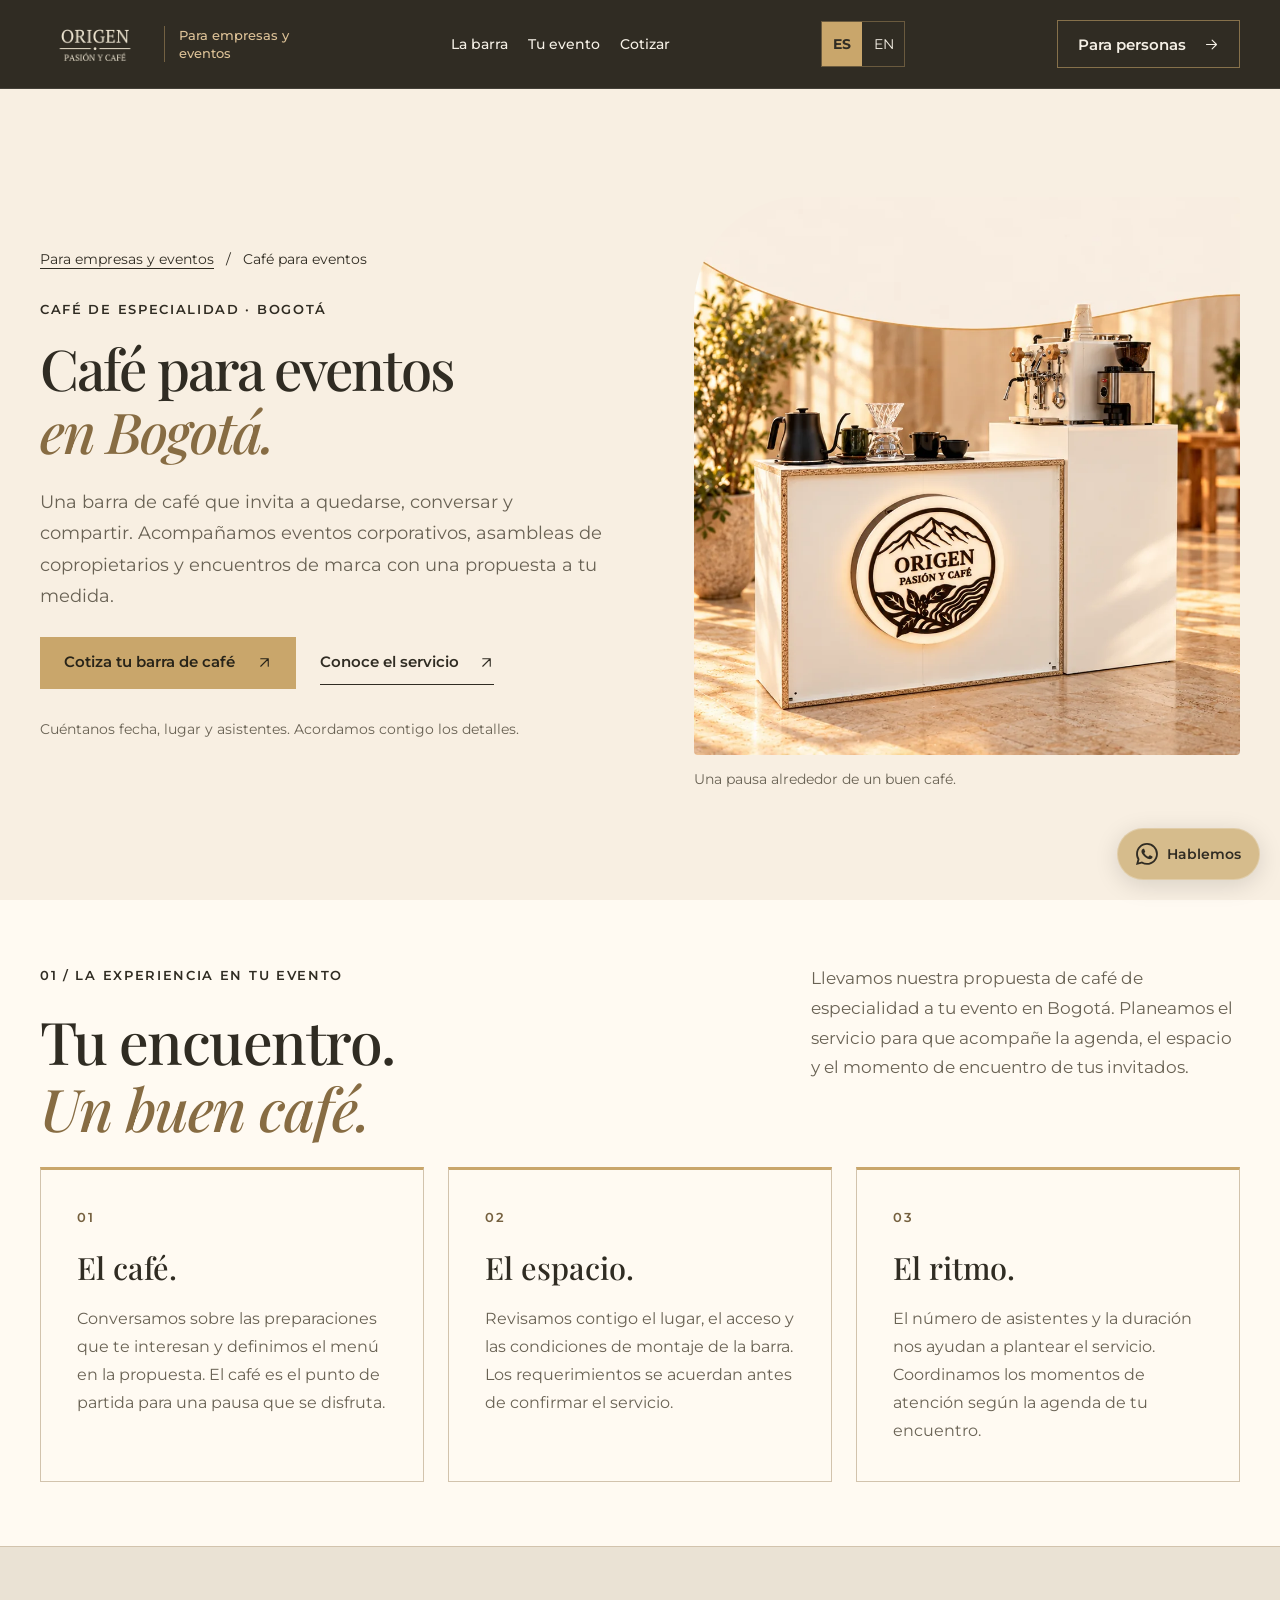
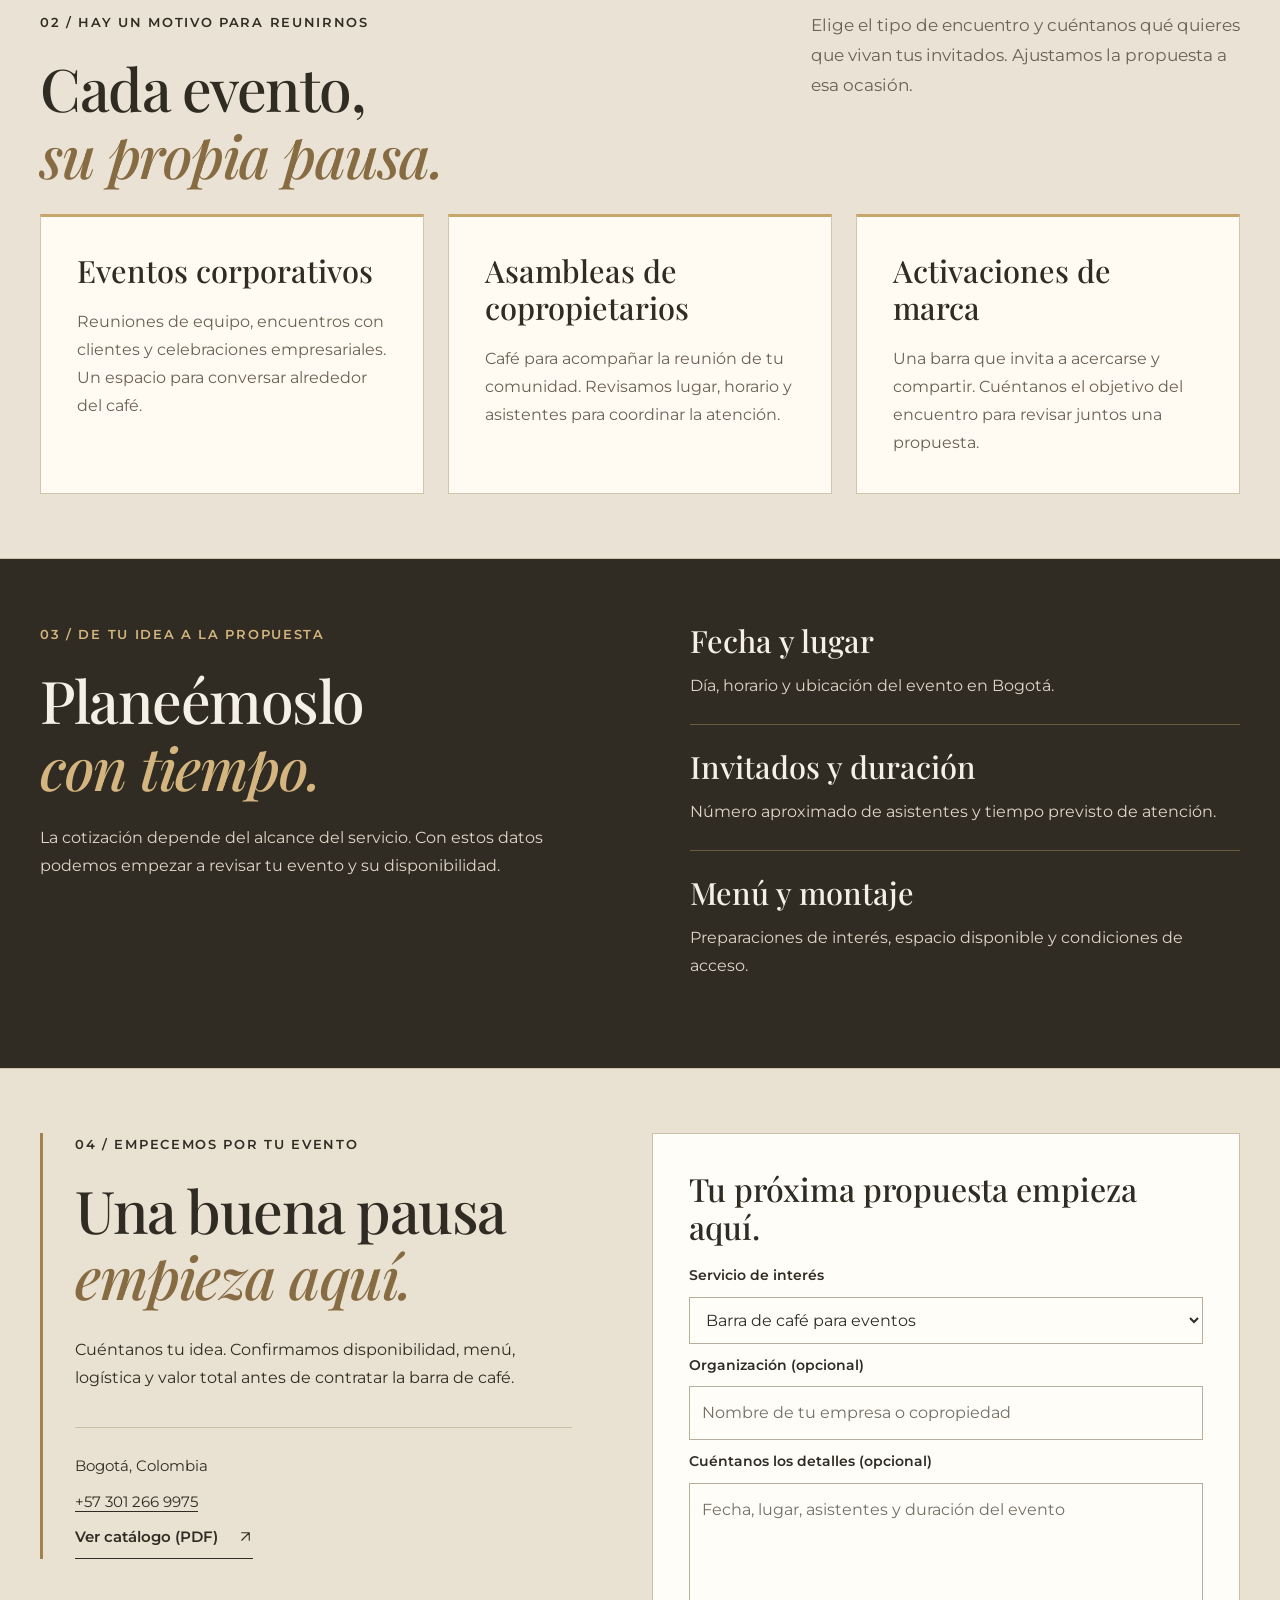
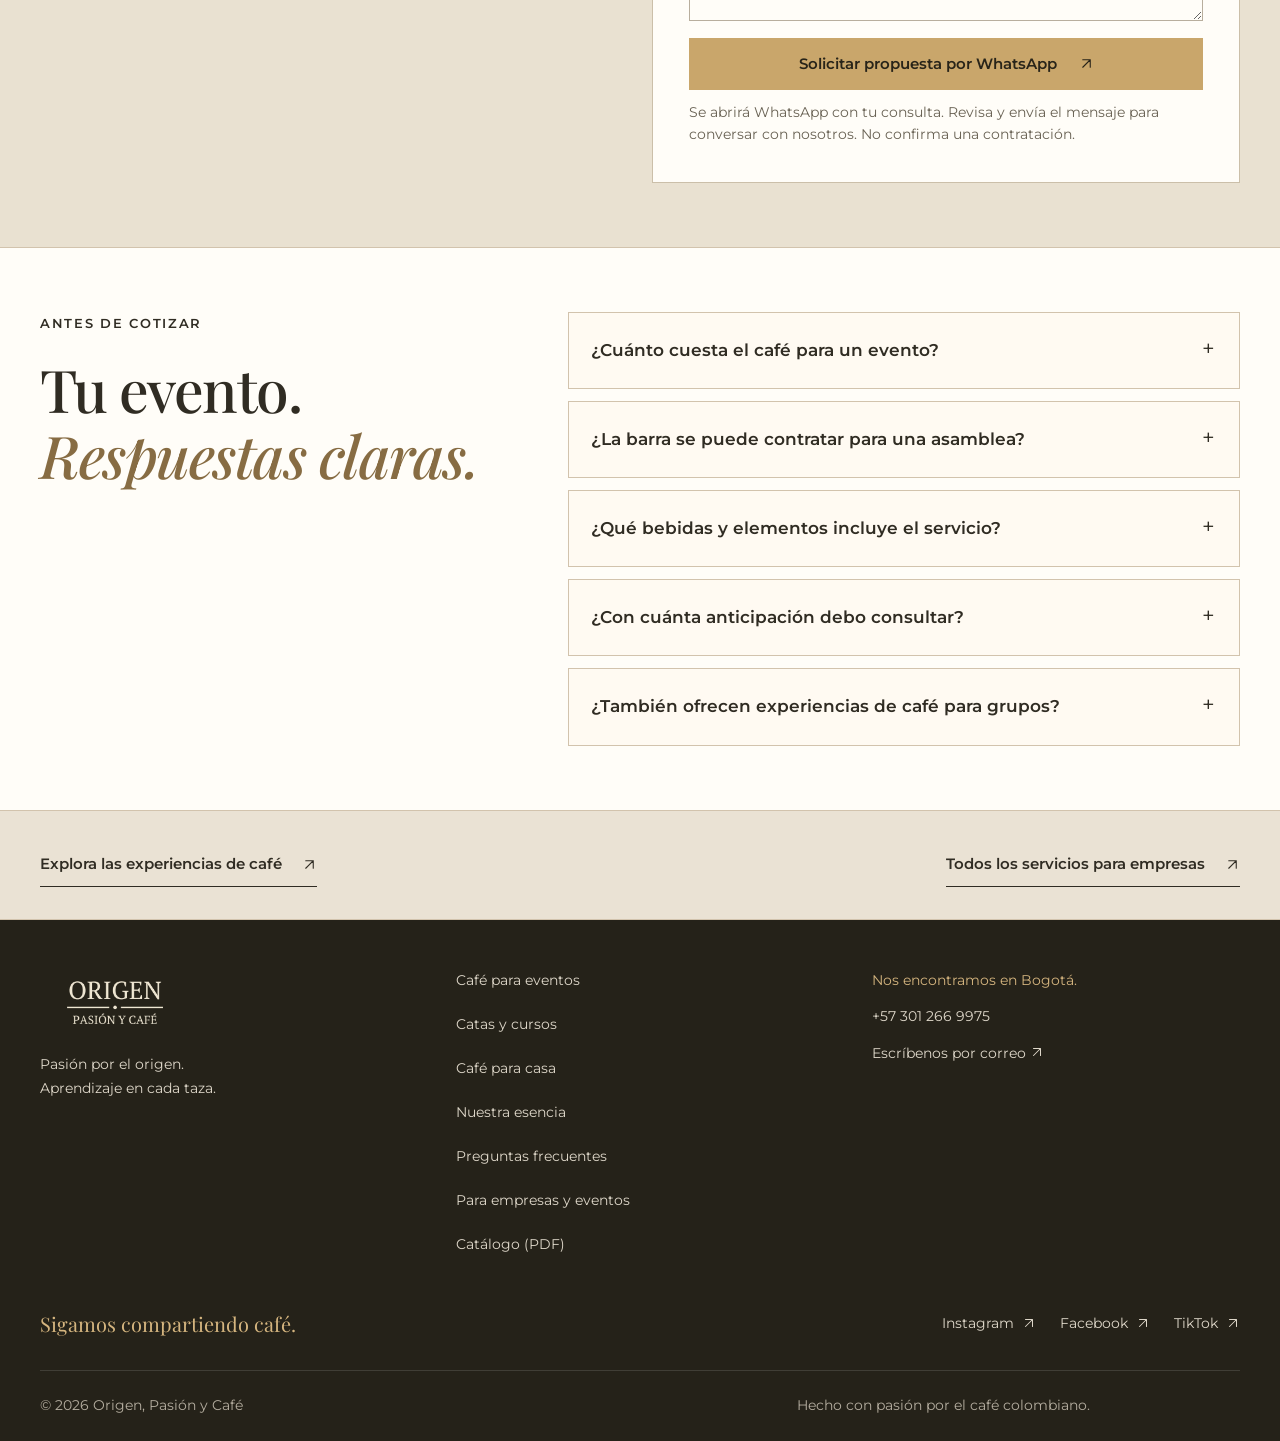
==== cafe-para-eventos/index.html @ c305eff7 "Add bilingual event coffee and coffee experience service pages" ====
<!DOCTYPE html>
<html lang="es-CO">
<head>
  <meta charset="UTF-8">
  <meta name="viewport" content="width=device-width, initial-scale=1">
  <title>Café para eventos en Bogotá | Barra de café | Origen</title>
  <link rel="alternate" hreflang="es" href="https://origenpasionycafe.com/cafe-para-eventos/">
  <link rel="alternate" hreflang="en" href="https://origenpasionycafe.com/en/event-coffee/">
  <link rel="alternate" hreflang="x-default" href="https://origenpasionycafe.com/cafe-para-eventos/">
  <meta name="description" content="Barra de café de especialidad para eventos corporativos, asambleas de copropietarios y encuentros de marca en Bogotá. Cotiza una propuesta para tu evento.">
  <meta name="theme-color" content="#302c23">
  <meta name="robots" content="index, follow, max-image-preview:large">
  <link rel="canonical" href="https://origenpasionycafe.com/cafe-para-eventos/">
  <meta property="og:type" content="website">
  <meta property="og:locale" content="es_CO">
  <meta property="og:site_name" content="Origen, Pasión y Café">
  <meta property="og:title" content="Café para eventos en Bogotá | Barra de café | Origen">
  <meta property="og:description" content="Barra de café de especialidad para eventos corporativos, asambleas de copropietarios y encuentros de marca en Bogotá. Cotiza una propuesta para tu evento.">
  <meta property="og:url" content="https://origenpasionycafe.com/cafe-para-eventos/">
  <meta property="og:image" content="https://origenpasionycafe.com/img/social-card.png">
  <meta property="og:image:width" content="1200">
  <meta property="og:image:height" content="630">
  <meta property="og:image:alt" content="Origen, Pasión y Café — café de especialidad en Bogotá">
  <meta name="twitter:card" content="summary_large_image">
  <meta name="twitter:title" content="Café para eventos en Bogotá | Barra de café | Origen">
  <meta name="twitter:description" content="Barra de café de especialidad para eventos corporativos, asambleas de copropietarios y encuentros de marca en Bogotá. Cotiza una propuesta para tu evento.">
  <meta name="twitter:image" content="https://origenpasionycafe.com/img/social-card.png">
  <link rel="icon" type="image/png" href="/img/favicon.png">
  <link rel="preconnect" href="https://fonts.googleapis.com">
  <link rel="preconnect" href="https://fonts.gstatic.com" crossorigin>
  <link href="https://fonts.googleapis.com/css2?family=Playfair+Display:ital,wght@0,500;0,600;0,700;1,500&amp;family=Montserrat:wght@400;500;600;700&amp;display=swap" rel="stylesheet">
  <link rel="stylesheet" href="/styles.css?v=20261102-7">
  <script src="/script.js?v=20261102-1" defer></script>
  <script type="application/ld+json">
{
  "@context": "https://schema.org",
  "@graph": [
    {
      "@type": "Organization",
      "@id": "https://origenpasionycafe.com/#organization",
      "name": "Origen, Pasión y Café",
      "url": "https://origenpasionycafe.com/",
      "logo": "https://origenpasionycafe.com/img/logo.png",
      "telephone": "+573012669975",
      "email": "contacto@origenpasionycafe.com",
      "areaServed": {
        "@type": "City",
        "name": "Bogotá"
      },
      "sameAs": [
        "https://www.facebook.com/OrigenPasionyCafeCo/",
        "https://www.instagram.com/origenpasionycafe/",
        "https://www.tiktok.com/@origenpasionycafe"
      ]
    },
    {
      "@type": "WebSite",
      "@id": "https://origenpasionycafe.com/#website",
      "url": "https://origenpasionycafe.com/",
      "name": "Origen, Pasión y Café",
      "inLanguage": [
        "es-CO",
        "en"
      ],
      "publisher": {
        "@id": "https://origenpasionycafe.com/#organization"
      }
    },
    {
      "@type": "WebPage",
      "@id": "https://origenpasionycafe.com/cafe-para-eventos/#webpage",
      "url": "https://origenpasionycafe.com/cafe-para-eventos/",
      "name": "Café para eventos en Bogotá | Barra de café | Origen",
      "description": "Barra de café de especialidad para eventos corporativos, asambleas de copropietarios y encuentros de marca en Bogotá. Cotiza una propuesta para tu evento.",
      "inLanguage": "es-CO",
      "isPartOf": {
        "@id": "https://origenpasionycafe.com/#website"
      },
      "about": {
        "@id": "https://origenpasionycafe.com/#organization"
      },
      "mainEntity": {
        "@id": "https://origenpasionycafe.com/cafe-para-eventos/#service"
      },
      "breadcrumb": {
        "@id": "https://origenpasionycafe.com/cafe-para-eventos/#breadcrumb"
      }
    },
    {
      "@type": "Service",
      "@id": "https://origenpasionycafe.com/cafe-para-eventos/#service",
      "url": "https://origenpasionycafe.com/cafe-para-eventos/",
      "name": "Barra de café para eventos en Bogotá",
      "description": "Barra de café de especialidad para eventos corporativos, asambleas de copropietarios y encuentros de marca en Bogotá. Cotiza una propuesta para tu evento.",
      "provider": {
        "@id": "https://origenpasionycafe.com/#organization"
      },
      "areaServed": {
        "@type": "City",
        "name": "Bogotá"
      },
      "image": "https://origenpasionycafe.com/img/barra-eventos.webp"
    },
    {
      "@type": "BreadcrumbList",
      "@id": "https://origenpasionycafe.com/cafe-para-eventos/#breadcrumb",
      "itemListElement": [
        {
          "@type": "ListItem",
          "position": 1,
          "name": "Para empresas y eventos",
          "item": "https://origenpasionycafe.com/empresas/"
        },
        {
          "@type": "ListItem",
          "position": 2,
          "name": "Café para eventos",
          "item": "https://origenpasionycafe.com/cafe-para-eventos/"
        }
      ]
    }
  ]
}
  </script>
</head>
<body id="top" class="service-page business-page event-service"><a class="skip-link" href="#contenido">Saltar al contenido</a><header class="site-header">
    <div class="container header-inner">
      <a class="brand" href="/empresas/" aria-label="Origen, Pasión y Café — Para empresas y eventos">
        <img src="/img/logo-web.webp" alt="Origen, Pasión y Café" width="480" height="212" class="brand-logo"><span class="brand-division">Para empresas y eventos</span>
      </a>
      <a class="wa-float" id="waFloat" href="https://wa.me/573012669975?text=Hola%2C%20quiero%20conocer%20las%20experiencias%20y%20el%20cafe%20de%20Origen%2C%20Pasion%20y%20Cafe." target="_blank" rel="noopener noreferrer" aria-label="Hablar con Origen, Pasión y Café por WhatsApp">
        <svg xmlns="http://www.w3.org/2000/svg" width="22" height="22" fill="currentColor" viewBox="0 0 16 16" aria-hidden="true"><path d="M13.601 2.326A7.85 7.85 0 0 0 7.994 0C3.627 0 .068 3.558.064 7.926c0 1.399.366 2.76 1.057 3.965L0 16l4.204-1.102a7.9 7.9 0 0 0 3.79.965h.004c4.368 0 7.926-3.558 7.93-7.93A7.9 7.9 0 0 0 13.6 2.326zM7.994 14.521a6.6 6.6 0 0 1-3.356-.92l-.24-.144-2.494.654.666-2.433-.156-.251a6.56 6.56 0 0 1-1.007-3.505c0-3.626 2.957-6.584 6.591-6.584a6.56 6.56 0 0 1 4.66 1.931 6.56 6.56 0 0 1 1.928 4.66c-.004 3.639-2.961 6.592-6.592 6.592m3.615-4.934c-.197-.099-1.17-.578-1.353-.646-.182-.065-.315-.099-.445.099-.133.197-.513.646-.627.775-.114.133-.232.148-.43.05-.197-.1-.836-.308-1.592-.985-.59-.525-.985-1.175-1.103-1.372-.114-.198-.011-.304.088-.403.087-.088.197-.232.296-.346.1-.114.133-.198.198-.33.065-.134.034-.248-.015-.347-.05-.099-.445-1.076-.612-1.47-.16-.389-.323-.335-.445-.34-.114-.007-.247-.007-.38-.007a.73.73 0 0 0-.529.247c-.182.198-.691.677-.691 1.654s.71 1.916.81 2.049c.098.133 1.394 2.132 3.383 2.992.47.205.84.326 1.129.418.475.152.904.129 1.246.08.38-.058 1.171-.48 1.338-.943.164-.464.164-.86.114-.943-.049-.084-.182-.133-.38-.232"/></svg><span>Hablemos</span>
      </a>
      <nav class="nav" aria-label="Navegación principal">
        <button class="nav-toggle" type="button" aria-label="Abrir menú" aria-expanded="false" aria-controls="nav-list" hidden><span></span><span></span></button>
        <ul class="nav-list" id="nav-list"><li><a href="#servicio">La barra</a></li><li><a href="#ocasiones">Tu evento</a></li><li><a href="#cotizar">Cotizar</a></li></ul>
      </nav>
      <nav class="language-switch" aria-label="Idioma"><a href="/cafe-para-eventos/" lang="es" hreflang="es" aria-label="Español" aria-current="page">ES</a><a href="/en/event-coffee/" lang="en" hreflang="en" aria-label="English">EN</a></nav>
      <a class="site-gateway site-gateway-home" href="/" aria-label="Ir al sitio para personas"><span>Para personas</span><svg class="icon-arrow" viewBox="0 0 24 24" width="18" height="18" fill="none" stroke="currentColor" stroke-width="1.75" stroke-linecap="round" stroke-linejoin="round" aria-hidden="true"><path d="M4 12h16m-7-7 7 7-7 7"/></svg></a>
    </div>
  </header><main id="contenido">
<section class="service-hero event-hero" aria-labelledby="hero-title"><div class="container service-hero-grid"><div>
<nav class="service-breadcrumb" aria-label="Ruta de navegación"><a href="/empresas/">Para empresas y eventos</a><span aria-hidden="true">/</span><span aria-current="page">Café para eventos</span></nav>
<p class="eyebrow">Café de especialidad · Bogotá</p>
<h1 id="hero-title">Café para eventos<br><em>en Bogotá.</em></h1>
<p class="service-lead">Una barra de café que invita a quedarse, conversar y compartir. Acompañamos eventos corporativos, asambleas de copropietarios y encuentros de marca con una propuesta a tu medida.</p>
<div class="hero-actions"><a class="btn btn-primary" href="#cotizar">Cotiza tu barra de café <svg class="icon-arrow" viewBox="0 0 24 24" width="16" height="16" fill="none" stroke="currentColor" stroke-width="1.75" stroke-linecap="round" stroke-linejoin="round" aria-hidden="true"><path d="M6 18 18 6M6 6h12v12"/></svg></a><a class="text-link" href="#servicio">Conoce el servicio <svg class="icon-arrow" viewBox="0 0 24 24" width="16" height="16" fill="none" stroke="currentColor" stroke-width="1.75" stroke-linecap="round" stroke-linejoin="round" aria-hidden="true"><path d="M6 18 18 6M6 6h12v12"/></svg></a></div>
<p class="service-small">Cuéntanos fecha, lugar y asistentes. Acordamos contigo los detalles.</p>
</div><figure class="service-hero-media"><img src="/img/barra-eventos.webp" srcset="/img/barra-eventos-480.webp 480w, /img/barra-eventos.webp 960w" sizes="(max-width: 760px) calc(100vw - 40px), 46vw" width="960" height="1200" fetchpriority="high" alt="Ilustración de la barra de café de Origen para eventos"><figcaption>Una pausa alrededor de un buen café.</figcaption></figure></div></section>
<section id="servicio" class="section service-intro" aria-labelledby="service-title"><div class="container">
<div class="section-heading"><div><p class="eyebrow">01 / La experiencia en tu evento</p><h2 id="service-title">Tu encuentro.<br><em>Un buen café.</em></h2></div><p>Llevamos nuestra propuesta de café de especialidad a tu evento en Bogotá. Planeamos el servicio para que acompañe la agenda, el espacio y el momento de encuentro de tus invitados.</p></div>
<div class="service-panels">
<article><span class="eyebrow">01</span><h3>El café.</h3><p>Conversamos sobre las preparaciones que te interesan y definimos el menú en la propuesta. El café es el punto de partida para una pausa que se disfruta.</p></article>
<article><span class="eyebrow">02</span><h3>El espacio.</h3><p>Revisamos contigo el lugar, el acceso y las condiciones de montaje de la barra. Los requerimientos se acuerdan antes de confirmar el servicio.</p></article>
<article><span class="eyebrow">03</span><h3>El ritmo.</h3><p>El número de asistentes y la duración nos ayudan a plantear el servicio. Coordinamos los momentos de atención según la agenda de tu encuentro.</p></article>
</div></div></section>
<section id="ocasiones" class="section service-occasions" aria-labelledby="occasions-title"><div class="container"><div class="section-heading"><div><p class="eyebrow">02 / Hay un motivo para reunirnos</p><h2 id="occasions-title">Cada evento,<br><em>su propia pausa.</em></h2></div><p>Elige el tipo de encuentro y cuéntanos qué quieres que vivan tus invitados. Ajustamos la propuesta a esa ocasión.</p></div>
<div class="service-panels">
<article><h3>Eventos corporativos</h3><p>Reuniones de equipo, encuentros con clientes y celebraciones empresariales. Un espacio para conversar alrededor del café.</p></article>
<article><h3>Asambleas de copropietarios</h3><p>Café para acompañar la reunión de tu comunidad. Revisamos lugar, horario y asistentes para coordinar la atención.</p></article>
<article><h3>Activaciones de marca</h3><p>Una barra que invita a acercarse y compartir. Cuéntanos el objetivo del encuentro para revisar juntos una propuesta.</p></article>
</div></div></section>
<section class="section service-planning" aria-labelledby="planning-title"><div class="container story-grid"><div><p class="eyebrow">03 / De tu idea a la propuesta</p><h2 id="planning-title">Planeémoslo<br><em>con tiempo.</em></h2><p>La cotización depende del alcance del servicio. Con estos datos podemos empezar a revisar tu evento y su disponibilidad.</p></div><ol class="service-checklist">
<li><h3>Fecha y lugar</h3><p>Día, horario y ubicación del evento en Bogotá.</p></li>
<li><h3>Invitados y duración</h3><p>Número aproximado de asistentes y tiempo previsto de atención.</p></li>
<li><h3>Menú y montaje</h3><p>Preparaciones de interés, espacio disponible y condiciones de acceso.</p></li></ol></div></section>
<section id="cotizar" class="section business-contact" aria-labelledby="quote-title"><div class="container reserve-grid"><div><p class="eyebrow">04 / Empecemos por tu evento</p><h2 id="quote-title">Una buena pausa<br><em>empieza aquí.</em></h2><p>Cuéntanos tu idea. Confirmamos disponibilidad, menú, logística y valor total antes de contratar la barra de café.</p><div class="contact-details"><span>Bogotá, Colombia</span><a href="tel:+573012669975">+57 301 266 9975</a></div><a class="text-link" href="/catalogo.pdf">Ver catálogo (PDF) <svg class="icon-arrow" viewBox="0 0 24 24" width="16" height="16" fill="none" stroke="currentColor" stroke-width="1.75" stroke-linecap="round" stroke-linejoin="round" aria-hidden="true"><path d="M6 18 18 6M6 6h12v12"/></svg></a></div><div class="reserve-box"><form id="business-form" class="form"><h3>Tu próxima propuesta empieza aquí.</h3><label for="business-service">Servicio de interés</label><select id="business-service" name="service"><option>Barra de café para eventos</option></select><label for="business-organization">Organización (opcional)</label><input id="business-organization" name="organization" autocomplete="organization" maxlength="120" placeholder="Nombre de tu empresa o copropiedad"><label for="business-details">Cuéntanos los detalles (opcional)</label><textarea id="business-details" name="details" rows="4" maxlength="1500" placeholder="Fecha, lugar, asistentes y duración del evento"></textarea><a id="business-whatsapp" class="btn btn-primary" href="https://wa.me/573012669975?text=Hola%2C%20me%20gustar%C3%ADa%20una%20propuesta%20de%20caf%C3%A9%20para%20mi%20organizaci%C3%B3n." target="_blank" rel="noopener noreferrer">Solicitar propuesta por WhatsApp <svg class="icon-arrow" viewBox="0 0 24 24" width="16" height="16" fill="none" stroke="currentColor" stroke-width="1.75" stroke-linecap="round" stroke-linejoin="round" aria-hidden="true"><path d="M6 18 18 6M6 6h12v12"/></svg></a><p class="form-note">Se abrirá WhatsApp con tu consulta. Revisa y envía el mensaje para conversar con nosotros. No confirma una contratación.</p><noscript><p class="form-note">Escribe los detalles directamente en WhatsApp al abrir el enlace.</p></noscript></form></div></div></section>
<section id="preguntas" class="section faq" aria-labelledby="faq-title"><div class="container faq-grid"><div><p class="eyebrow">Antes de cotizar</p><h2 id="faq-title">Tu evento.<br><em>Respuestas claras.</em></h2></div><div class="faq-list">
<details><summary>¿Cuánto cuesta el café para un evento?</summary><p>Preparamos una cotización según asistentes, duración, menú y logística. Envíanos esos datos por WhatsApp para revisar el alcance y el valor total.</p></details>
<details><summary>¿La barra se puede contratar para una asamblea?</summary><p>Sí. Atendemos asambleas de copropietarios en Bogotá. Acordamos la atención según el espacio, la agenda y el número de asistentes.</p></details>
<details><summary>¿Qué bebidas y elementos incluye el servicio?</summary><p>El menú y los elementos del montaje se definen en la propuesta de tu evento. Antes de confirmar, revisamos contigo qué incluye el servicio y qué condiciones necesita el lugar.</p></details>
<details><summary>¿Con cuánta anticipación debo consultar?</summary><p>Escríbenos cuando tengas una fecha tentativa. Revisamos la disponibilidad y la preparación necesaria para tu evento; enviar la consulta no confirma una reserva.</p></details>
<details><summary>¿También ofrecen experiencias de café para grupos?</summary><p>Ofrecemos catas y sesiones de aprendizaje. Para un grupo empresarial, cuéntanos cuántas personas participarían y revisamos una propuesta según el tamaño y el objetivo del encuentro.</p></details>
</div></div></section><aside class="service-related"><div class="container"><a class="text-link" href="/experiencias-de-cafe/">Explora las experiencias de café <svg class="icon-arrow" viewBox="0 0 24 24" width="16" height="16" fill="none" stroke="currentColor" stroke-width="1.75" stroke-linecap="round" stroke-linejoin="round" aria-hidden="true"><path d="M6 18 18 6M6 6h12v12"/></svg></a><a class="text-link" href="/empresas/">Todos los servicios para empresas <svg class="icon-arrow" viewBox="0 0 24 24" width="16" height="16" fill="none" stroke="currentColor" stroke-width="1.75" stroke-linecap="round" stroke-linejoin="round" aria-hidden="true"><path d="M6 18 18 6M6 6h12v12"/></svg></a></div></aside></main><footer class="site-footer">
    <div class="container footer-main"><div><a href="/" aria-label="Origen, Pasión y Café — Ir al inicio"><img src="/img/logo-web.webp" width="480" height="212" loading="lazy" alt="Origen, Pasión y Café" class="footer-logo"></a><p>Pasión por el origen.<br>Aprendizaje en cada taza.</p></div><nav aria-label="Navegación al pie"><a href="/cafe-para-eventos/">Café para eventos</a><a href="/experiencias-de-cafe/">Catas y cursos</a><a href="/#tienda">Café para casa</a><a href="/#nosotros">Nuestra esencia</a><a href="#preguntas">Preguntas frecuentes</a><a href="/empresas/">Para empresas y eventos</a><a href="/catalogo.pdf" type="application/pdf" target="_blank" rel="noopener noreferrer" aria-label="Ver catálogo en PDF (se abre en otra pestaña)">Catálogo (PDF)</a></nav><div class="footer-contact"><span>Nos encontramos en Bogotá.</span><a href="tel:+573012669975">+57 301 266 9975</a><a href="mailto:contacto@origenpasionycafe.com">Escríbenos por correo <span aria-hidden="true"><svg class="icon-arrow" viewBox="0 0 24 24" width="16" height="16" fill="none" stroke="currentColor" stroke-width="1.75" stroke-linecap="round" stroke-linejoin="round" aria-hidden="true" focusable="false"><path d="M6 18 18 6M6 6h12v12"/></svg></span></a></div></div>
    <div class="container footer-social">
      <p>Sigamos compartiendo café.</p>
      <nav aria-label="Redes sociales">
        <a href="https://www.instagram.com/origenpasionycafe/" target="_blank" rel="noopener noreferrer">Instagram <span aria-hidden="true"><svg class="icon-arrow" viewBox="0 0 24 24" width="16" height="16" fill="none" stroke="currentColor" stroke-width="1.75" stroke-linecap="round" stroke-linejoin="round" aria-hidden="true" focusable="false"><path d="M6 18 18 6M6 6h12v12"/></svg></span></a>
        <a href="https://www.facebook.com/OrigenPasionyCafeCo/" target="_blank" rel="noopener noreferrer">Facebook <span aria-hidden="true"><svg class="icon-arrow" viewBox="0 0 24 24" width="16" height="16" fill="none" stroke="currentColor" stroke-width="1.75" stroke-linecap="round" stroke-linejoin="round" aria-hidden="true" focusable="false"><path d="M6 18 18 6M6 6h12v12"/></svg></span></a>
        <a href="https://www.tiktok.com/@origenpasionycafe" target="_blank" rel="noopener noreferrer">TikTok <span aria-hidden="true"><svg class="icon-arrow" viewBox="0 0 24 24" width="16" height="16" fill="none" stroke="currentColor" stroke-width="1.75" stroke-linecap="round" stroke-linejoin="round" aria-hidden="true" focusable="false"><path d="M6 18 18 6M6 6h12v12"/></svg></span></a>
      </nav>
    </div>
    <div class="container footer-bottom"><span>© 2026 Origen, Pasión y Café</span><span>Hecho con pasión por el café colombiano.</span></div>
  </footer></body></html>
---- styles.css ----
:root {
  --ink: #302c23;
  --muted: #696254;
  --cream: #f5f0e6;
  --paper: #fffdf8;
  --gold: #c9a66b;
  --line: #dcd4c5;
  --serif: 'Playfair Display', Georgia, serif;
  --sans: 'Montserrat', Arial, sans-serif;
  --header-height: 89px;
}
* { box-sizing: border-box; }
html { scroll-behavior: smooth; scroll-padding-top: 104px; }
body { margin: 0; background: var(--cream); color: var(--ink); font-family: var(--sans); font-size: 14px; line-height: 1.75; }
[hidden] { display: none !important; }
img { max-width: 100%; display: block; }
a { color: inherit; text-decoration: none; }
.icon-arrow { display: inline-block; width: 1em; height: 1em; flex-shrink: 0; vertical-align: -.125em; }
button, input, select, textarea { font: inherit; }
button, a, summary { -webkit-tap-highlight-color: transparent; }
button { cursor: pointer; }
a:focus-visible, button:focus-visible, summary:focus-visible, input:focus-visible, select:focus-visible, textarea:focus-visible { outline: 3px solid #9b6d25; outline-offset: 5px; }
p { margin: 0 0 20px; }
h1, h2, h3 { font-family: var(--serif); font-weight: 500; line-height: 1.18; margin: 0; }
h1 { font-size: clamp(39px, 4.05vw, 60px); letter-spacing: -.035em; }
h2 { font-size: clamp(34px, 3.5vw, 48px); letter-spacing: -.025em; }
h3 { font-size: 25px; }
em { font-weight: 500; }
.container { width: min(1200px, calc(100% - 80px)); margin-inline: auto; }
.section { padding: clamp(64px, 8vw, 100px) 0; }
.eyebrow { text-transform: uppercase; letter-spacing: .19em; font-size: 10px; font-weight: 600; margin-bottom: 22px; }
.skip-link { position: fixed; top: -100px; left: 16px; z-index: 100; padding: 12px 20px; background: var(--paper); }
.skip-link:focus { top: 12px; }
.site-header { position: sticky; top: 0; z-index: 30; color: var(--cream); background: var(--ink); border-bottom: 1px solid #ffffff19; }
.header-inner { display: flex; align-items: center; justify-content: space-between; gap: 24px; min-height: 88px; }
.brand-logo { width: 138px; height: auto; }
.nav-list { display: flex; align-items: center; gap: 28px; list-style: none; padding: 0; margin: 0; }
.nav-list a { display: block; padding: 12px 0; font-size: 13px; font-weight: 500; }
.nav-list a:hover, .footer-main a:hover { color: var(--gold); }
.header-cta { border: 1px solid #c9a66b80; padding: 9px 20px; font-size: 12px; }
.header-cta span { margin-left: 16px; color: var(--gold); }
.nav-toggle { display: none; }
.hero { background: var(--ink); color: var(--cream); }
.hero-inner { display: grid; grid-template-columns: 1.08fr 1fr; gap: 64px; align-items: center; padding-top: 48px; padding-bottom: 72px; }
.hero .eyebrow { color: #ddc297; display: flex; align-items: center; gap: 12px; font-size: 11px; }
.small-line { width: 27px; height: 1px; background: currentColor; flex: none; }
.hero-tagline { max-width: 24ch; margin: 20px 0 0; color: #d5b57f; font-family: var(--serif); font-size: clamp(28px, 2.6vw, 38px); line-height: 1.3; letter-spacing: -.02em; }
.hero-description { max-width: 47ch; margin-top: 24px; color: #ded7c9; font-size: 16px; }
.hero-offer { display: flex; flex-wrap: wrap; align-items: baseline; gap: 8px 16px; margin: 28px 0 0; font-size: 16px; }
.hero-offer strong { font-weight: 500; }
.hero-offer strong span { font-size: 11px; }
.hero-offer-duration { padding-left: 16px; border-left: 1px solid #c9a66b80; color: #d8d0c1; font-size: 13px; }
.hero-actions { display: flex; flex-wrap: wrap; align-items: center; gap: 22px; margin: 18px 0 28px; }
.hero-actions .btn, .hero-actions .text-link { font-size: 13px; }
.btn { display: inline-flex; justify-content: center; align-items: center; gap: 22px; min-height: 49px; padding: 13px 23px; font-size: 11px; font-weight: 600; line-height: 1.5; transition: background .2s, color .2s; text-align: center; }
.btn-primary { background: var(--gold); color: #282419; border: 1px solid var(--gold); }
.btn-primary:hover { background: #debf8d; }
.btn-outline { border: 1px solid #b7ab98; }
.btn-outline:hover { background: var(--ink); color: var(--cream); }
.text-link { display: inline-flex; align-items: center; justify-content: space-between; gap: 20px; padding: 9px 0; font-size: 11px; font-weight: 600; border-bottom: 1px solid currentColor; line-height: 1.6; }
.text-link:hover { color: #926e38; }
.hero .text-link:hover { color: var(--gold); }
.hero-details { display: flex; flex-wrap: wrap; gap: 8px 16px; color: #d8d0c1; font-size: 12px; }
.hero-details span { display: flex; align-items: center; gap: 8px; }
.hero-details span::before { content: ''; width: 3px; height: 3px; border-radius: 50%; background: var(--gold); }
.hero-photo { width: 100%; height: 560px; object-fit: cover; border-radius: 180px 180px 3px 3px; }
.hero-band { border-top: 1px solid #ffffff20; }
.hero-band .container { display: flex; justify-content: space-between; gap: 24px; padding-block: 20px; font-size: 11px; color: #d4c7b0; letter-spacing: .12em; text-transform: uppercase; }
.section-heading { display: flex; align-items: flex-end; justify-content: space-between; gap: 50px; margin-bottom: 42px; }
.section-heading > p { max-width: 42ch; margin: 0 0 3px; color: var(--muted); font-size: 13px; }
.section-intro { max-width: 42ch; color: var(--muted); font-size: 13px; }
.section-intro p { margin: 0; }
.section-intro .text-link { margin-top: 12px; color: var(--ink); min-height: 44px; }
.section-intro .text-link:hover { color: #926e38; }
.section-heading em, .story em, .faq em { color: #876c43; }
.cards { display: grid; grid-template-columns: repeat(3, minmax(0, 1fr)); gap: 24px; }
.card { display: flex; flex-direction: column; background: var(--paper); border: 1px solid var(--line); min-width: 0; }
.card-image { position: relative; }
.card-image img { width: 100%; height: 225px; object-fit: cover; }
.image-tag { position: absolute; bottom: 14px; left: 14px; right: 14px; width: fit-content; max-width: calc(100% - 28px); background: var(--cream); padding: 5px 10px; font-size: 9px; }
.card-body { display: flex; flex-direction: column; flex: 1; padding: 24px; }
.card-number { font-size: 10px; color: #75603f; letter-spacing: .14em; margin-bottom: 12px; }
.card h3 { font-size: 24px; }
.card-body > p { font-size: 13px; color: var(--muted); margin: 16px 0 22px; }
.card-meta { display: flex; flex-wrap: wrap; gap: 8px 22px; list-style: none; padding: 0 0 18px; margin: auto 0 0; font-size: 10px; border-bottom: 1px solid var(--line); }
.price-row { display: flex; align-items: center; justify-content: space-between; gap: 10px; margin: 12px 0; font-size: 10px; }
.price-row strong { font-size: 22px; font-weight: 500; }
.price-row small, .product-price small { font-size: 9px; font-weight: 400; }
.price-decoration { font-size: 23px; }
.section-note { font-size: 11px; color: var(--muted); margin: 21px 0 0; max-width: 100ch; }
.event-callout { display: flex; align-items: center; justify-content: space-between; gap: 32px; margin-top: 55px; border-top: 1px solid var(--line); padding-top: 30px; }
.event-callout .eyebrow { margin-bottom: 12px; }
.event-callout p:last-child { margin: 12px 0 0; font-size: 12px; color: var(--muted); }
.event-callout > a { flex-shrink: 0; }
.story { background: #e9e1d1; }
.story-grid { display: grid; grid-template-columns: 1fr 1fr; gap: 100px; }
.story-intro > p:not(.eyebrow) { max-width: 49ch; font-size: 13px; color: #5b5446; }
.story-intro h2 { margin-bottom: 28px; }
.principles article { display: flex; gap: 25px; padding: 27px 0; border-bottom: 1px solid #cbbfa9; }
.principles article:first-child { padding-top: 0; }
.principles article > span { font-size: 11px; color: #7b6037; margin-top: 6px; }
.principles h3 { font-size: 25px; margin-bottom: 12px; }
.principles p { margin: 0; font-size: 12px; color: #5b5446; }
.products { display: grid; grid-template-columns: repeat(3, minmax(0,1fr)); gap: 28px; }
.product { min-width: 0; }
.product-image { width: 100%; height: auto; aspect-ratio: 1; object-fit: contain; background: #e9e1d1; }
.product-body { padding-top: 23px; }
.product-body h3 { font-size: 27px; }
.product-body p { font-size: 11px; color: var(--muted); margin: 8px 0 16px; }
.product-bottom { border-top: 1px solid var(--line); display: flex; align-items: center; justify-content: space-between; padding-top: 11px; gap: 10px; }
.product-price { font-size: 20px; }
.product-price small { display: block; }
.faq { background: var(--paper); }
.faq-grid { display: grid; grid-template-columns: .8fr 1.2fr; gap: 80px; }
.faq-grid > div > p:not(.eyebrow) { margin-top: 22px; color: var(--muted); font-size: 12px; }
.faq-list details { border-bottom: 1px solid var(--line); }
.faq-list details:first-child { border-top: 1px solid var(--line); }
.faq-list summary { cursor: pointer; padding: 23px 28px 23px 0; font-size: 12px; font-weight: 600; position: relative; list-style: none; }
.faq-list summary::-webkit-details-marker { display: none; }
.faq-list summary::after { content: '+'; position: absolute; right: 2px; top: 18px; font-size: 22px; font-weight: 400; }
.faq-list details[open] summary::after { content: '−'; }
.faq-list details p { font-size: 12px; color: var(--muted); padding-right: 20px; }
.reserve-section { background: var(--ink); color: var(--cream); }
.reserve-grid { display: grid; grid-template-columns: .95fr 1.05fr; gap: 80px; align-items: start; }
.reserve-copy .eyebrow { color: #d5b57f; }
.reserve-copy h2 { font-size: clamp(38px, 3.8vw, 54px); margin-bottom: 22px; }
.reserve-copy em { color: #d5b57f; }
.reserve-copy > p:not(.eyebrow) { max-width: 40ch; color: #d1c9ba; font-size: 13px; }
.form-shortcut { display: none; }
.reservation-steps { display: grid; gap: 0; list-style: none; padding: 0; margin: 30px 0 0; }
.reservation-steps li { display: grid; grid-template-columns: 42px minmax(0, 1fr); gap: 18px; position: relative; padding-bottom: 24px; }
.reservation-steps li:last-child { padding-bottom: 0; }
.reservation-steps li:not(:last-child)::before { content: ''; position: absolute; top: 42px; bottom: 0; left: 20px; width: 1px; background: #c9a66b50; }
.step-number { display: grid; place-items: center; width: 42px; height: 42px; border: 1px solid #c9a66b80; border-radius: 50%; color: #e5c99a; font-size: 12px; }
.reservation-steps h3 { font-size: 23px; margin: 6px 0 8px; }
.reservation-steps p { color: #d1c9ba; font-size: 12px; margin: 0; max-width: 43ch; }
.contact-details { display: grid; gap: 10px; font-size: 12px; margin-top: 35px; padding-top: 25px; border-top: 1px solid #ffffff25; overflow-wrap: anywhere; }
.contact-details a { text-decoration: underline; text-underline-offset: 4px; }
.reserve-box { background: var(--cream); color: var(--ink); padding: 36px; }
.form { display: flex; flex-direction: column; gap: 9px; }
.form h3 { font-size: 29px; }
.selection-status { font-size: 11px; margin: 0 0 16px; color: #6b5535; }
.form label { font-size: 12px; font-weight: 600; }
.form-field { display: flex; flex-direction: column; gap: 9px; min-width: 0; }
.form-row { display: grid; grid-template-columns: 1fr 1fr; gap: 15px; margin-top: 9px; }
.form-row:has(#date-field[hidden]) { grid-template-columns: 1fr; }
input, select, textarea { width: 100%; min-width: 0; border: 1px solid #b8ae9d; border-radius: 0; background: var(--paper); color: var(--ink); padding: 12px; font-size: 12px; min-height: 47px; }
input::placeholder, textarea::placeholder { color: #756f64; opacity: 1; }
textarea { resize: vertical; min-height: 90px; }
.form > label[for="comentario"] { margin-top: 9px; }
.form .btn { margin-top: 8px; }
.form-note { font-size: 11px; line-height: 1.8; color: #696254; margin: 2px 0 0; }
.site-footer { background: #252219; color: #ded7c9; padding: 48px 0 24px; }
.footer-main { display: grid; grid-template-columns: 1fr 1fr 1fr; gap: 48px; padding-bottom: 38px; }
.footer-logo { width: 150px; height: auto; margin-bottom: 18px; }
.footer-main p { font-size: 11px; margin: 0; }
.footer-main nav, .footer-contact { display: flex; flex-direction: column; align-items: flex-start; gap: 12px; font-size: 11px; }
.footer-contact > span { color: #d5b57f; }
.footer-social { display: flex; flex-wrap: wrap; align-items: center; justify-content: space-between; gap: 12px 28px; padding-bottom: 24px; }
.footer-social p { margin: 0; font-family: var(--serif); font-size: 20px; color: #d5b57f; }
.footer-social nav { display: flex; flex-wrap: wrap; gap: 12px 24px; }
.footer-social a { display: inline-flex; align-items: center; gap: 8px; min-height: 44px; font-size: 12px; }
.footer-social a:hover { color: var(--gold); }
.footer-bottom { border-top: 1px solid #ffffff20; padding-top: 22px; display: flex; justify-content: space-between; gap: 24px; font-size: 9px; color: #b4ad9f; }
.wa-float { position: fixed; bottom: 20px; right: 20px; z-index: 25; display: flex; align-items: center; gap: 9px; padding: 13px 18px; background: #d6bc8c; color: #302c23; border: 1px solid #f5f0e650; border-radius: 50px; box-shadow: 0 5px 25px #0002; font-size: 11px; font-weight: 600; }
.wa-float:hover { background: #e5cfa9; }
/* Pantallas amplias: capítulos con espacio propio, sin alturas fijas ni recortes. */
@media (min-width: 1051px) {
  .hero { min-height: calc(100svh - var(--header-height)); display: flex; flex-direction: column; }
  .hero-inner { flex: 1; padding-top: clamp(32px, 5svh, 64px); padding-bottom: clamp(48px, 7svh, 80px); }
  .hero-photo { height: clamp(400px, 56svh, 600px); }
  .experiences, .story, .shop, .reserve-section { min-height: calc(100svh - var(--header-height)); display: grid; align-content: center; }
}
@media (min-width: 1440px) {
  .header-inner, .hero-inner, .hero-band .container { width: min(1840px, 88%); }
  .hero-inner { grid-template-columns: minmax(0, 1fr) minmax(0, 1.08fr); gap: clamp(64px, 4vw, 104px); }
  .hero h1 { font-size: clamp(60px, 3.5vw, 88px); text-wrap: balance; }
  .hero-tagline { font-size: clamp(38px, 2vw, 48px); }
  .hero-description { font-size: clamp(16px, .85vw, 20px); }
  .hero .eyebrow { font-size: 12px; }
  .hero-actions .btn, .hero-actions .text-link { font-size: 15px; }
  .hero-actions .btn { min-height: 56px; padding-inline: 28px; }
  .hero-details { font-size: 13px; }
  .hero-band .container { padding-right: 64px; }
  .hero-photo { height: clamp(480px, 68svh, 900px); border-radius: clamp(180px, 12vw, 300px) clamp(180px, 12vw, 300px) 3px 3px; }
  .brand-logo { width: 154px; }
  .nav-list a, .header-cta { font-size: 14px; }
}
@media (max-width: 1050px) {
  .header-inner { gap: 16px; }
  .wa-float { position: static; flex: none; justify-content: center; width: 44px; height: 44px; margin-left: auto; padding: 10px; box-shadow: none; }
  .wa-float span { display: none; }
}
@media (min-width: 761px) and (max-width: 1050px) {
  .container { width: calc(100% - 48px); }
  .nav-list { gap: 17px; }
  .nav-list a { font-size: 12px; }
  .header-cta { display: none; }
  .hero-inner { gap: 30px; }
  .hero-photo { height: 530px; }
  .card-body { padding: 18px; }
  .card h3 { font-size: 21px; }
  .cards, .products { gap: 16px; }
  .price-row strong { font-size: 18px; }
  .story-grid, .reserve-grid, .faq-grid { gap: 40px; }
  .reserve-box { padding: 25px; }
  .form-row { grid-template-columns: 1fr; }
}
@media (max-width: 760px) {
  :root { --header-height: 75px; }
  html { scroll-padding-top: 92px; }
  .container { width: calc(100% - 40px); }
  .section { padding: 65px 0; }
  .header-inner { min-height: 74px; gap: 16px; flex-wrap: wrap; }
  .brand-logo { width: 125px; }
  .header-cta { display: none; }
  .nav-toggle:not([hidden]) { display: block; width: 44px; height: 44px; background: transparent; border: 1px solid #ffffff40; padding: 12px 10px; }
  .nav-toggle span { display: block; height: 1px; margin: 5px 0; background: var(--cream); }
  .nav-list { flex-direction: column; align-items: stretch; gap: 0; padding-bottom: 15px; }
  .nav:has(.nav-toggle[hidden]) { width: 100%; }
  .site-header:has(.nav-toggle[hidden]) { position: static; }
  .nav-list a { padding: 12px; font-size: 13px; }
  .nav-list.is-enhanced { display: none; position: absolute; top: 100%; left: 0; right: 0; max-height: calc(100svh - var(--header-height)); max-height: calc(100dvh - var(--header-height)); overflow-y: auto; overscroll-behavior: contain; background: var(--ink); padding: 10px 20px 20px; border-top: 1px solid #ffffff25; box-shadow: 0 15px 25px #0002; }
  .nav-list.is-open { display: flex; }
  .hero-inner { grid-template-columns: 1fr; gap: 35px; padding-top: 38px; padding-bottom: 45px; }
  h1 { font-size: clamp(37px, 8vw, 54px); }
  .hero-description { font-size: 15px; max-width: 52ch; }
  .hero-actions { gap: 14px 22px; margin-bottom: 22px; }
  .hero-details { gap: 8px 12px; }
  .hero-visual { width: 100%; max-width: 520px; margin: 0 auto; }
  .hero-photo { height: 370px; border-radius: 140px 140px 3px 3px; }
  .hero-offer { flex-direction: column; gap: 4px; }
  .hero-offer-duration { padding-left: 0; border-left: 0; }
  .hero-band .container { flex-wrap: wrap; justify-content: center; text-align: center; gap: 8px 20px; font-size: 10px; padding-block: 16px; }
  .section-heading { display: block; margin-bottom: 32px; }
  .section-heading > p { margin: 22px 0 0; max-width: 52ch; }
  .section-intro { margin-top: 22px; max-width: 52ch; }
  .cards, .products, .story-grid, .faq-grid, .reserve-grid { grid-template-columns: 1fr; }
  .cards, .products { gap: 30px; }
  .card-image img { height: 230px; }
  .card-body { padding: 25px; }
  .card-body > p { font-size: 13px; }
  .card-meta { font-size: 11px; }
  .btn { font-size: 12px; }
  .section-note { font-size: 11px; }
  .event-callout { display: block; margin-top: 35px; }
  .event-callout > a { margin-top: 20px; }
  .story-grid { gap: 38px; }
  .products { gap: 38px; }
  .faq-grid { gap: 28px; }
  .faq-list summary { font-size: 13px; }
  .reserve-grid { gap: 35px; }
  .form-shortcut { display: inline-flex; align-items: center; gap: 18px; min-height: 44px; color: #e5c99a; font-size: 12px; text-decoration: underline; text-underline-offset: 5px; }
  .reserve-box { padding: 24px; }
  .form-row { grid-template-columns: 1fr; }
  .form label { font-size: 11px; }
  input, select, textarea { font-size: 16px; }
  .form-note { font-size: 10px; }
  .footer-main { grid-template-columns: 1fr 1fr; gap: 32px; }
  .footer-contact { grid-column: 1 / -1; }
  .footer-bottom { flex-direction: column; gap: 8px; }
  .site-footer { padding-bottom: max(32px, env(safe-area-inset-bottom)); }
}
@media (prefers-reduced-motion: reduce) {
  html { scroll-behavior: auto; }
  *, *::before, *::after { transition: none !important; }
}

/* Dos recorridos y dos idiomas, con la misma identidad visual. */
.header-inner { gap: 18px; }
.nav-list { gap: clamp(16px, 1.6vw, 28px); }
.language-switch { display: flex; flex: none; gap: 2px; border: 1px solid #c9a66b60; }
.language-switch a { display: grid; place-items: center; min-width: 40px; min-height: 44px; font-size: 11px; }
.language-switch a[aria-current] { background: var(--gold); color: var(--ink); font-weight: 700; }
.language-switch a:hover { box-shadow: inset 0 0 0 1px var(--gold); }
.nav-list a[aria-current="page"] { color: #ddc297; text-decoration: underline; text-underline-offset: 6px; }
.freshness-strip { display: grid; grid-template-columns: repeat(3, 1fr); border-block: 1px solid var(--line); margin: 0 0 36px; padding: 25px 0; gap: 30px; }
.freshness-strip > div { padding-left: 22px; border-left: 1px solid var(--line); }
.freshness-strip span { color: #75603f; font-size: 10px; }
.freshness-strip h3 { font-size: 22px; margin: 5px 0; }
.freshness-strip p { color: var(--muted); font-size: 12px; margin: 0; }
.business-hero { background: #f8efe2; min-height: calc(100svh - var(--header-height)); display: grid; align-items: center; }
.business-hero-grid { display: grid; grid-template-columns: 1.1fr 1fr; align-items: center; gap: 64px; padding-block: 60px; }
.business-hero h1 { font-size: clamp(42px,4.1vw,68px); }
.business-hero em, .business-services em, .business-contact em { color: #876c43; }
.business-hero p:not(.eyebrow) { max-width: 48ch; color: var(--muted); }
.business-hero .business-lead { font-family: var(--serif); font-size: 25px; line-height: 1.5; margin: 24px 0 18px; color: var(--ink); }
.business-hero .business-caption { font-size: 11px; margin: 0; }
.business-visual { margin: 0; }
.business-visual img { width: 100%; height: clamp(460px, 58vw, 650px); object-fit: cover; object-position: bottom; border-radius: 3px; }
.business-visual figcaption { padding-top: 12px; font-size: 11px; text-align: right; color: var(--muted); }
.service-index { display: grid; grid-template-columns: repeat(4,1fr); gap: 20px; border-bottom: 1px solid var(--line); padding-block: 24px; }
.service-index a { display: flex; align-items: center; min-height: 44px; font-size: 11px; }
.service-index a:hover { text-decoration: underline; text-underline-offset: 5px; }
.service-feature { display: grid; grid-template-columns: 1.1fr 1fr; align-items: center; gap: 80px; padding: 30px 0 70px; }
.service-feature h2 { margin-bottom: 24px; }
.service-feature p:not(.eyebrow), .supply-card p:not(.eyebrow) { color: var(--muted); font-size: 14px; }
.service-list { padding-left: 19px; margin-block: 24px; font-size: 13px; }
.service-list li { padding-left: 7px; margin-block: 9px; }
.event-brief { background: #e9e1d1; padding: clamp(28px,4vw,55px); border-top: 2px solid var(--gold); }
.event-brief h3 { font-size: 33px; margin-bottom: 24px; }
.supply-grid { display: grid; grid-template-columns: 1fr 1fr; gap: 48px; }
.supply-card { min-width: 0; }
.supply-card img { width: 100%; height: 340px; object-fit: cover; object-position: bottom; }
.supply-card > div { padding-top: 30px; }
.supply-card h2 { font-size: 36px; margin-bottom: 20px; }
.roasting-section { background: var(--ink); color: var(--cream); }
.roasting-grid { display: grid; grid-template-columns: 1fr 1fr; gap: 100px; align-items: center; }
.roasting-section .eyebrow, .roasting-section em { color: #d5b57f; }
.roasting-section h2 { margin-bottom: 25px; }
.roasting-section p:not(.eyebrow) { color: #ded7c9; }
.roasting-section .text-link:hover { color: var(--gold); }
.roasting-details { border: 1px solid #c9a66b60; padding: 35px; }
.roasting-details .equipment-name { font-size: 12px; letter-spacing: .2em; color: #d5b57f; }
.equipment-name span { display: block; font-family: var(--serif); font-size: 70px; line-height: 1.4; letter-spacing: -.04em; }
.roasting-details dl { margin: 0; }
.roasting-details dl > div { border-top: 1px solid #ffffff25; padding-block: 16px; }
.roasting-details dt { font-size: 13px; font-weight: 600; }
.roasting-details dd { margin: 8px 0 0; color: #ded7c9; font-size: 12px; }
.business-contact { background: #e9e1d1; }
.business-contact h2 { margin-bottom: 26px; }
.business-contact .contact-details { border-color: #cbbfa9; }
.business-contact .reserve-box { background: var(--paper); }
.business-page [id], .freshness-strip { scroll-margin-top: 18px; }
@media (min-width: 1440px) {
  .business-hero-grid { width: min(1640px, 88%); gap: 90px; }
  .business-hero h1 { font-size: clamp(64px,4.1vw,88px); }
  .business-visual img { height: clamp(580px,70svh,820px); }
}
@media (min-width: 1051px) {
  .hero-band .container, .footer-bottom { padding-right: 150px; }
}
@media (max-width: 1200px) { .header-cta { display: none; } }
@media (max-width: 1050px) {
  .header-inner { gap: 12px; }
  .nav { order: 4; }
  .language-switch { order: 3; }
  .nav-toggle { display: flex; flex-direction: column; justify-content: center; gap: 6px; width: 44px; height: 44px; background: transparent; border: 1px solid #ffffff40; padding: 12px; color: inherit; }
  .nav-toggle span { height: 1px; width: 18px; background: currentColor; }
  .nav-list.is-enhanced { display: none; position: absolute; top: 100%; left: 0; right: 0; padding: 20px 24px; background: var(--ink); border-top: 1px solid #ffffff25; max-height: calc(100dvh - var(--header-height)); overflow-y: auto; }
  .nav-list.is-open { display: flex; flex-direction: column; align-items: stretch; gap: 4px; }
  .nav-list a { font-size: 14px; }
  .business-hero-grid { gap: 35px; }
  .service-feature, .roasting-grid { gap: 40px; }
  .business-hero .hero-actions { align-items: flex-start; flex-direction: column; }
}
@media (max-width: 760px) {
  .brand-logo { width: 108px; }
  .language-switch a { min-width: 34px; }
  .header-inner { gap: 8px; }
  .freshness-strip { grid-template-columns: 1fr; gap: 20px; padding-block: 22px; }
  .freshness-strip > div { padding-left: 16px; }
  .freshness-strip h3 { font-size: 23px; }
  .business-hero-grid, .service-feature, .supply-grid, .roasting-grid { grid-template-columns: 1fr; }
  .business-hero-grid { padding-block: 42px; gap: 32px; }
  .business-hero h1 { font-size: clamp(37px,10vw,54px); }
  .business-hero .business-lead { font-size: 23px; }
  .business-visual img { height: clamp(250px, 80vw, 400px); object-fit: cover; }
  .service-index { grid-template-columns: 1fr 1fr; gap: 8px 20px; padding-block: 18px; }
  .service-index a { font-size: 10px; }
  .service-feature { padding: 0 0 48px; }
  .supply-grid { gap: 44px; }
  .supply-card img { height: 280px; }
  .roasting-details { padding: 25px; }
  .business-contact .reserve-grid { grid-template-columns: 1fr; }
}
@media (max-width: 360px) {
  .brand-logo { width: 88px; }
  .header-inner { gap: 6px; }
  .language-switch a { min-width: 30px; }
}

/* Jerarquía editorial: título, explicación y detalle legible. */
body { font-size: 16px; }
h2, .reserve-copy h2 { font-size: clamp(40px, 4.6vw, 64px); line-height: 1.13; text-wrap: balance; }
h3, .card h3, .product-body h3, .principles h3, .reservation-steps h3 { font-size: clamp(27px, 2.4vw, 32px); line-height: 1.2; }
.section-heading { align-items: start; gap: 48px; }
.section-heading > div:first-child { flex: 1; min-width: 0; }
.section-heading > p, .section-intro { flex: 0 1 39ch; max-width: 39ch; font-size: 17px; line-height: 1.75; }
.eyebrow, .hero .eyebrow { font-size: 13px; line-height: 1.7; letter-spacing: .13em; }
.hero-description, .business-hero > p { font-size: 18px; }
.nav-list a, .header-cta, .hero-actions .btn, .hero-actions .text-link, .btn, .text-link { font-size: 15px; }
.btn { min-height: 52px; }
.text-link { min-height: 44px; }
.language-switch a { font-size: 14px; }
.hero-details, .hero-band .container, .hero-offer strong span, .hero-offer-duration { font-size: 14px; }
.hero-offer strong { font-size: 21px; }
.card-body > p, .story-intro > p:not(.eyebrow), .principles p, .product-body p, .faq-grid > div > p:not(.eyebrow), .faq-list details p, .reserve-copy > p:not(.eyebrow), .reservation-steps p, .freshness-strip p, .service-feature p:not(.eyebrow), .supply-card p:not(.eyebrow), .service-list, .roasting-details dd { font-size: 16px; line-height: 1.75; }
.card-number, .image-tag, .card-meta, .price-row, .price-row small, .product-price small, .section-note, .event-callout p:last-child, .principles article > span, .step-number, .selection-status, .form label, .form-note, .business-hero .business-caption, .business-visual figcaption, .freshness-strip span { font-size: 14px; }
.image-tag { line-height: 1.4; }
.card-body { padding: 28px; }
.card-body > p { margin-block: 20px 26px; }
.card-meta { padding-bottom: 20px; gap: 10px 18px; }
.price-row { margin-block: 16px; }
.price-row strong, .product-price { font-size: 27px; }
.product-bottom { flex-wrap: wrap; }
.product-body { padding-top: 26px; }
.product-body p { margin-block: 12px 20px; }
.faq-list summary { font-size: 17px; line-height: 1.6; padding-block: 24px; }
.form h3 { font-size: 32px; margin-bottom: 8px; }
input, select, textarea { font-size: 16px; }
.form-note { line-height: 1.6; }
.contact-details { font-size: 15px; }
.footer-main p, .footer-main nav, .footer-contact, .footer-social a, .footer-bottom, .wa-float, .form-shortcut { font-size: 14px; }
.footer-main nav a { min-height: 32px; }
.freshness-strip { gap: 30px; padding-block: 32px; margin-bottom: 44px; }
.freshness-strip h3 { font-size: 29px; margin: 8px 0 12px; }
.service-index { gap: 0; padding-block: 32px; }
.service-index a { display: grid; grid-template-columns: 1fr auto; align-content: start; gap: 14px 12px; padding: 12px 24px; min-height: 150px; border-left: 1px solid var(--line); }
.service-index a:first-child { padding-left: 0; border-left: 0; }
.service-index .service-number { grid-column: 1 / -1; color: #876c43; font-size: 14px; }
.service-index strong { font-family: var(--serif); font-size: clamp(24px, 2.2vw, 32px); line-height: 1.2; font-weight: 500; }
.service-index .icon-arrow { align-self: end; width: 20px; height: 20px; color: #876c43; }
.service-index a:hover { background: #e9e1d166; text-decoration: none; }
.supply-card h2 { font-size: clamp(38px, 3.6vw, 50px); }
.service-feature { padding-top: 45px; }
.roasting-grid { grid-template-columns: 1.05fr 1fr; gap: 64px; }
.roaster-photo { margin: 0; color: var(--cream); }
.roaster-photo img { width: 100%; height: auto; aspect-ratio: 3 / 2; object-fit: cover; border-radius: 4px; }
.roaster-photo figcaption { display: flex; align-items: baseline; flex-wrap: wrap; gap: 8px 20px; padding: 16px 0 0; }
.roaster-photo figcaption strong { font-family: var(--serif); font-size: 27px; font-weight: 500; }
.roaster-photo figcaption span { color: #ded7c9; font-size: 14px; line-height: 1.5; }
.roasting-notes { margin-top: 48px; }
.roasting-notes dl { display: grid; grid-template-columns: repeat(3, 1fr); gap: 32px; margin: 0; padding-top: 28px; border-top: 1px solid #c9a66b60; }
.roasting-notes dt { font-family: var(--serif); font-size: 27px; line-height: 1.3; }
.roasting-notes dd { margin: 14px 0 0; color: #ded7c9; font-size: 16px; }
@media (min-width: 761px) and (max-width: 1050px) {
  .cards { grid-template-columns: 1fr; }
  .card { display: grid; grid-template-columns: .8fr 1.2fr; }
  .card-image img { height: 100%; min-height: 320px; }
  .hero-inner, .story-grid, .reserve-grid, .faq-grid { gap: 32px; }
}
@media (max-width: 1050px) {
  .service-index { grid-template-columns: 1fr 1fr; }
  .service-index a { min-height: 130px; padding: 18px; }
  .service-index a:nth-child(odd) { padding-left: 0; border-left: 0; }
  .service-index a:nth-child(n+3) { border-top: 1px solid var(--line); }
  .section-heading { gap: 30px; }
}
@media (max-width: 760px) {
  h2, .reserve-copy h2 { font-size: clamp(38px, 9vw, 48px); }
  .section-heading > p, .section-intro { max-width: none; font-size: 16px; }
  .hero-description { font-size: 17px; }
  .hero-actions .btn, .hero-actions .text-link { font-size: 15px; }
  .hero-band .container { font-size: 13px; letter-spacing: .07em; }
  .hero-details { font-size: 14px; }
  .freshness-strip { gap: 26px; padding-block: 28px; }
  .freshness-strip h3 { font-size: 28px; }
  .service-index strong { font-size: 25px; }
  .service-index a { padding: 18px 12px; gap: 12px 8px; }
  .service-index .icon-arrow { width: 16px; height: 16px; }
  .roasting-grid, .roasting-notes dl { grid-template-columns: 1fr; gap: 32px; }
  .roasting-notes { margin-top: 32px; }
  .roasting-notes dl { gap: 24px; }
  .roasting-notes dt { font-size: 25px; }
  .roasting-notes dd { margin-top: 8px; }
  .footer-main { grid-template-columns: 1fr; }
  .footer-contact { grid-column: auto; }
}
@media (max-width: 360px) {
  .service-index strong { font-size: 23px; }
  .service-index a { grid-template-columns: 1fr; }
  .service-index .icon-arrow { display: none; }
}

/* Empresas: entrada propia y portada proporcionada a la pantalla. */
html { scroll-padding-top: calc(var(--header-height) + 16px); }
.site-gateway { display: inline-flex; flex: none; align-items: center; justify-content: center; gap: 18px; min-height: 48px; padding: 11px 20px; background: var(--gold); color: var(--ink); border: 1px solid var(--gold); font-size: 15px; font-weight: 600; line-height: 1.4; }
.site-gateway:hover { background: #debf8d; }
.site-gateway-home { background: transparent; color: var(--cream); border-color: #c9a66b90; }
.site-gateway-home:hover { background: #c9a66b25; }
.business-page .brand { display: flex; align-items: center; gap: 14px; flex: none; }
.business-page .brand-logo { width: 110px; }
.brand-division { display: block; max-width: 12ch; padding-left: 14px; border-left: 1px solid #c9a66b70; font-size: 13px; font-weight: 500; line-height: 1.4; color: #ddc297; }
.business-page .header-inner { gap: 18px; }
.business-page .nav-list { gap: 20px; }
.business-page .nav-list a { font-size: 14px; }
.business-hero-grid { width: min(1440px, 88%); grid-template-columns: 1.08fr 1fr; align-items: center; gap: clamp(36px, 4vw, 72px); padding-block: clamp(24px, 4svh, 40px); }
.business-hero h1 { font-size: clamp(44px, 3.8vw, 68px); line-height: 1.12; text-wrap: balance; }
.business-hero .eyebrow { margin-bottom: 18px; }
.business-hero .business-lead { font-family: var(--sans); font-size: 18px; line-height: 1.65; margin: 22px 0; max-width: 45ch; }
.business-hero .hero-actions { margin: 0 0 18px; gap: 18px 26px; }
.business-visual { width: min(100%, calc((100svh - 220px) * 1.14)); justify-self: end; }
.business-photo-frame { aspect-ratio: 8 / 7; overflow: hidden; border-radius: 100px 4px 4px 4px; }
.business-photo-frame img { width: 100%; height: 100%; max-height: none; object-fit: cover; object-position: center bottom; border-radius: 0; }
.business-visual figcaption { padding-top: 8px; }
.business-page .section { padding-block: clamp(48px, 5vw, 72px); }
.business-page .section-heading { margin-bottom: 26px; }
.business-page .service-feature { padding-top: 20px; padding-bottom: 48px; }
.business-page .service-index { padding-block: 18px; }
.business-page .service-index a { min-height: 120px; }
.business-page .roasting-grid { align-items: center; }
.business-page .roaster-photo { width: 100%; justify-self: end; }
.business-page .roasting-notes { margin-top: 32px; }
/* Cada servicio tiene un área reconocible dentro del recorrido empresarial. */
.business-overview { background: #fffaf2; border-block: 1px solid #d6c9b5; }
.business-overview .section-heading { padding-bottom: 30px; border-bottom: 1px solid #d6c9b5; }
.business-overview .service-index { border-bottom: 0; }
.business-services { background: #eae2d4; }
.business-page .service-feature { background: #fffaf2; border: 1px solid #d2c3ad; border-top: 3px solid var(--gold); padding: clamp(24px, 3.5vw, 56px); margin-bottom: 32px; gap: clamp(28px, 4vw, 64px); }
.business-page .service-list { list-style: none; padding: 0; border-block: 1px solid #ded3c2; }
.business-page .service-list li { padding: 12px 0 12px 18px; margin: 0; position: relative; }
.business-page .service-list li + li { border-top: 1px solid #ded3c2; }
.business-page .service-list li::before { content: ''; position: absolute; top: 24px; left: 0; width: 5px; height: 5px; border-radius: 50%; background: #876c43; }
.business-page .event-brief { border: 1px solid #d2c3ad; background: #eee5d5; padding: clamp(24px, 3vw, 42px); }
.business-page .supply-grid { gap: 32px; }
.business-page .supply-card { display: flex; flex-direction: column; background: #fffaf2; border: 1px solid #d2c3ad; }
.business-page .supply-card > div { display: flex; flex: 1; flex-direction: column; align-items: flex-start; padding: clamp(24px, 3vw, 40px); border-top: 3px solid var(--gold); }
.business-page .supply-card .text-link { margin-top: auto; }
.business-page .roasting-notes dl { padding: 0; gap: 0; border: 1px solid #c9a66b60; background: #ffffff05; }
.business-page .roasting-notes dl > div { padding: 28px; }
.business-page .roasting-notes dl > div + div { border-left: 1px solid #c9a66b60; }
.business-page .business-contact { border-block: 1px solid #d2c3ad; }
.business-page .business-contact .reserve-grid > div:first-child { border-left: 3px solid #a4814d; padding-left: clamp(20px, 2.5vw, 36px); }
.business-page .business-contact .reserve-box { border: 1px solid #cbbfa9; }
.business-page .faq-list { display: grid; gap: 12px; align-content: start; }
.business-page .faq-list details { border: 1px solid #d2c3ad; background: #fffaf2; padding-inline: 22px; }
.business-page .faq-list details[open] { border-color: #a4814d; }
.business-page .faq-list details p { border-top: 1px solid #e1d7c7; padding: 18px 0 0; margin: 0 0 22px; }
.business-page .brand-division { max-width: 15ch; }
@media (min-width: 1051px) and (max-height: 700px) {
  .business-hero-grid { padding-block: 22px; }
  .business-hero h1 { font-size: clamp(40px, 3.4vw, 56px); }
  .business-hero .business-lead { margin-block: 16px; font-size: 17px; }
  .business-hero .eyebrow { margin-bottom: 14px; }
}
@media (max-width: 1200px) and (min-width: 1051px) {
  .business-page .brand { gap: 8px; }
  .business-page .brand-logo { width: 90px; }
  .brand-division { font-size: 12px; padding-left: 8px; }
  .business-page .nav-list { gap: 14px; }
  .site-gateway { padding-inline: 14px; font-size: 14px; gap: 12px; }
}
@media (max-width: 1050px) {
  .site-gateway { order: 2; }
  .business-hero-grid { width: calc(100% - 48px); gap: 28px; }
  .business-hero .hero-actions { flex-direction: row; }
  .business-hero h1 { font-size: clamp(40px, 4.8vw, 52px); }
  .business-visual { width: 100%; }
  .business-page .brand { display: block; }
  .business-page .brand-division { padding: 0; border: 0; max-width: none; font-size: 12px; text-align: center; }
  .business-page .brand-logo { width: 108px; }
}
@media (max-width: 760px) {
  :root { --header-height: 132px; }
  .header-inner { padding-top: 8px; padding-bottom: 10px; gap: 8px; min-height: 0; }
  .site-gateway { order: 5; flex: 1 0 100%; min-height: 44px; padding: 8px 16px; font-size: 14px; justify-content: space-between; }
  .business-page .header-inner { gap: 8px; }
  .business-page .brand-logo { width: 100px; }
  .business-page { --header-height: 144px; }
  .business-page .brand-division { font-size: 12px; }
  .business-hero { min-height: 0; }
  .business-hero-grid { width: calc(100% - 40px); grid-template-columns: 1fr; gap: 24px; padding-block: 24px 28px; }
  .business-hero h1 { font-size: clamp(37px, 9vw, 48px); }
  .business-hero .eyebrow { font-size: 12px; margin-bottom: 14px; }
  .business-hero .business-lead { font-size: 17px; margin-block: 18px; }
  .business-hero .hero-actions { gap: 12px 18px; margin-bottom: 14px; }
  .business-hero .business-caption { font-size: 14px; }
  .business-visual { max-width: 480px; justify-self: center; }
  .business-photo-frame { aspect-ratio: 8 / 7; border-radius: 60px 3px 3px 3px; }
  .business-visual figcaption { text-align: left; }
  .business-page .section { padding-block: 44px; }
  .business-page .service-feature { padding: 22px; gap: 24px; }
  .business-page .event-brief { padding: 22px; }
  .business-page .supply-card > div { padding: 24px 22px; }
  .business-page .roasting-notes dl > div { padding: 24px; }
  .business-page .roasting-notes dl > div + div { border-left: 0; border-top: 1px solid #c9a66b60; }
  .business-page .faq-list details { padding-inline: 18px; }
  .business-page .roaster-photo { width: 100%; justify-self: center; }
}
@media (max-width: 360px) {
  .business-page { --header-height: 164px; }
  .business-page .brand-logo { width: 88px; }
  .business-page .brand-division { max-width: 88px; }
}

/* Páginas de servicio: la misma identidad, con un recorrido propio. */
.service-hero { min-height: calc(100svh - var(--header-height)); display: grid; align-items: center; }
.service-hero-grid { display: grid; grid-template-columns: 1.08fr 1fr; gap: clamp(32px,5vw,76px); align-items: center; padding-block: clamp(32px,5svh,60px); }
.service-hero h1 { font-size: clamp(44px,4.4vw,68px); line-height: 1.12; text-wrap: balance; }
.service-breadcrumb { display: flex; flex-wrap: wrap; align-items: baseline; gap: 8px 12px; font-size: 14px; line-height: 1.6; margin-bottom: 28px; }
.service-breadcrumb a { text-decoration: underline; text-underline-offset: 4px; }
.service-hero .eyebrow { margin-bottom: 16px; }
.service-lead { font-size: 18px; max-width: 47ch; margin: 24px 0; }
.service-small { font-size: 14px; margin-bottom: 0; }
.service-hero-media { margin: 0; min-width: 0; }
.service-hero-media img { width: 100%; height: clamp(380px,62svh,620px); object-fit: cover; border-radius: 110px 4px 4px 4px; }
.service-hero-media figcaption { font-size: 14px; margin-top: 12px; }
.event-hero { background: #f8efe2; }
.event-hero em, .service-intro em, .service-occasions em, .service-page #elige em { color: #876c43; }
.event-hero .service-lead, .event-hero .service-small, .event-hero figcaption { color: var(--muted); }
.event-hero .service-hero-media img { object-position: center bottom; }
.experience-hero, .service-planning { background: var(--ink); color: var(--cream); }
.experience-hero em, .service-planning em, .service-planning .eyebrow { color: #d5b57f; }
.experience-hero .service-lead, .experience-hero .service-small, .experience-hero figcaption, .service-planning p { color: #ded7c9; }
.experience-hero .text-link:hover { color: var(--gold); }
.service-hero .hero-actions { gap: 16px 24px; }
.service-intro { background: #fffaf2; }
.service-occasions { background: #eae2d4; border-block: 1px solid #d2c3ad; }
.service-panels { display: grid; grid-template-columns: repeat(3,minmax(0,1fr)); gap: 24px; }
.service-panels article { padding: clamp(24px,3vw,36px); border: 1px solid #d2c3ad; border-top: 3px solid var(--gold); background: #fffaf2; }
.service-panels h3 { margin-bottom: 18px; }
.service-panels p { color: var(--muted); margin: 0; }
.service-panels .eyebrow { display: block; color: #75603f; }
.service-checklist { list-style: none; padding: 0; margin: 0; }
.service-checklist li { padding: 24px 0; border-top: 1px solid #c9a66b60; }
.service-checklist li:first-child { padding-top: 0; border-top: 0; }
.service-checklist h3 { margin-bottom: 12px; }
.service-checklist p { margin: 0; }
.service-planning h2 { margin-bottom: 24px; }
.service-related { background: #eae2d4; border-block: 1px solid #d2c3ad; }
.service-related .container { display: flex; flex-wrap: wrap; justify-content: space-between; gap: 24px; padding-block: 32px; }
.service-page .section-heading > p { font-size: 17px; }
@media (min-width: 1440px) { .service-hero-grid { width: min(1640px,88%); } .service-hero h1 { font-size: clamp(64px,4.2vw,80px); } }
@media (max-width: 1050px) { .service-panels { gap: 16px; } .service-panels article { padding: 24px; } }
@media (max-width: 760px) {
  .service-hero { min-height: 0; }
  .service-hero-grid { grid-template-columns: 1fr; gap: 28px; padding-block: 28px 36px; }
  .service-hero h1 { font-size: clamp(38px,10vw,52px); }
  .service-breadcrumb { margin-bottom: 24px; }
  .service-lead { font-size: 17px; }
  .service-hero-media img { height: clamp(300px,80vw,440px); border-top-left-radius: 70px; }
  .service-panels { grid-template-columns: 1fr; gap: 20px; }
  .service-page .section-heading > p { font-size: 16px; }
}
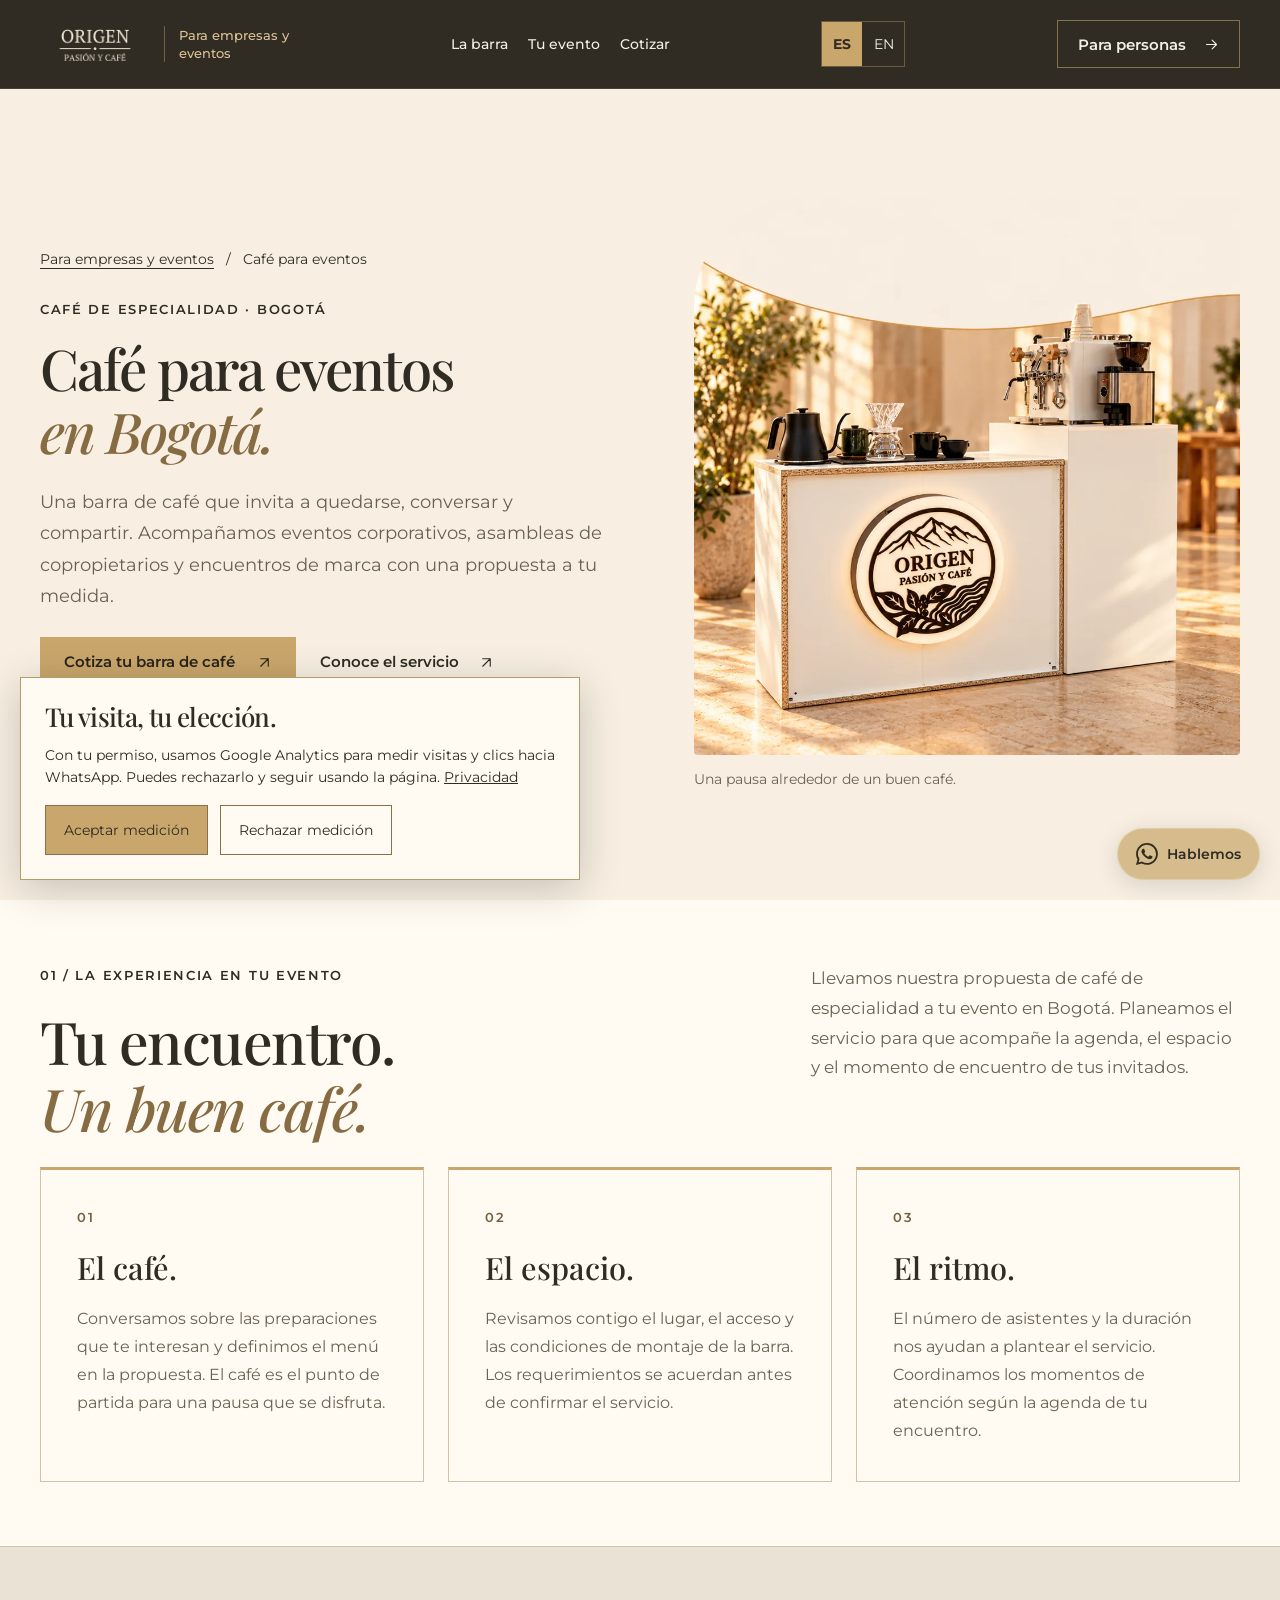
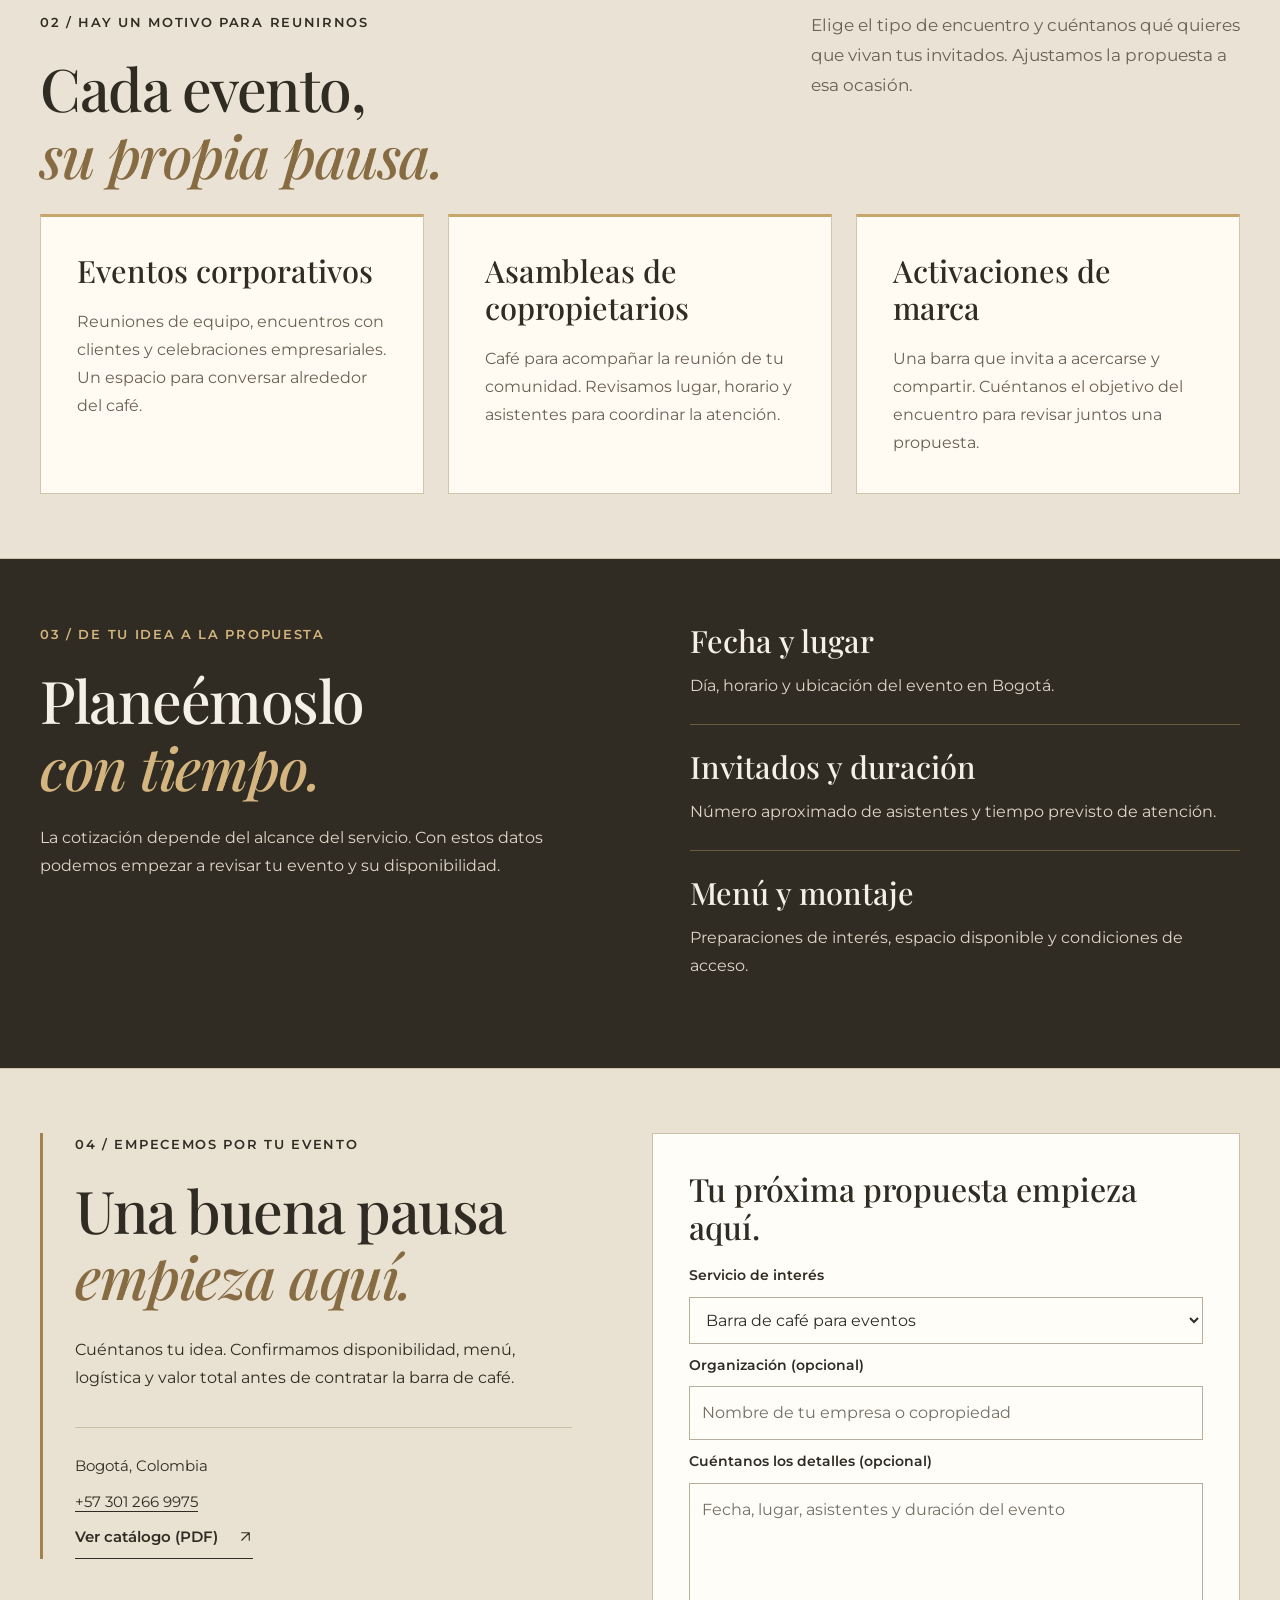
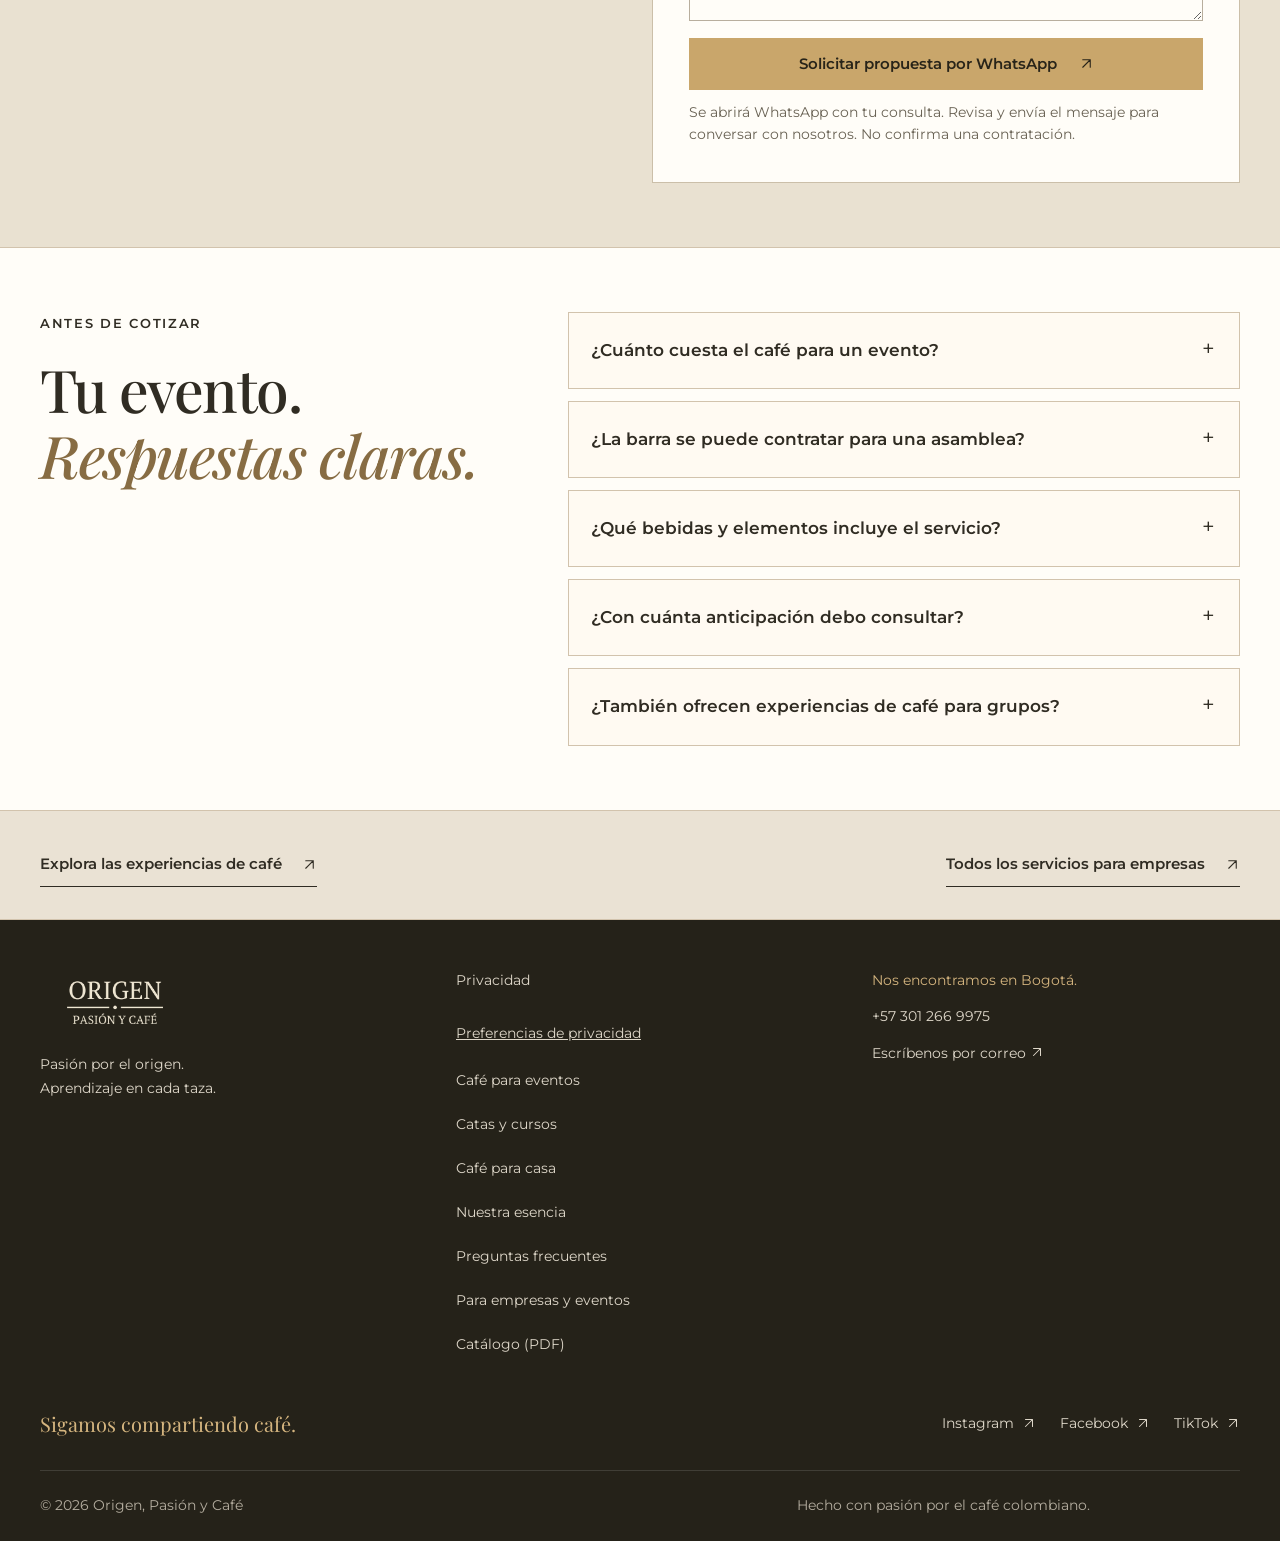
==== commit 2abb07df: "Add consent-based contact analytics, privacy pages and Bing verification" ====
--- a/cafe-para-eventos/index.html
+++ b/cafe-para-eventos/index.html
@@ -29,7 +29,7 @@
   <link rel="preconnect" href="https://fonts.googleapis.com">
   <link rel="preconnect" href="https://fonts.gstatic.com" crossorigin>
   <link href="https://fonts.googleapis.com/css2?family=Playfair+Display:ital,wght@0,500;0,600;0,700;1,500&amp;family=Montserrat:wght@400;500;600;700&amp;display=swap" rel="stylesheet">
-  <link rel="stylesheet" href="/styles.css?v=20261102-7">
+  <link rel="stylesheet" href="/styles.css?v=20261102-8">
   <script src="/script.js?v=20261102-1" defer></script>
   <script type="application/ld+json">
 {
@@ -122,6 +122,7 @@
   ]
 }
   </script>
+  <script src="/analytics.js?v=20261102-1" defer></script>
 </head>
 <body id="top" class="service-page business-page event-service"><a class="skip-link" href="#contenido">Saltar al contenido</a><header class="site-header">
     <div class="container header-inner">
@@ -172,7 +173,7 @@
 <details><summary>¿Con cuánta anticipación debo consultar?</summary><p>Escríbenos cuando tengas una fecha tentativa. Revisamos la disponibilidad y la preparación necesaria para tu evento; enviar la consulta no confirma una reserva.</p></details>
 <details><summary>¿También ofrecen experiencias de café para grupos?</summary><p>Ofrecemos catas y sesiones de aprendizaje. Para un grupo empresarial, cuéntanos cuántas personas participarían y revisamos una propuesta según el tamaño y el objetivo del encuentro.</p></details>
 </div></div></section><aside class="service-related"><div class="container"><a class="text-link" href="/experiencias-de-cafe/">Explora las experiencias de café <svg class="icon-arrow" viewBox="0 0 24 24" width="16" height="16" fill="none" stroke="currentColor" stroke-width="1.75" stroke-linecap="round" stroke-linejoin="round" aria-hidden="true"><path d="M6 18 18 6M6 6h12v12"/></svg></a><a class="text-link" href="/empresas/">Todos los servicios para empresas <svg class="icon-arrow" viewBox="0 0 24 24" width="16" height="16" fill="none" stroke="currentColor" stroke-width="1.75" stroke-linecap="round" stroke-linejoin="round" aria-hidden="true"><path d="M6 18 18 6M6 6h12v12"/></svg></a></div></aside></main><footer class="site-footer">
-    <div class="container footer-main"><div><a href="/" aria-label="Origen, Pasión y Café — Ir al inicio"><img src="/img/logo-web.webp" width="480" height="212" loading="lazy" alt="Origen, Pasión y Café" class="footer-logo"></a><p>Pasión por el origen.<br>Aprendizaje en cada taza.</p></div><nav aria-label="Navegación al pie"><a href="/cafe-para-eventos/">Café para eventos</a><a href="/experiencias-de-cafe/">Catas y cursos</a><a href="/#tienda">Café para casa</a><a href="/#nosotros">Nuestra esencia</a><a href="#preguntas">Preguntas frecuentes</a><a href="/empresas/">Para empresas y eventos</a><a href="/catalogo.pdf" type="application/pdf" target="_blank" rel="noopener noreferrer" aria-label="Ver catálogo en PDF (se abre en otra pestaña)">Catálogo (PDF)</a></nav><div class="footer-contact"><span>Nos encontramos en Bogotá.</span><a href="tel:+573012669975">+57 301 266 9975</a><a href="mailto:contacto@origenpasionycafe.com">Escríbenos por correo <span aria-hidden="true"><svg class="icon-arrow" viewBox="0 0 24 24" width="16" height="16" fill="none" stroke="currentColor" stroke-width="1.75" stroke-linecap="round" stroke-linejoin="round" aria-hidden="true" focusable="false"><path d="M6 18 18 6M6 6h12v12"/></svg></span></a></div></div>
+    <div class="container footer-main"><div><a href="/" aria-label="Origen, Pasión y Café — Ir al inicio"><img src="/img/logo-web.webp" width="480" height="212" loading="lazy" alt="Origen, Pasión y Café" class="footer-logo"></a><p>Pasión por el origen.<br>Aprendizaje en cada taza.</p></div><nav aria-label="Navegación al pie"><a href="/privacidad/">Privacidad</a><button class="privacy-settings" type="button" data-privacy-settings>Preferencias de privacidad</button><a href="/cafe-para-eventos/">Café para eventos</a><a href="/experiencias-de-cafe/">Catas y cursos</a><a href="/#tienda">Café para casa</a><a href="/#nosotros">Nuestra esencia</a><a href="#preguntas">Preguntas frecuentes</a><a href="/empresas/">Para empresas y eventos</a><a href="/catalogo.pdf" type="application/pdf" target="_blank" rel="noopener noreferrer" aria-label="Ver catálogo en PDF (se abre en otra pestaña)">Catálogo (PDF)</a></nav><div class="footer-contact"><span>Nos encontramos en Bogotá.</span><a href="tel:+573012669975">+57 301 266 9975</a><a href="mailto:contacto@origenpasionycafe.com">Escríbenos por correo <span aria-hidden="true"><svg class="icon-arrow" viewBox="0 0 24 24" width="16" height="16" fill="none" stroke="currentColor" stroke-width="1.75" stroke-linecap="round" stroke-linejoin="round" aria-hidden="true" focusable="false"><path d="M6 18 18 6M6 6h12v12"/></svg></span></a></div></div>
     <div class="container footer-social">
       <p>Sigamos compartiendo café.</p>
       <nav aria-label="Redes sociales">
@@ -182,4 +183,4 @@
       </nav>
     </div>
     <div class="container footer-bottom"><span>© 2026 Origen, Pasión y Café</span><span>Hecho con pasión por el café colombiano.</span></div>
-  </footer></body></html>
+  </footer><section id="privacy-panel" class="privacy-panel" aria-labelledby="privacy-title" hidden><h2 id="privacy-title">Tu visita, tu elección.</h2><p>Con tu permiso, usamos Google Analytics para medir visitas y clics hacia WhatsApp. Puedes rechazarlo y seguir usando la página. <a href="/privacidad/">Privacidad</a></p><div class="privacy-actions"><button type="button" data-privacy-choice="accepted">Aceptar medición</button><button type="button" data-privacy-choice="rejected">Rechazar medición</button></div></section></body></html>
--- a/styles.css
+++ b/styles.css
@@ -575,6 +575,20 @@
 }
 
 /* Páginas de servicio: la misma identidad, con un recorrido propio. */
+.privacy-panel { position: fixed; z-index: 100; bottom: 20px; left: 20px; width: min(560px,calc(100% - 40px)); padding: 24px; color: var(--ink); background: #fffaf2; border: 1px solid #b69a68; box-shadow: 0 8px 40px #0003; max-height: calc(100svh - 40px); overflow: auto; }
+.privacy-panel[hidden] { display: none; }
+.privacy-panel h2 { font-size: 26px; margin: 0 0 12px; }
+.privacy-panel p { font-size: 14px; line-height: 1.6; margin: 0 0 16px; }
+.privacy-panel p a { text-decoration: underline; }
+.privacy-actions { display: flex; gap: 12px; flex-wrap: wrap; }
+.privacy-actions button { padding: 12px 18px; min-height: 44px; border: 1px solid #8b7046; background: transparent; color: var(--ink); font: inherit; font-size: 14px; cursor: pointer; }
+.privacy-actions button:first-child { background: var(--gold); }
+.privacy-settings { border: 0; padding: 0; background: transparent; color: inherit; font: inherit; text-align: left; text-decoration: underline; cursor: pointer; min-height: 44px; }
+.privacy-copy { max-width: 840px; padding-block: 64px; }
+.privacy-copy h1 { font-size: clamp(38px,5vw,60px); margin-bottom: 24px; }
+.privacy-copy h2 { font-size: 28px; margin: 36px 0 16px; }
+.privacy-copy p { font-size: 16px; line-height: 1.8; }
+.privacy-copy a { text-decoration: underline; }
 .service-hero { min-height: calc(100svh - var(--header-height)); display: grid; align-items: center; }
 .service-hero-grid { display: grid; grid-template-columns: 1.08fr 1fr; gap: clamp(32px,5vw,76px); align-items: center; padding-block: clamp(32px,5svh,60px); }
 .service-hero h1 { font-size: clamp(44px,4.4vw,68px); line-height: 1.12; text-wrap: balance; }
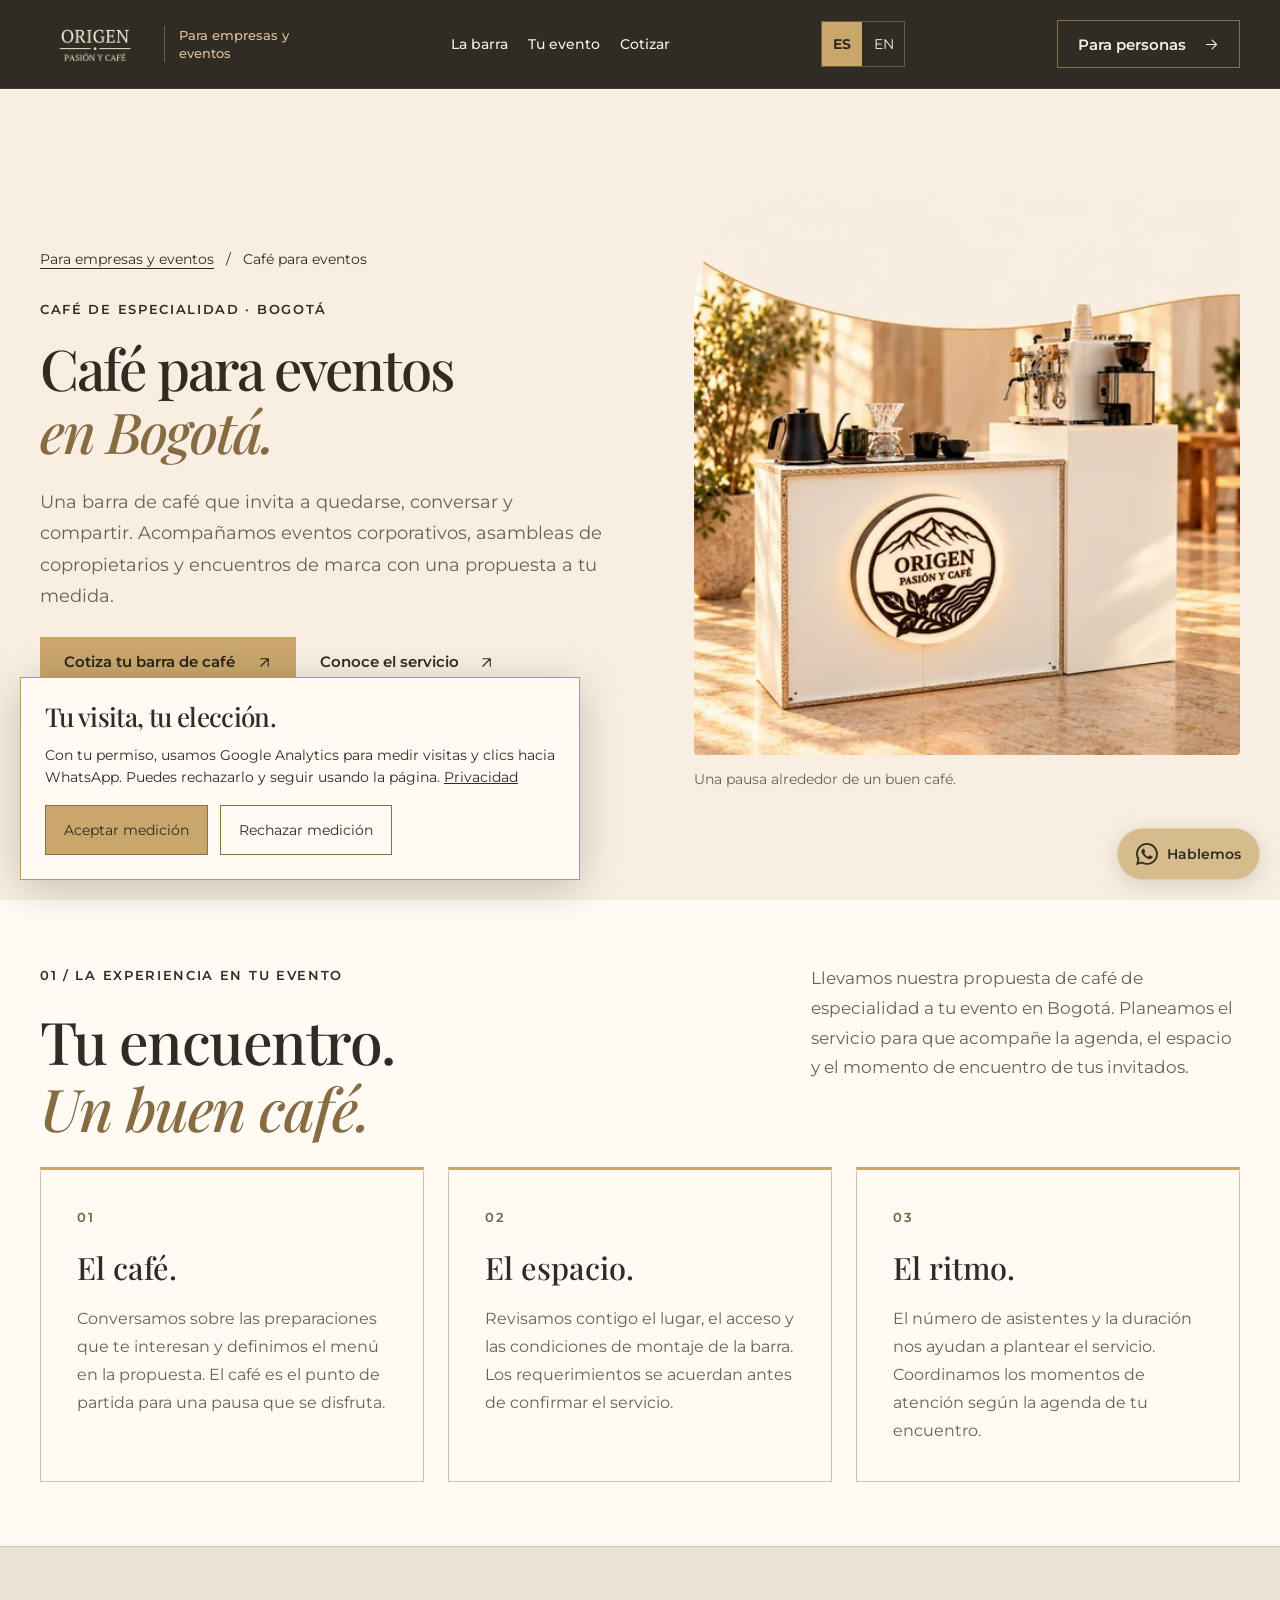
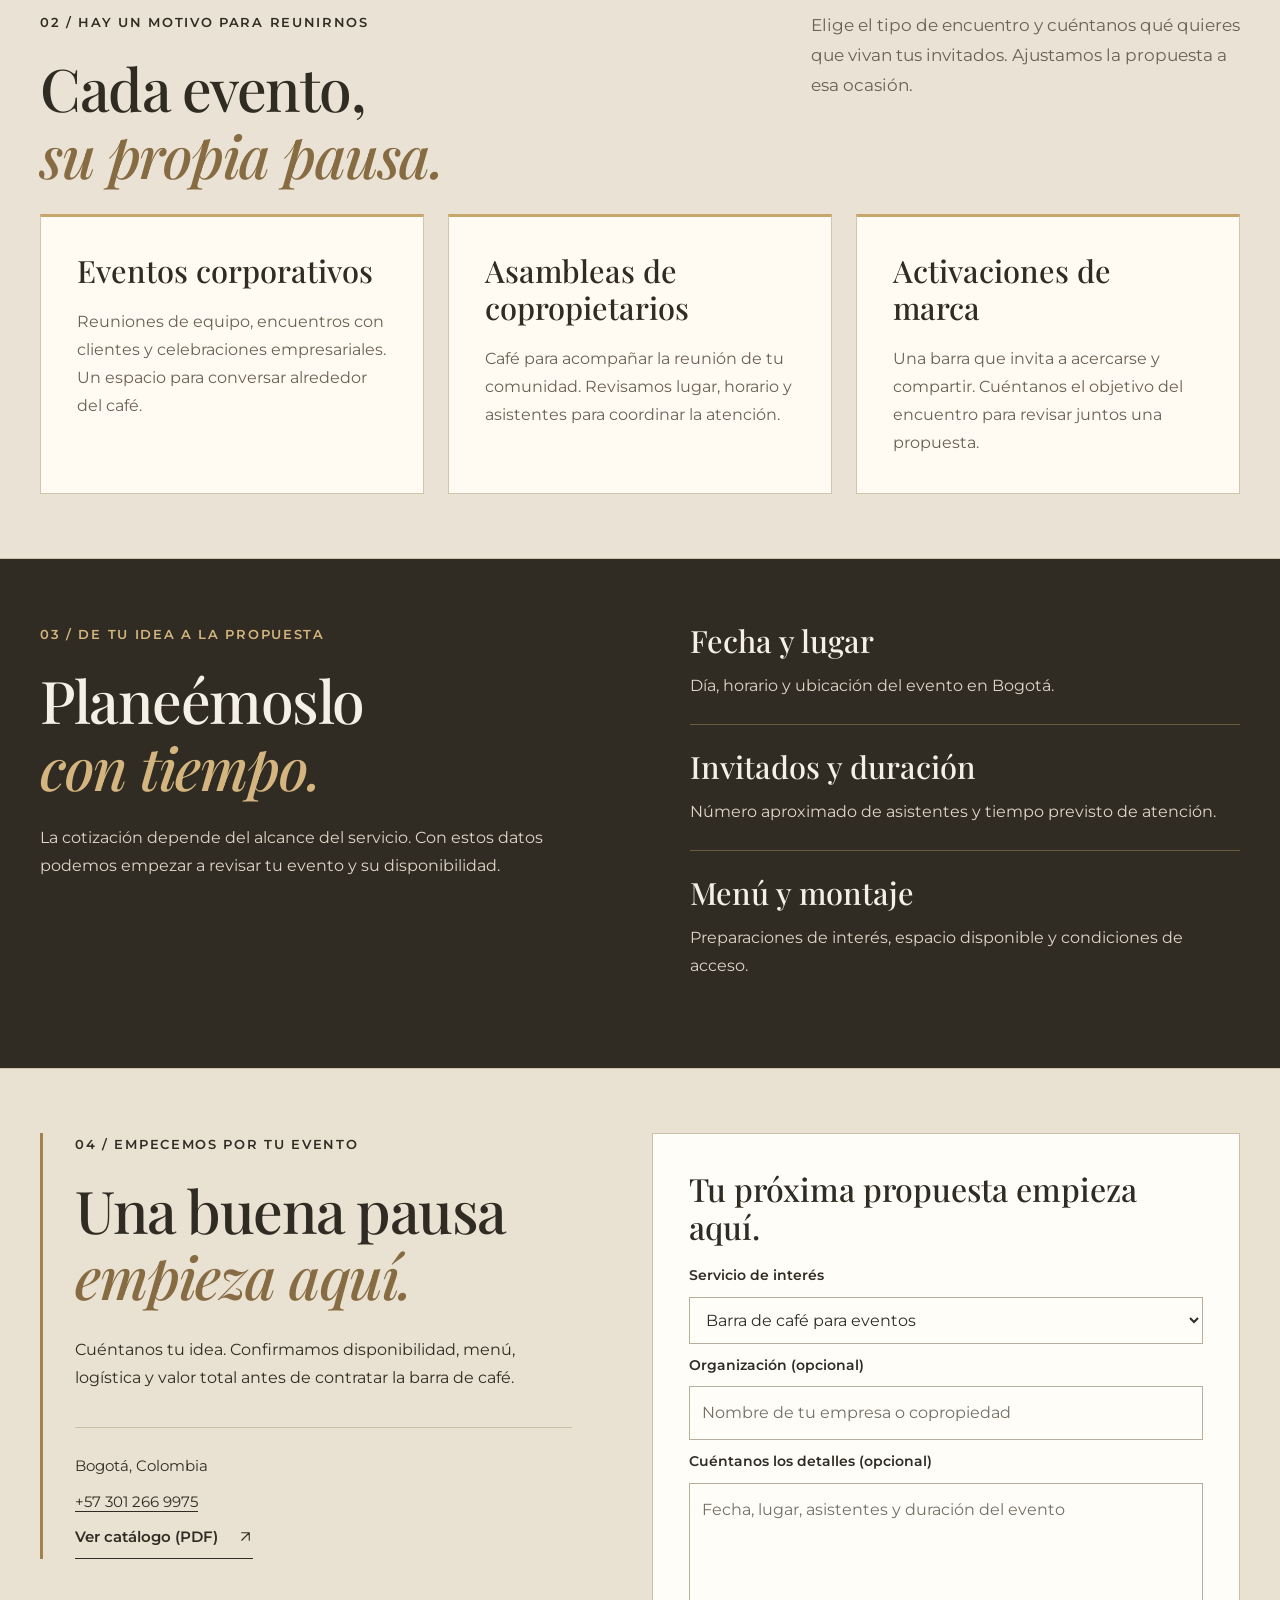
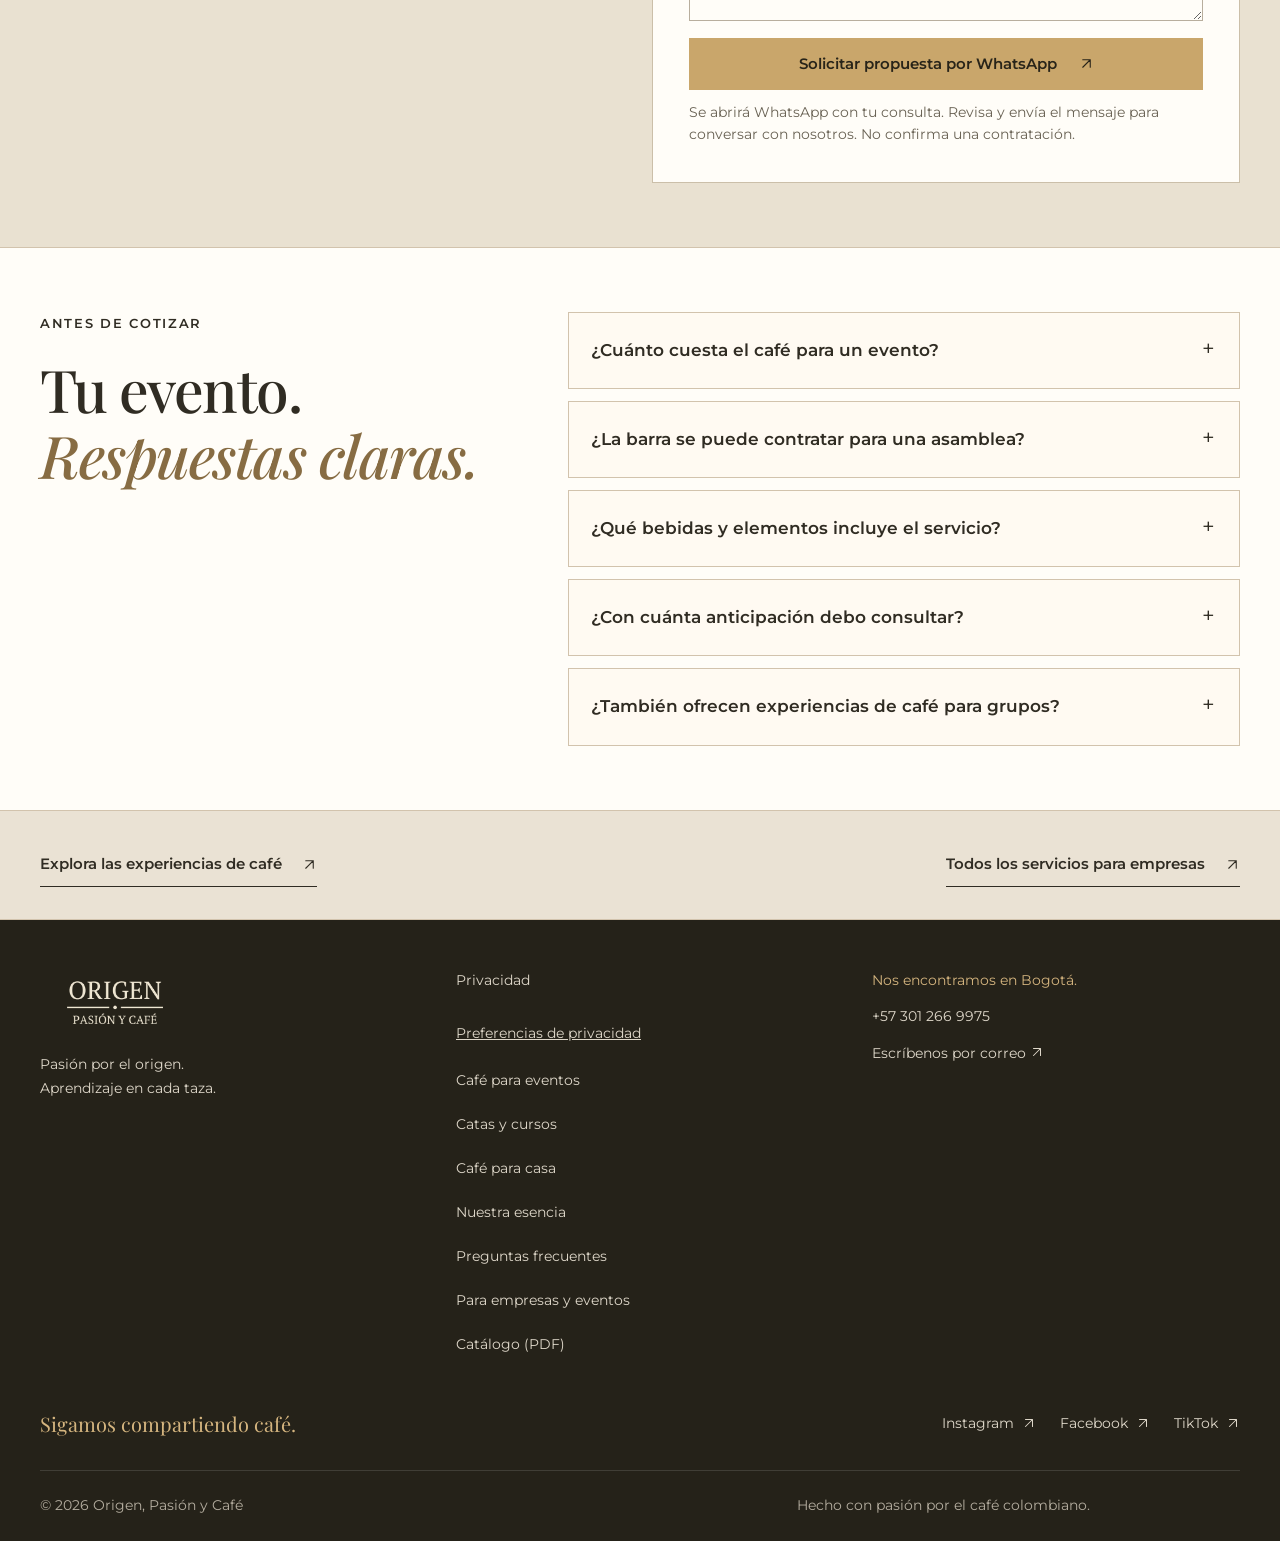
==== commit 69b5dad1: "Improve-coffee-experiences-page-layout" ====
--- a/cafe-para-eventos/index.html
+++ b/cafe-para-eventos/index.html
@@ -29,7 +29,7 @@
   <link rel="preconnect" href="https://fonts.googleapis.com">
   <link rel="preconnect" href="https://fonts.gstatic.com" crossorigin>
   <link href="https://fonts.googleapis.com/css2?family=Playfair+Display:ital,wght@0,500;0,600;0,700;1,500&amp;family=Montserrat:wght@400;500;600;700&amp;display=swap" rel="stylesheet">
-  <link rel="stylesheet" href="/styles.css?v=20261102-8">
+  <link rel="stylesheet" href="/styles.css?v=20261102-9">
   <script src="/script.js?v=20261102-1" defer></script>
   <script type="application/ld+json">
 {
--- a/styles.css
+++ b/styles.css
@@ -604,10 +604,9 @@
 .event-hero em, .service-intro em, .service-occasions em, .service-page #elige em { color: #876c43; }
 .event-hero .service-lead, .event-hero .service-small, .event-hero figcaption { color: var(--muted); }
 .event-hero .service-hero-media img { object-position: center bottom; }
-.experience-hero, .service-planning { background: var(--ink); color: var(--cream); }
-.experience-hero em, .service-planning em, .service-planning .eyebrow { color: #d5b57f; }
-.experience-hero .service-lead, .experience-hero .service-small, .experience-hero figcaption, .service-planning p { color: #ded7c9; }
-.experience-hero .text-link:hover { color: var(--gold); }
+.service-planning { background: var(--ink); color: var(--cream); }
+.service-planning em, .service-planning .eyebrow { color: #d5b57f; }
+.service-planning p { color: #ded7c9; }
 .service-hero .hero-actions { gap: 16px 24px; }
 .service-intro { background: #fffaf2; }
 .service-occasions { background: #eae2d4; border-block: 1px solid #d2c3ad; }
@@ -625,6 +624,50 @@
 .service-related { background: #eae2d4; border-block: 1px solid #d2c3ad; }
 .service-related .container { display: flex; flex-wrap: wrap; justify-content: space-between; gap: 24px; padding-block: 32px; }
 .service-page .section-heading > p { font-size: 17px; }
+/* La página de experiencias empieza por la elección, sin repetir la portada. */
+.experience-intro { background: #f8efe2; border-bottom: 1px solid var(--line); padding-block: 28px 36px; }
+.experience-intro .service-breadcrumb { margin-bottom: 26px; color: var(--muted); }
+.experience-intro-grid { display: grid; grid-template-columns: 1.1fr 1fr; gap: clamp(32px, 5vw, 72px); align-items: center; }
+.experience-intro h1 { font-size: clamp(40px, 4.2vw, 68px); line-height: 1.15; }
+.experience-intro h1 em { color: #876c43; }
+.experience-intro .eyebrow { margin-bottom: 14px; }
+.experience-intro-copy > p { max-width: 48ch; margin: 0 0 16px; font-size: 17px; line-height: 1.7; }
+.experience-intro-copy .experience-welcome { color: var(--muted); font-size: 14px; }
+.experience-jump { display: flex; flex-wrap: wrap; gap: 8px 20px; }
+.experience-jump a { display: inline-flex; align-items: center; min-height: 44px; border-bottom: 1px solid #9b7b49; font-size: 15px; font-weight: 600; }
+.experience-jump a:hover { color: #765b33; }
+.experience-service #elige { padding-block: 32px 64px; }
+.experience-choice-heading { display: flex; flex-wrap: wrap; align-items: baseline; justify-content: space-between; gap: 12px 24px; margin-bottom: 24px; }
+.experience-choice-heading h2 { font-size: clamp(28px, 2.5vw, 36px); }
+.experience-choice-heading p { margin: 0; color: var(--muted); font-size: 15px; }
+.experience-service .card-image img { height: clamp(150px, 14vw, 210px); }
+.experience-service .card-body { padding: 24px; }
+.experience-service .card h3 { font-size: clamp(26px, 2.1vw, 32px); }
+.experience-service .card .price-row { margin: 16px 0 12px; }
+.experience-service .card-meta { margin: 0; padding-bottom: 16px; }
+.experience-service .card-body > p { margin: 18px 0 24px; }
+.experience-service .card-body > .btn { margin-top: auto; }
+@media (min-width: 1051px) {
+  .experience-service .card h3 { min-height: 2.4em; }
+}
+@media (min-width: 1440px) {
+  .experience-intro > .container, .experience-service #elige > .container { width: min(1640px, 88%); }
+}
+@media (min-width: 761px) and (max-width: 1050px) {
+  .experience-service .card-image img { height: 100%; min-height: 0; }
+}
+@media (max-width: 760px) {
+  .experience-intro { padding-block: 20px 28px; }
+  .experience-intro .service-breadcrumb { margin-bottom: 22px; }
+  .experience-intro-grid { grid-template-columns: 1fr; gap: 20px; }
+  .experience-intro h1 { font-size: clamp(36px, 9vw, 52px); }
+  .experience-intro-copy > p { font-size: 16px; margin-bottom: 12px; }
+  .experience-jump { gap: 6px 16px; }
+  .experience-jump a { font-size: 14px; }
+  .experience-service #elige { padding-block: 28px 44px; }
+  .experience-choice-heading p { max-width: 30ch; }
+  .experience-service .card-image img { height: auto; aspect-ratio: 2 / 1; }
+}
 @media (min-width: 1440px) { .service-hero-grid { width: min(1640px,88%); } .service-hero h1 { font-size: clamp(64px,4.2vw,80px); } }
 @media (max-width: 1050px) { .service-panels { gap: 16px; } .service-panels article { padding: 24px; } }
 @media (max-width: 760px) {
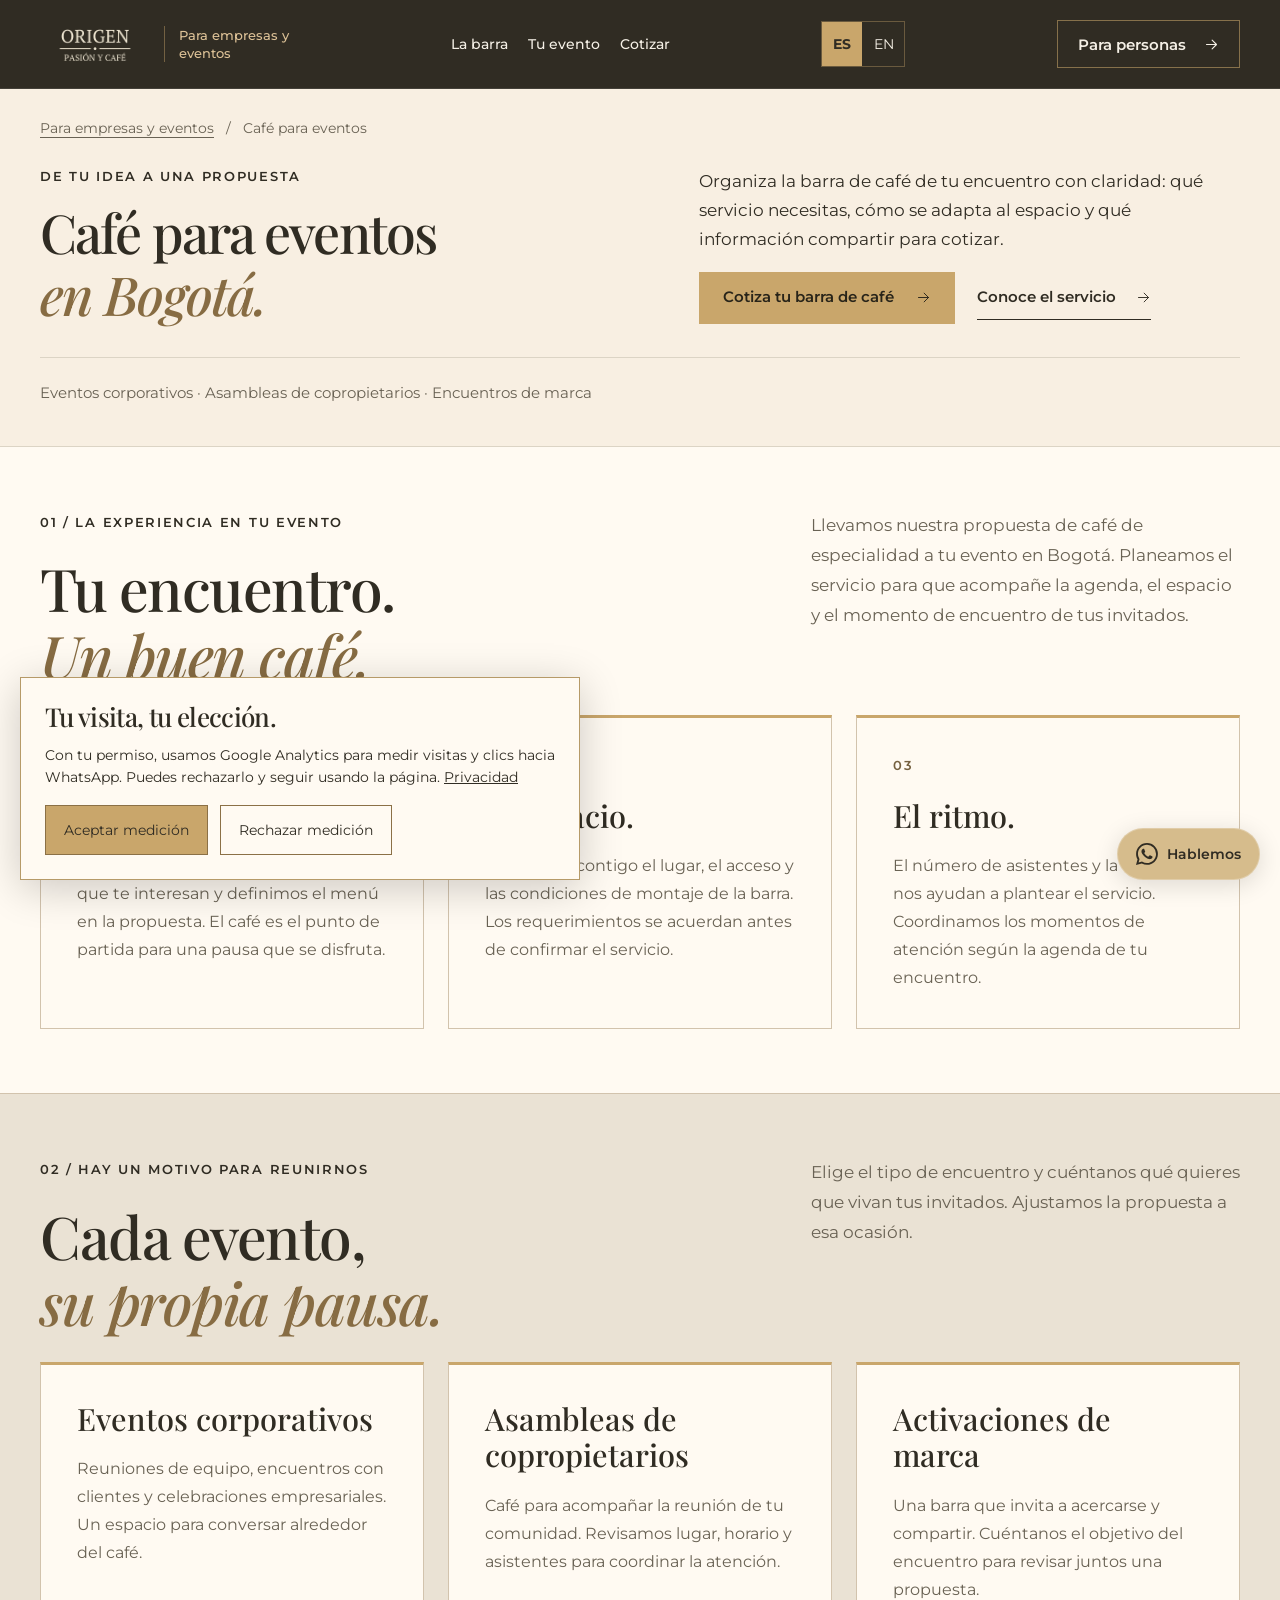
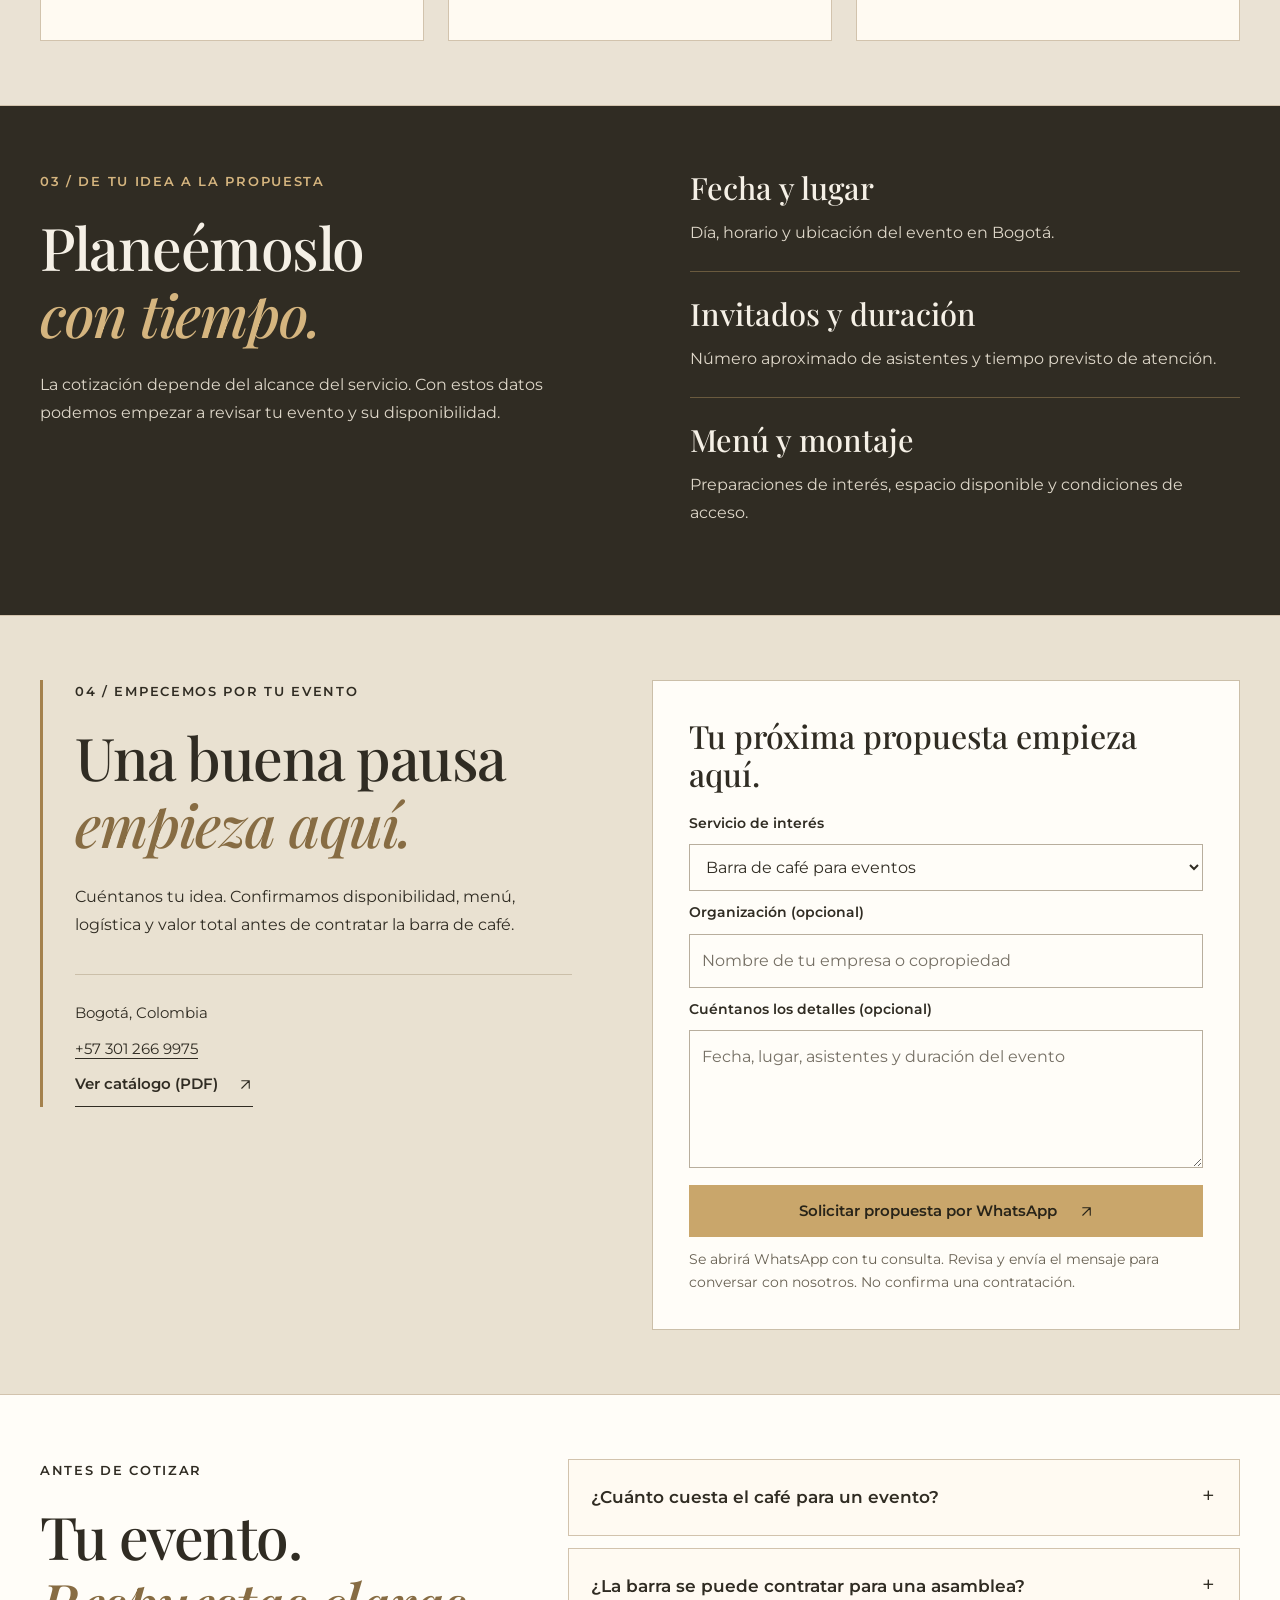
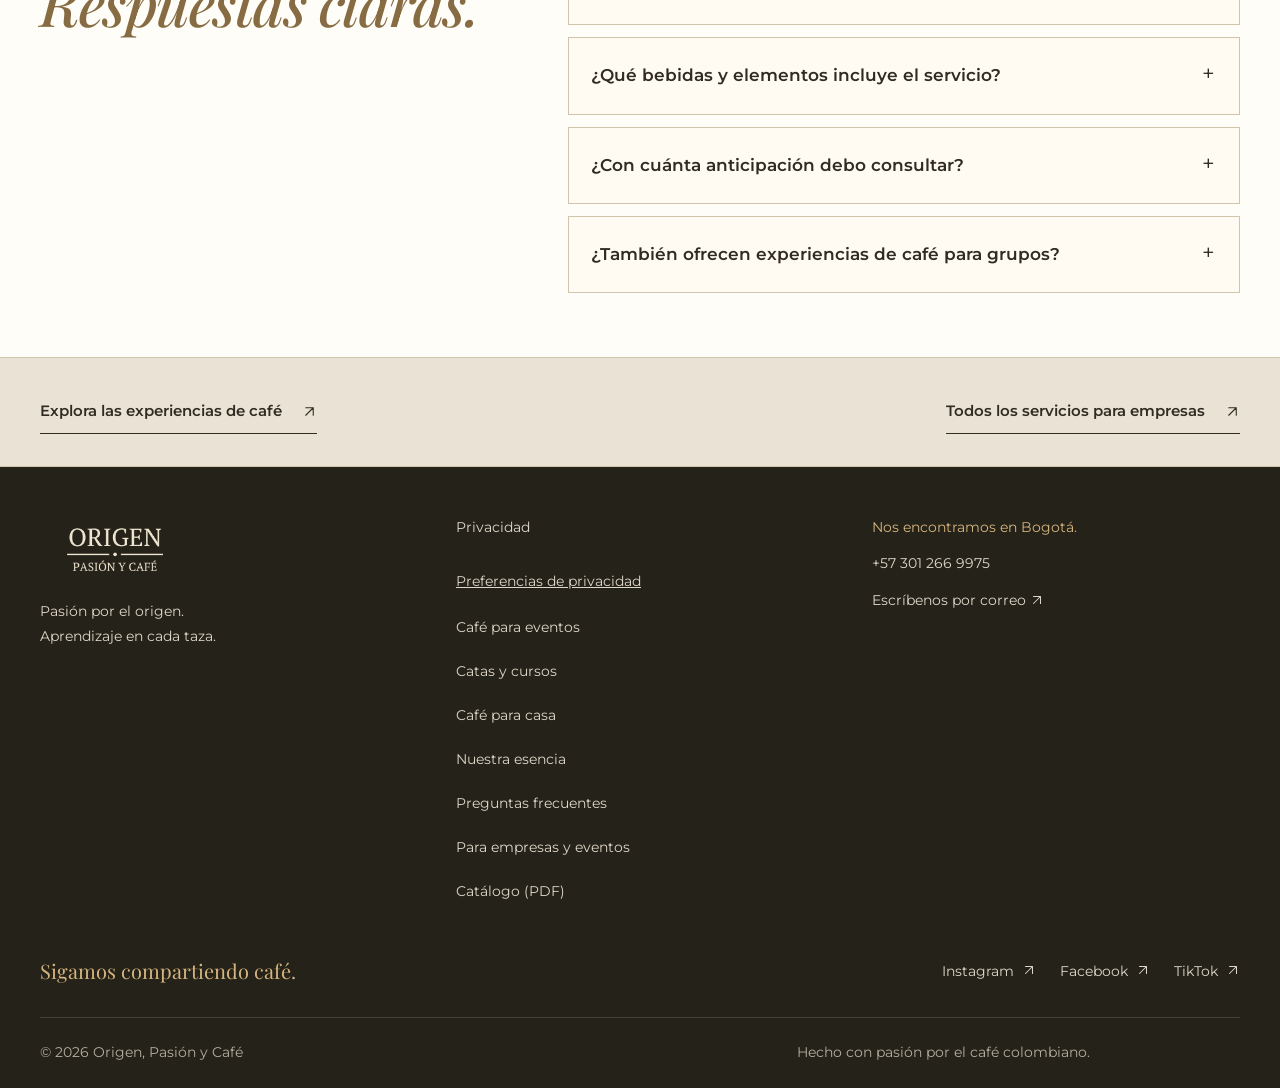
==== commit 6e9abf82: "Clarify-discovery-comparison-and-booking-journey" ====
--- a/cafe-para-eventos/index.html
+++ b/cafe-para-eventos/index.html
@@ -29,7 +29,7 @@
   <link rel="preconnect" href="https://fonts.googleapis.com">
   <link rel="preconnect" href="https://fonts.gstatic.com" crossorigin>
   <link href="https://fonts.googleapis.com/css2?family=Playfair+Display:ital,wght@0,500;0,600;0,700;1,500&amp;family=Montserrat:wght@400;500;600;700&amp;display=swap" rel="stylesheet">
-  <link rel="stylesheet" href="/styles.css?v=20261102-9">
+  <link rel="stylesheet" href="/styles.css?v=20261102-10">
   <script src="/script.js?v=20261102-1" defer></script>
   <script type="application/ld+json">
 {
@@ -140,14 +140,11 @@
       <a class="site-gateway site-gateway-home" href="/" aria-label="Ir al sitio para personas"><span>Para personas</span><svg class="icon-arrow" viewBox="0 0 24 24" width="18" height="18" fill="none" stroke="currentColor" stroke-width="1.75" stroke-linecap="round" stroke-linejoin="round" aria-hidden="true"><path d="M4 12h16m-7-7 7 7-7 7"/></svg></a>
     </div>
   </header><main id="contenido">
-<section class="service-hero event-hero" aria-labelledby="hero-title"><div class="container service-hero-grid"><div>
+<section class="experience-intro event-guide-intro" aria-labelledby="hero-title"><div class="container">
 <nav class="service-breadcrumb" aria-label="Ruta de navegación"><a href="/empresas/">Para empresas y eventos</a><span aria-hidden="true">/</span><span aria-current="page">Café para eventos</span></nav>
-<p class="eyebrow">Café de especialidad · Bogotá</p>
-<h1 id="hero-title">Café para eventos<br><em>en Bogotá.</em></h1>
-<p class="service-lead">Una barra de café que invita a quedarse, conversar y compartir. Acompañamos eventos corporativos, asambleas de copropietarios y encuentros de marca con una propuesta a tu medida.</p>
-<div class="hero-actions"><a class="btn btn-primary" href="#cotizar">Cotiza tu barra de café <svg class="icon-arrow" viewBox="0 0 24 24" width="16" height="16" fill="none" stroke="currentColor" stroke-width="1.75" stroke-linecap="round" stroke-linejoin="round" aria-hidden="true"><path d="M6 18 18 6M6 6h12v12"/></svg></a><a class="text-link" href="#servicio">Conoce el servicio <svg class="icon-arrow" viewBox="0 0 24 24" width="16" height="16" fill="none" stroke="currentColor" stroke-width="1.75" stroke-linecap="round" stroke-linejoin="round" aria-hidden="true"><path d="M6 18 18 6M6 6h12v12"/></svg></a></div>
-<p class="service-small">Cuéntanos fecha, lugar y asistentes. Acordamos contigo los detalles.</p>
-</div><figure class="service-hero-media"><img src="/img/barra-eventos.webp" srcset="/img/barra-eventos-480.webp 480w, /img/barra-eventos.webp 960w" sizes="(max-width: 760px) calc(100vw - 40px), 46vw" width="960" height="1200" fetchpriority="high" alt="Ilustración de la barra de café de Origen para eventos"><figcaption>Una pausa alrededor de un buen café.</figcaption></figure></div></section>
+<div class="experience-intro-grid"><div><p class="eyebrow">De tu idea a una propuesta</p><h1 id="hero-title">Café para eventos<br><em>en Bogotá.</em></h1></div><div class="experience-intro-copy"><p>Organiza la barra de café de tu encuentro con claridad: qué servicio necesitas, cómo se adapta al espacio y qué información compartir para cotizar.</p><div class="hero-actions"><a class="btn btn-primary" href="#cotizar">Cotiza tu barra de café <svg class="icon-arrow" viewBox="0 0 24 24" width="20" height="20" fill="none" stroke="currentColor" stroke-width="1.5" stroke-linecap="round" stroke-linejoin="round" aria-hidden="true"><path d="M4 12h16m-7-7 7 7-7 7"/></svg></a><a class="text-link" href="#servicio">Conoce el servicio <svg class="icon-arrow" viewBox="0 0 24 24" width="20" height="20" fill="none" stroke="currentColor" stroke-width="1.5" stroke-linecap="round" stroke-linejoin="round" aria-hidden="true"><path d="M4 12h16m-7-7 7 7-7 7"/></svg></a></div></div></div>
+<p class="event-guide-caption">Eventos corporativos · Asambleas de copropietarios · Encuentros de marca</p>
+</div></section>
 <section id="servicio" class="section service-intro" aria-labelledby="service-title"><div class="container">
 <div class="section-heading"><div><p class="eyebrow">01 / La experiencia en tu evento</p><h2 id="service-title">Tu encuentro.<br><em>Un buen café.</em></h2></div><p>Llevamos nuestra propuesta de café de especialidad a tu evento en Bogotá. Planeamos el servicio para que acompañe la agenda, el espacio y el momento de encuentro de tus invitados.</p></div>
 <div class="service-panels">
--- a/styles.css
+++ b/styles.css
@@ -625,7 +625,7 @@
 .service-related .container { display: flex; flex-wrap: wrap; justify-content: space-between; gap: 24px; padding-block: 32px; }
 .service-page .section-heading > p { font-size: 17px; }
 /* La página de experiencias empieza por la elección, sin repetir la portada. */
-.experience-intro { background: #f8efe2; border-bottom: 1px solid var(--line); padding-block: 28px 36px; }
+.experience-intro { background: #f8efe2; border-bottom: 1px solid var(--line); padding-block: 28px 40px; }
 .experience-intro .service-breadcrumb { margin-bottom: 26px; color: var(--muted); }
 .experience-intro-grid { display: grid; grid-template-columns: 1.1fr 1fr; gap: clamp(32px, 5vw, 72px); align-items: center; }
 .experience-intro h1 { font-size: clamp(40px, 4.2vw, 68px); line-height: 1.15; }
@@ -633,28 +633,70 @@
 .experience-intro .eyebrow { margin-bottom: 14px; }
 .experience-intro-copy > p { max-width: 48ch; margin: 0 0 16px; font-size: 17px; line-height: 1.7; }
 .experience-intro-copy .experience-welcome { color: var(--muted); font-size: 14px; }
+.event-guide-intro .hero-actions { margin-bottom: 0; }
+.event-guide-caption { border-top: 1px solid var(--line); padding-top: 22px; margin: 32px 0 0; color: var(--muted); font-size: 15px; }
 .experience-jump { display: flex; flex-wrap: wrap; gap: 8px 20px; }
 .experience-jump a { display: inline-flex; align-items: center; min-height: 44px; border-bottom: 1px solid #9b7b49; font-size: 15px; font-weight: 600; }
 .experience-jump a:hover { color: #765b33; }
-.experience-service #elige { padding-block: 32px 64px; }
-.experience-choice-heading { display: flex; flex-wrap: wrap; align-items: baseline; justify-content: space-between; gap: 12px 24px; margin-bottom: 24px; }
-.experience-choice-heading h2 { font-size: clamp(28px, 2.5vw, 36px); }
-.experience-choice-heading p { margin: 0; color: var(--muted); font-size: 15px; }
-.experience-service .card-image img { height: clamp(150px, 14vw, 210px); }
-.experience-service .card-body { padding: 24px; }
-.experience-service .card h3 { font-size: clamp(26px, 2.1vw, 32px); }
-.experience-service .card .price-row { margin: 16px 0 12px; }
-.experience-service .card-meta { margin: 0; padding-bottom: 16px; }
-.experience-service .card-body > p { margin: 18px 0 24px; }
-.experience-service .card-body > .btn { margin-top: auto; }
-@media (min-width: 1051px) {
-  .experience-service .card h3 { min-height: 2.4em; }
-}
+.experience-gateway { background: #eae2d3; }
+.experience-gateway-grid { display: grid; grid-template-columns: 1fr 1fr; gap: clamp(36px, 6vw, 90px); align-items: center; }
+.experience-gateway-copy > p:not(.eyebrow) { max-width: 43ch; margin: 26px 0; color: #5b5446; font-size: 17px; }
+.experience-gateway-copy > p.gateway-caption { font-size: 14px; margin: 12px 0 0; }
+.experience-gateway h2 em { color: #876c43; }
+.experience-paths { border-top: 1px solid #bfb19a; }
+.experience-path { display: grid; grid-template-columns: 26px minmax(0, 1fr) 22px; align-items: center; gap: 18px; padding: 28px 12px; border-bottom: 1px solid #bfb19a; transition: background .2s; }
+.experience-path:hover { background: #fffdf870; }
+.path-number { font-size: 14px; color: #7a6039; }
+.experience-path p { font-size: 14px; color: #696254; margin: 0 0 8px; }
+.experience-path h3 { font-size: clamp(24px, 2.2vw, 32px); }
+.catalog-strip { display: flex; flex-wrap: wrap; align-items: center; justify-content: space-between; gap: 16px 32px; border-top: 1px solid #bfb19a; margin-top: 44px; padding-top: 24px; }
+.catalog-strip p { margin: 0; font-size: 15px; font-weight: 600; }
+.catalog-strip p span { display: block; font-weight: 400; color: #696254; }
+.catalog-strip .text-link { flex-shrink: 0; }
+.experience-selector { display: grid; grid-template-columns: repeat(3, minmax(0, 1fr)); gap: 18px; margin-top: 32px; }
+.experience-selector > a { display: flex; flex-direction: column; min-width: 0; padding: 24px; background: var(--paper); border: 1px solid #cfc2ad; transition: border-color .2s, background .2s; }
+.experience-selector > a:hover { background: #f4e8d4; border-color: #8c6d3d; }
+.selector-top { display: flex; align-items: center; justify-content: space-between; margin-bottom: 14px; color: #876c43; }
+.experience-selector strong { font-family: var(--serif); font-size: clamp(24px, 2vw, 30px); font-weight: 500; line-height: 1.2; }
+.selector-purpose { display: block; color: var(--muted); font-size: 15px; line-height: 1.65; margin: 14px 0 20px; }
+.selector-facts { display: block; margin-top: auto; font-size: 14px; }
+.selector-price { display: block; font-size: 14px; margin-top: 5px; }
+.selector-price b { font-size: 20px; font-weight: 500; }
+.selector-link { display: block; border-top: 1px solid var(--line); margin-top: 18px; padding-top: 14px; font-size: 14px; font-weight: 600; }
+.experience-details { background: var(--paper); }
+.experience-detail { display: grid; grid-template-columns: .95fr 1.05fr; gap: clamp(36px, 7vw, 100px); padding-block: clamp(48px, 6vw, 80px); border-bottom: 1px solid var(--line); scroll-margin-top: 22px; }
+.experience-detail:last-child { border-bottom: 0; }
+.experience-detail h2 { font-size: clamp(36px, 3.5vw, 52px); max-width: 16ch; text-wrap: balance; }
+.experience-fit { margin: 24px 0; font-size: 17px; color: var(--muted); max-width: 46ch; }
+.detail-outcome { border-left: 2px solid #bb955a; padding-left: 22px; }
+.detail-outcome h3 { font-family: var(--sans); font-size: 15px; font-weight: 600; margin-bottom: 8px; }
+.detail-outcome p { font-size: 16px; color: var(--muted); margin: 0; }
+.experience-detail-content > h3 { font-size: 27px; margin-bottom: 22px; }
+.learning-list { list-style: none; padding: 0; margin: 0; }
+.learning-list li { position: relative; padding: 0 0 18px 24px; font-size: 16px; line-height: 1.7; }
+.learning-list li::before { content: ''; position: absolute; left: 0; top: .65em; width: 6px; height: 6px; border: 1px solid #8c6d3d; border-radius: 50%; }
+.session-outline { border-block: 1px solid var(--line); margin: 6px 0 24px; }
+.session-outline summary { cursor: pointer; padding: 18px 28px 18px 0; font-size: 15px; font-weight: 600; position: relative; list-style: none; }
+.session-outline summary::-webkit-details-marker { display: none; }
+.session-outline summary::after { content: '+'; position: absolute; right: 0; font-size: 20px; line-height: 1.3; font-weight: 400; }
+.session-outline[open] summary::after { content: '−'; }
+.session-outline p { font-size: 16px; color: var(--muted); }
+.detail-booking { display: flex; flex-wrap: wrap; align-items: center; gap: 18px 24px; justify-content: space-between; }
+.detail-booking p { margin: 0; font-size: 14px; }
+.detail-booking strong, .detail-booking span { display: block; }
+.detail-booking strong { font-size: 19px; font-weight: 500; }
+.detail-booking span { color: var(--muted); margin-top: 4px; }
+.detail-booking .btn { font-size: 14px; padding-inline: 18px; }
+.experience-faq { background: #eae2d3; }
+.experience-service .reserve-section { min-height: 0; }
 @media (min-width: 1440px) {
-  .experience-intro > .container, .experience-service #elige > .container { width: min(1640px, 88%); }
-}
-@media (min-width: 761px) and (max-width: 1050px) {
-  .experience-service .card-image img { height: 100%; min-height: 0; }
+.experience-intro > .container, .experience-details > .container, .experience-gateway > .container { width: min(1520px, 88%); }
+}
+@media (max-width: 1050px) {
+  .experience-gateway-grid { gap: 36px; }
+  .experience-selector { gap: 12px; }
+  .experience-selector > a { padding: 20px; }
+  .experience-detail { gap: 36px; }
 }
 @media (max-width: 760px) {
   .experience-intro { padding-block: 20px 28px; }
@@ -664,9 +706,20 @@
   .experience-intro-copy > p { font-size: 16px; margin-bottom: 12px; }
   .experience-jump { gap: 6px 16px; }
   .experience-jump a { font-size: 14px; }
-  .experience-service #elige { padding-block: 28px 44px; }
-  .experience-choice-heading p { max-width: 30ch; }
-  .experience-service .card-image img { height: auto; aspect-ratio: 2 / 1; }
+  .experience-gateway-grid, .experience-selector, .experience-detail { grid-template-columns: 1fr; }
+  .experience-gateway-copy > p:not(.eyebrow) { font-size: 16px; }
+  .experience-gateway-copy > p.gateway-caption { font-size: 14px; }
+  .experience-path { padding: 24px 0; gap: 14px; }
+  .catalog-strip { margin-top: 32px; }
+  .experience-selector { gap: 14px; margin-top: 24px; }
+  .experience-selector > a { padding: 22px; }
+  .experience-selector strong { font-size: 27px; }
+  .selector-top { margin-bottom: 10px; }
+  .selector-purpose { margin: 12px 0; }
+  .experience-detail { padding-block: 44px; gap: 30px; }
+  .experience-detail h2 { font-size: clamp(34px, 9vw, 44px); }
+  .experience-fit { font-size: 16px; }
+  .detail-booking { align-items: stretch; flex-direction: column; }
 }
 @media (min-width: 1440px) { .service-hero-grid { width: min(1640px,88%); } .service-hero h1 { font-size: clamp(64px,4.2vw,80px); } }
 @media (max-width: 1050px) { .service-panels { gap: 16px; } .service-panels article { padding: 24px; } }
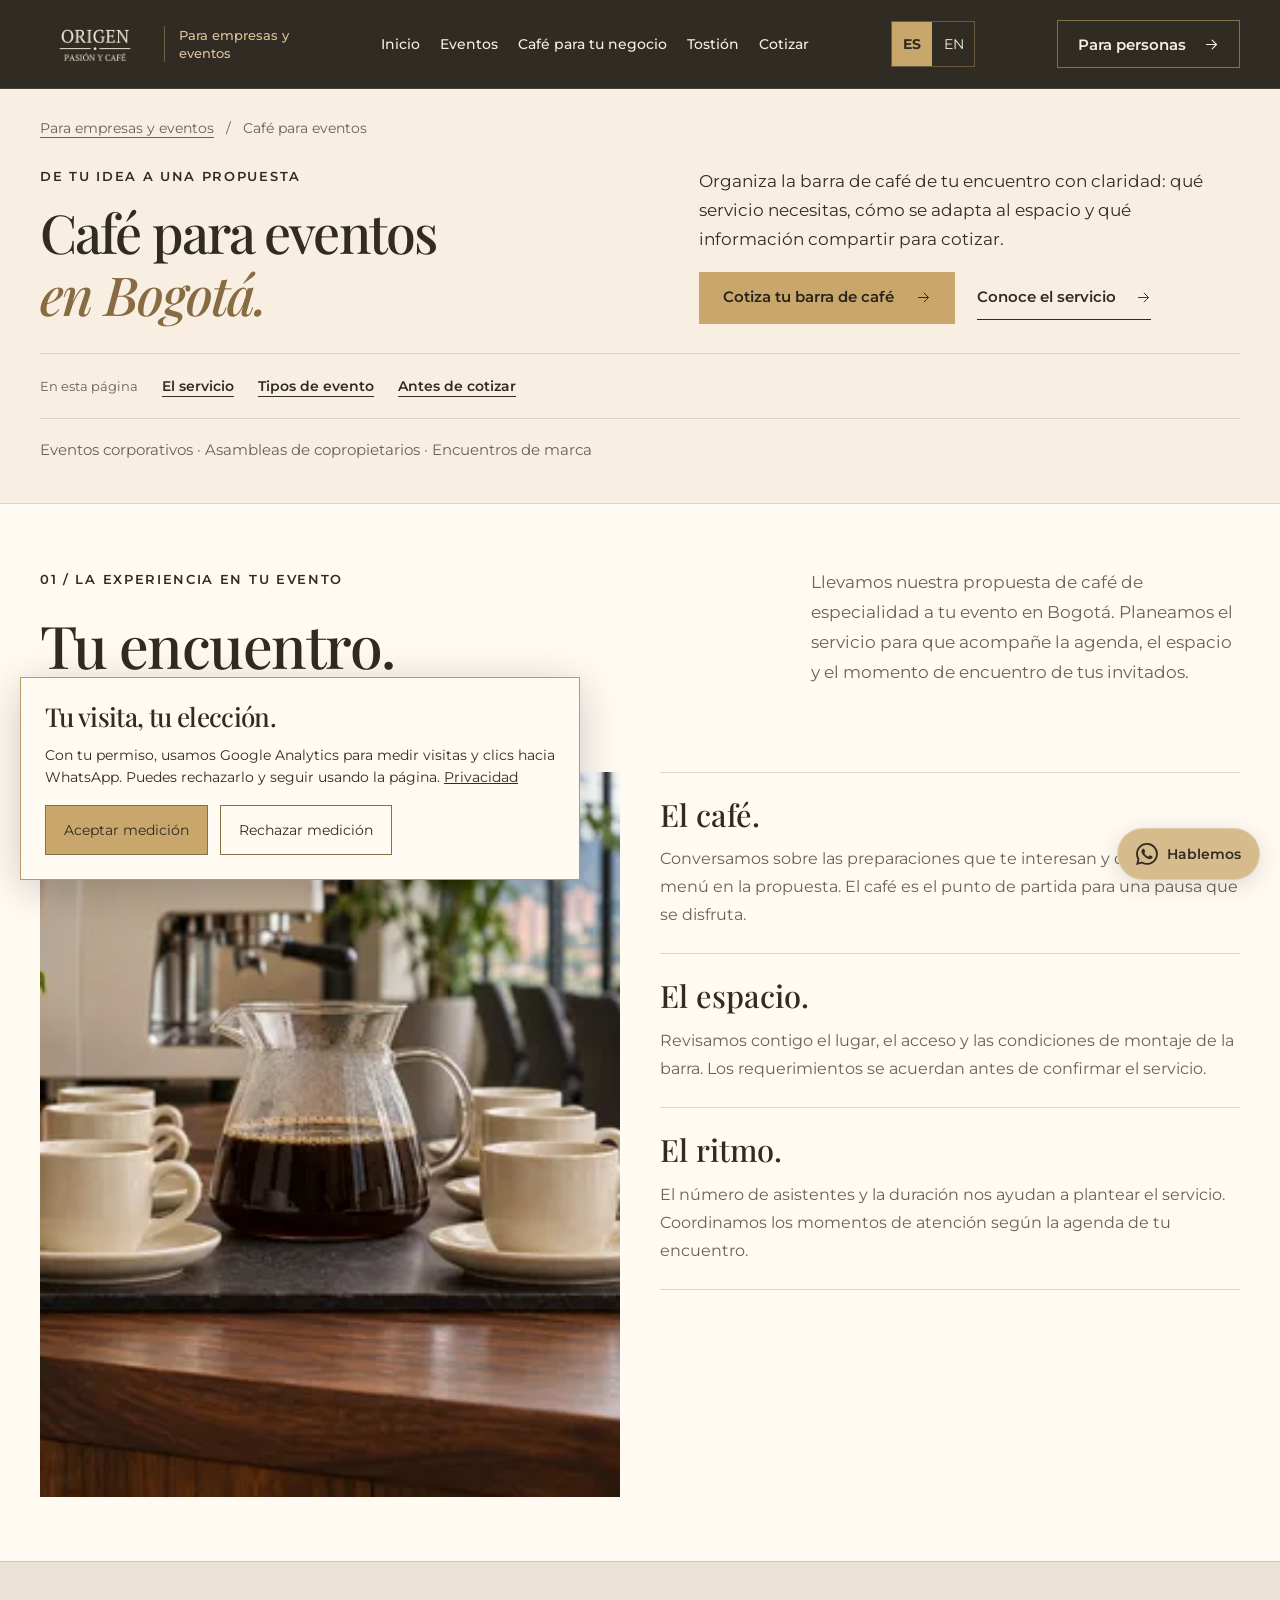
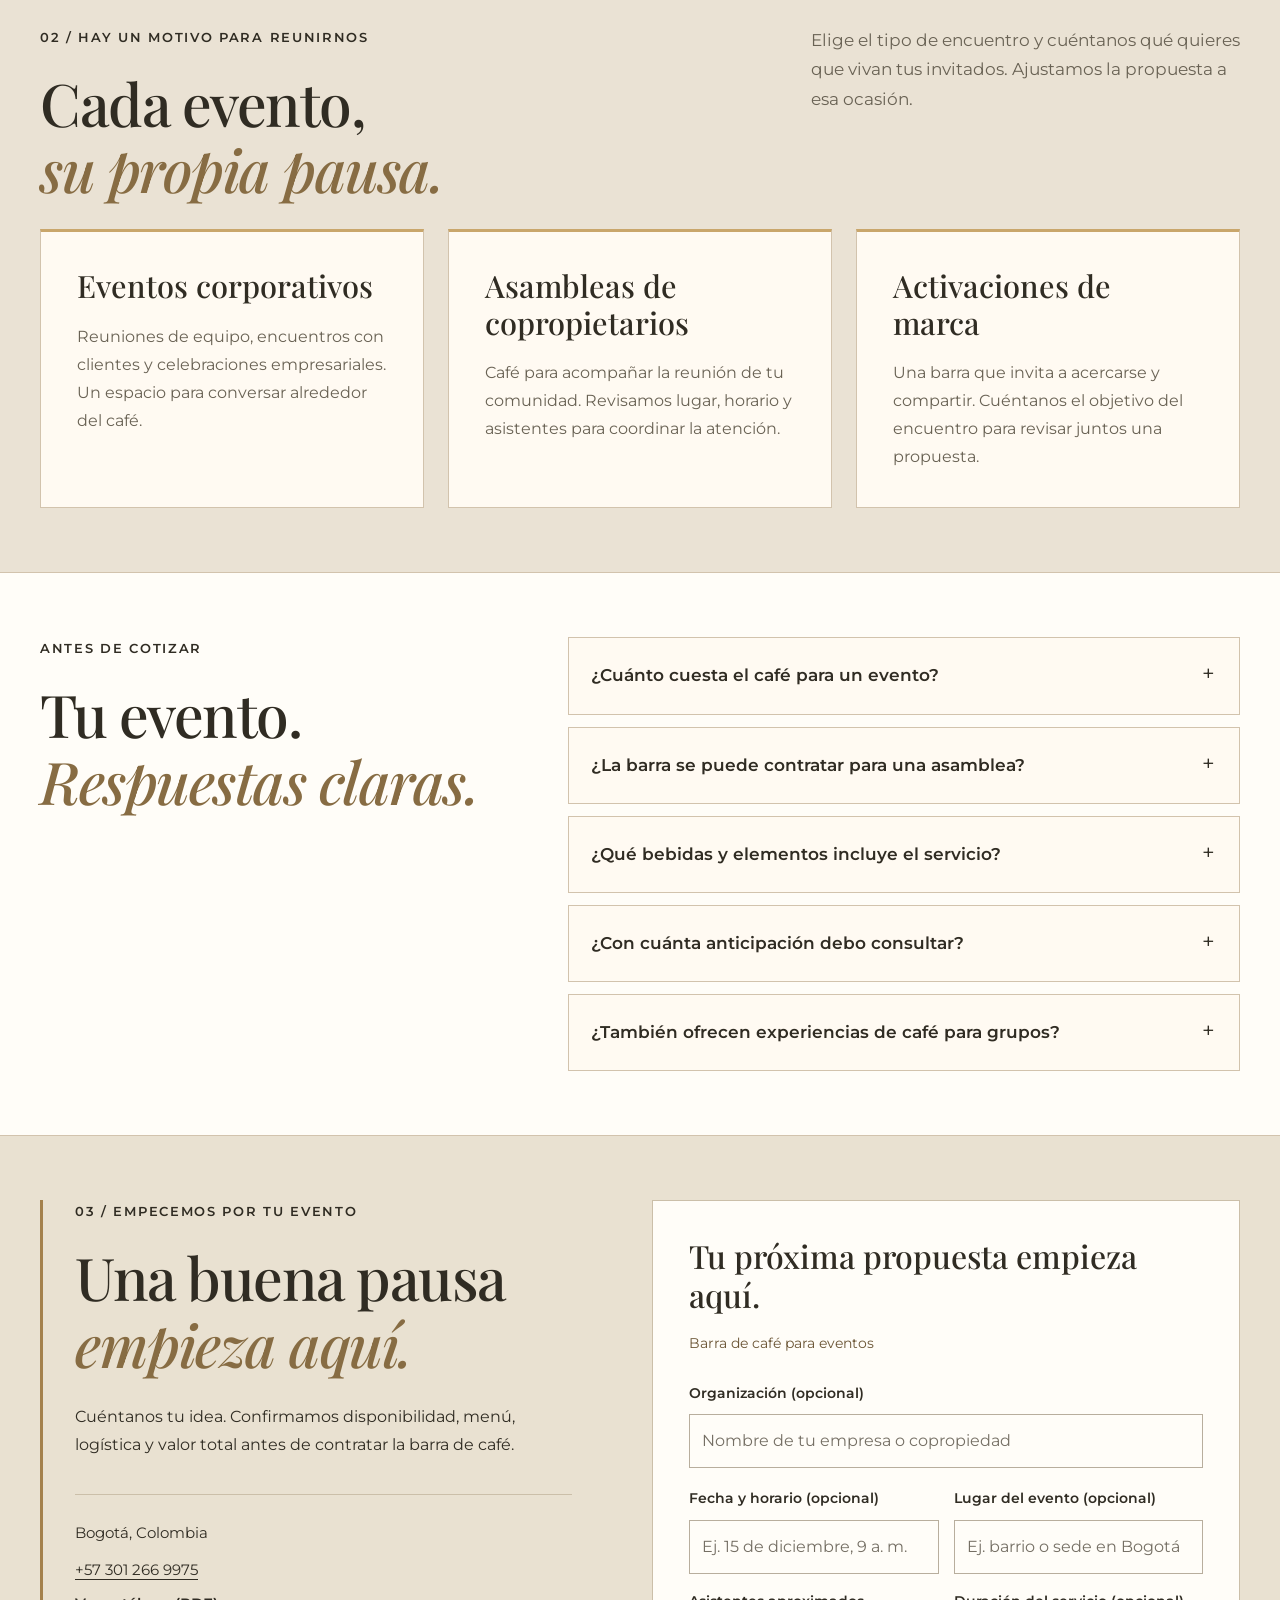
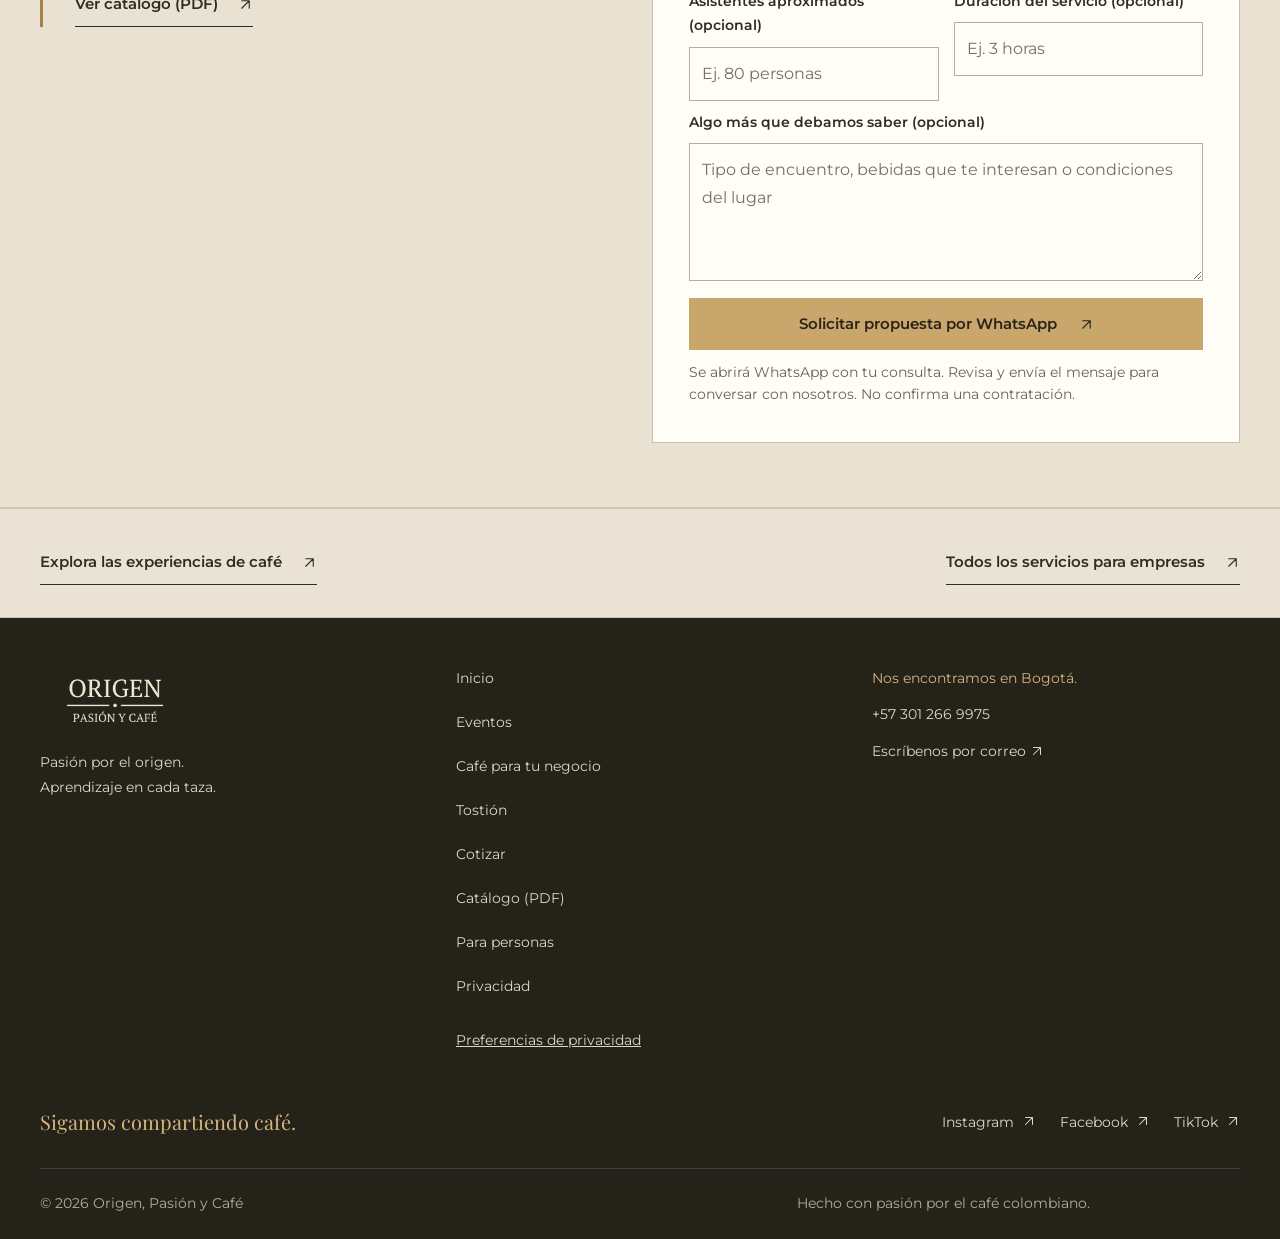
==== commit ac57fa5d: "Simplify-navigation-and-enrich-service-pages" ====
--- a/cafe-para-eventos/index.html
+++ b/cafe-para-eventos/index.html
@@ -29,8 +29,8 @@
   <link rel="preconnect" href="https://fonts.googleapis.com">
   <link rel="preconnect" href="https://fonts.gstatic.com" crossorigin>
   <link href="https://fonts.googleapis.com/css2?family=Playfair+Display:ital,wght@0,500;0,600;0,700;1,500&amp;family=Montserrat:wght@400;500;600;700&amp;display=swap" rel="stylesheet">
-  <link rel="stylesheet" href="/styles.css?v=20261102-10">
-  <script src="/script.js?v=20261102-1" defer></script>
+  <link rel="stylesheet" href="/styles.css?v=20261102-12">
+  <script src="/script.js?v=20261102-2" defer></script>
   <script type="application/ld+json">
 {
   "@context": "https://schema.org",
@@ -134,43 +134,41 @@
       </a>
       <nav class="nav" aria-label="Navegación principal">
         <button class="nav-toggle" type="button" aria-label="Abrir menú" aria-expanded="false" aria-controls="nav-list" hidden><span></span><span></span></button>
-        <ul class="nav-list" id="nav-list"><li><a href="#servicio">La barra</a></li><li><a href="#ocasiones">Tu evento</a></li><li><a href="#cotizar">Cotizar</a></li></ul>
+        <ul class="nav-list" id="nav-list"><li><a href="/empresas/">Inicio</a></li><li><a href="/cafe-para-eventos/" aria-current="page">Eventos</a></li><li><a href="/empresas/#cafe-negocio">Café para tu negocio</a></li><li><a href="/empresas/#tostion">Tostión</a></li><li><a href="/empresas/#cotizar">Cotizar</a></li></ul>
       </nav>
       <nav class="language-switch" aria-label="Idioma"><a href="/cafe-para-eventos/" lang="es" hreflang="es" aria-label="Español" aria-current="page">ES</a><a href="/en/event-coffee/" lang="en" hreflang="en" aria-label="English">EN</a></nav>
       <a class="site-gateway site-gateway-home" href="/" aria-label="Ir al sitio para personas"><span>Para personas</span><svg class="icon-arrow" viewBox="0 0 24 24" width="18" height="18" fill="none" stroke="currentColor" stroke-width="1.75" stroke-linecap="round" stroke-linejoin="round" aria-hidden="true"><path d="M4 12h16m-7-7 7 7-7 7"/></svg></a>
     </div>
-  </header><main id="contenido">
+  </header><main id="contenido" tabindex="-1">
 <section class="experience-intro event-guide-intro" aria-labelledby="hero-title"><div class="container">
 <nav class="service-breadcrumb" aria-label="Ruta de navegación"><a href="/empresas/">Para empresas y eventos</a><span aria-hidden="true">/</span><span aria-current="page">Café para eventos</span></nav>
 <div class="experience-intro-grid"><div><p class="eyebrow">De tu idea a una propuesta</p><h1 id="hero-title">Café para eventos<br><em>en Bogotá.</em></h1></div><div class="experience-intro-copy"><p>Organiza la barra de café de tu encuentro con claridad: qué servicio necesitas, cómo se adapta al espacio y qué información compartir para cotizar.</p><div class="hero-actions"><a class="btn btn-primary" href="#cotizar">Cotiza tu barra de café <svg class="icon-arrow" viewBox="0 0 24 24" width="20" height="20" fill="none" stroke="currentColor" stroke-width="1.5" stroke-linecap="round" stroke-linejoin="round" aria-hidden="true"><path d="M4 12h16m-7-7 7 7-7 7"/></svg></a><a class="text-link" href="#servicio">Conoce el servicio <svg class="icon-arrow" viewBox="0 0 24 24" width="20" height="20" fill="none" stroke="currentColor" stroke-width="1.5" stroke-linecap="round" stroke-linejoin="round" aria-hidden="true"><path d="M4 12h16m-7-7 7 7-7 7"/></svg></a></div></div></div>
-<p class="event-guide-caption">Eventos corporativos · Asambleas de copropietarios · Encuentros de marca</p>
+<nav class="page-steps" aria-label="En esta página"><span>En esta página</span><a href="#servicio">El servicio</a><a href="#ocasiones">Tipos de evento</a><a href="#preguntas">Antes de cotizar</a></nav><p class="event-guide-caption">Eventos corporativos · Asambleas de copropietarios · Encuentros de marca</p>
 </div></section>
 <section id="servicio" class="section service-intro" aria-labelledby="service-title"><div class="container">
 <div class="section-heading"><div><p class="eyebrow">01 / La experiencia en tu evento</p><h2 id="service-title">Tu encuentro.<br><em>Un buen café.</em></h2></div><p>Llevamos nuestra propuesta de café de especialidad a tu evento en Bogotá. Planeamos el servicio para que acompañe la agenda, el espacio y el momento de encuentro de tus invitados.</p></div>
-<div class="service-panels">
+<div class="event-service-visual"><figure class="event-service-photo"><img src="/img/eventos-editorial-960.webp" srcset="/img/eventos-editorial-480.webp 480w, /img/eventos-editorial-960.webp 960w" sizes="(max-width: 760px) calc(100vw - 40px), (min-width: 1440px) 440px, 36vw" width="960" height="640" loading="lazy" decoding="async" alt="Composición de una barra con café filtrado y tazas para un encuentro"></figure><div class="service-panels">
 <article><span class="eyebrow">01</span><h3>El café.</h3><p>Conversamos sobre las preparaciones que te interesan y definimos el menú en la propuesta. El café es el punto de partida para una pausa que se disfruta.</p></article>
 <article><span class="eyebrow">02</span><h3>El espacio.</h3><p>Revisamos contigo el lugar, el acceso y las condiciones de montaje de la barra. Los requerimientos se acuerdan antes de confirmar el servicio.</p></article>
 <article><span class="eyebrow">03</span><h3>El ritmo.</h3><p>El número de asistentes y la duración nos ayudan a plantear el servicio. Coordinamos los momentos de atención según la agenda de tu encuentro.</p></article>
-</div></div></section>
+</div></div></div></section>
 <section id="ocasiones" class="section service-occasions" aria-labelledby="occasions-title"><div class="container"><div class="section-heading"><div><p class="eyebrow">02 / Hay un motivo para reunirnos</p><h2 id="occasions-title">Cada evento,<br><em>su propia pausa.</em></h2></div><p>Elige el tipo de encuentro y cuéntanos qué quieres que vivan tus invitados. Ajustamos la propuesta a esa ocasión.</p></div>
 <div class="service-panels">
 <article><h3>Eventos corporativos</h3><p>Reuniones de equipo, encuentros con clientes y celebraciones empresariales. Un espacio para conversar alrededor del café.</p></article>
 <article><h3>Asambleas de copropietarios</h3><p>Café para acompañar la reunión de tu comunidad. Revisamos lugar, horario y asistentes para coordinar la atención.</p></article>
 <article><h3>Activaciones de marca</h3><p>Una barra que invita a acercarse y compartir. Cuéntanos el objetivo del encuentro para revisar juntos una propuesta.</p></article>
 </div></div></section>
-<section class="section service-planning" aria-labelledby="planning-title"><div class="container story-grid"><div><p class="eyebrow">03 / De tu idea a la propuesta</p><h2 id="planning-title">Planeémoslo<br><em>con tiempo.</em></h2><p>La cotización depende del alcance del servicio. Con estos datos podemos empezar a revisar tu evento y su disponibilidad.</p></div><ol class="service-checklist">
-<li><h3>Fecha y lugar</h3><p>Día, horario y ubicación del evento en Bogotá.</p></li>
-<li><h3>Invitados y duración</h3><p>Número aproximado de asistentes y tiempo previsto de atención.</p></li>
-<li><h3>Menú y montaje</h3><p>Preparaciones de interés, espacio disponible y condiciones de acceso.</p></li></ol></div></section>
-<section id="cotizar" class="section business-contact" aria-labelledby="quote-title"><div class="container reserve-grid"><div><p class="eyebrow">04 / Empecemos por tu evento</p><h2 id="quote-title">Una buena pausa<br><em>empieza aquí.</em></h2><p>Cuéntanos tu idea. Confirmamos disponibilidad, menú, logística y valor total antes de contratar la barra de café.</p><div class="contact-details"><span>Bogotá, Colombia</span><a href="tel:+573012669975">+57 301 266 9975</a></div><a class="text-link" href="/catalogo.pdf">Ver catálogo (PDF) <svg class="icon-arrow" viewBox="0 0 24 24" width="16" height="16" fill="none" stroke="currentColor" stroke-width="1.75" stroke-linecap="round" stroke-linejoin="round" aria-hidden="true"><path d="M6 18 18 6M6 6h12v12"/></svg></a></div><div class="reserve-box"><form id="business-form" class="form"><h3>Tu próxima propuesta empieza aquí.</h3><label for="business-service">Servicio de interés</label><select id="business-service" name="service"><option>Barra de café para eventos</option></select><label for="business-organization">Organización (opcional)</label><input id="business-organization" name="organization" autocomplete="organization" maxlength="120" placeholder="Nombre de tu empresa o copropiedad"><label for="business-details">Cuéntanos los detalles (opcional)</label><textarea id="business-details" name="details" rows="4" maxlength="1500" placeholder="Fecha, lugar, asistentes y duración del evento"></textarea><a id="business-whatsapp" class="btn btn-primary" href="https://wa.me/573012669975?text=Hola%2C%20me%20gustar%C3%ADa%20una%20propuesta%20de%20caf%C3%A9%20para%20mi%20organizaci%C3%B3n." target="_blank" rel="noopener noreferrer">Solicitar propuesta por WhatsApp <svg class="icon-arrow" viewBox="0 0 24 24" width="16" height="16" fill="none" stroke="currentColor" stroke-width="1.75" stroke-linecap="round" stroke-linejoin="round" aria-hidden="true"><path d="M6 18 18 6M6 6h12v12"/></svg></a><p class="form-note">Se abrirá WhatsApp con tu consulta. Revisa y envía el mensaje para conversar con nosotros. No confirma una contratación.</p><noscript><p class="form-note">Escribe los detalles directamente en WhatsApp al abrir el enlace.</p></noscript></form></div></div></section>
+
 <section id="preguntas" class="section faq" aria-labelledby="faq-title"><div class="container faq-grid"><div><p class="eyebrow">Antes de cotizar</p><h2 id="faq-title">Tu evento.<br><em>Respuestas claras.</em></h2></div><div class="faq-list">
 <details><summary>¿Cuánto cuesta el café para un evento?</summary><p>Preparamos una cotización según asistentes, duración, menú y logística. Envíanos esos datos por WhatsApp para revisar el alcance y el valor total.</p></details>
 <details><summary>¿La barra se puede contratar para una asamblea?</summary><p>Sí. Atendemos asambleas de copropietarios en Bogotá. Acordamos la atención según el espacio, la agenda y el número de asistentes.</p></details>
 <details><summary>¿Qué bebidas y elementos incluye el servicio?</summary><p>El menú y los elementos del montaje se definen en la propuesta de tu evento. Antes de confirmar, revisamos contigo qué incluye el servicio y qué condiciones necesita el lugar.</p></details>
 <details><summary>¿Con cuánta anticipación debo consultar?</summary><p>Escríbenos cuando tengas una fecha tentativa. Revisamos la disponibilidad y la preparación necesaria para tu evento; enviar la consulta no confirma una reserva.</p></details>
 <details><summary>¿También ofrecen experiencias de café para grupos?</summary><p>Ofrecemos catas y sesiones de aprendizaje. Para un grupo empresarial, cuéntanos cuántas personas participarían y revisamos una propuesta según el tamaño y el objetivo del encuentro.</p></details>
-</div></div></section><aside class="service-related"><div class="container"><a class="text-link" href="/experiencias-de-cafe/">Explora las experiencias de café <svg class="icon-arrow" viewBox="0 0 24 24" width="16" height="16" fill="none" stroke="currentColor" stroke-width="1.75" stroke-linecap="round" stroke-linejoin="round" aria-hidden="true"><path d="M6 18 18 6M6 6h12v12"/></svg></a><a class="text-link" href="/empresas/">Todos los servicios para empresas <svg class="icon-arrow" viewBox="0 0 24 24" width="16" height="16" fill="none" stroke="currentColor" stroke-width="1.75" stroke-linecap="round" stroke-linejoin="round" aria-hidden="true"><path d="M6 18 18 6M6 6h12v12"/></svg></a></div></aside></main><footer class="site-footer">
-    <div class="container footer-main"><div><a href="/" aria-label="Origen, Pasión y Café — Ir al inicio"><img src="/img/logo-web.webp" width="480" height="212" loading="lazy" alt="Origen, Pasión y Café" class="footer-logo"></a><p>Pasión por el origen.<br>Aprendizaje en cada taza.</p></div><nav aria-label="Navegación al pie"><a href="/privacidad/">Privacidad</a><button class="privacy-settings" type="button" data-privacy-settings>Preferencias de privacidad</button><a href="/cafe-para-eventos/">Café para eventos</a><a href="/experiencias-de-cafe/">Catas y cursos</a><a href="/#tienda">Café para casa</a><a href="/#nosotros">Nuestra esencia</a><a href="#preguntas">Preguntas frecuentes</a><a href="/empresas/">Para empresas y eventos</a><a href="/catalogo.pdf" type="application/pdf" target="_blank" rel="noopener noreferrer" aria-label="Ver catálogo en PDF (se abre en otra pestaña)">Catálogo (PDF)</a></nav><div class="footer-contact"><span>Nos encontramos en Bogotá.</span><a href="tel:+573012669975">+57 301 266 9975</a><a href="mailto:contacto@origenpasionycafe.com">Escríbenos por correo <span aria-hidden="true"><svg class="icon-arrow" viewBox="0 0 24 24" width="16" height="16" fill="none" stroke="currentColor" stroke-width="1.75" stroke-linecap="round" stroke-linejoin="round" aria-hidden="true" focusable="false"><path d="M6 18 18 6M6 6h12v12"/></svg></span></a></div></div>
+</div></div></section>
+<section id="cotizar" class="section business-contact" aria-labelledby="quote-title"><div class="container reserve-grid"><div><p class="eyebrow">03 / Empecemos por tu evento</p><h2 id="quote-title">Una buena pausa<br><em>empieza aquí.</em></h2><p>Cuéntanos tu idea. Confirmamos disponibilidad, menú, logística y valor total antes de contratar la barra de café.</p><a class="form-shortcut" href="#business-form">Ir al formulario <svg class="icon-arrow" viewBox="0 0 24 24" width="18" height="18" fill="none" stroke="currentColor" stroke-width="1.5" stroke-linecap="round" stroke-linejoin="round" aria-hidden="true"><path d="M4 12h16m-7-7 7 7-7 7"/></svg></a><div class="contact-details"><span>Bogotá, Colombia</span><a href="tel:+573012669975">+57 301 266 9975</a></div><a class="text-link" href="/catalogo.pdf">Ver catálogo (PDF) <svg class="icon-arrow" viewBox="0 0 24 24" width="16" height="16" fill="none" stroke="currentColor" stroke-width="1.75" stroke-linecap="round" stroke-linejoin="round" aria-hidden="true"><path d="M6 18 18 6M6 6h12v12"/></svg></a></div><div class="reserve-box"><form id="business-form" class="form"><h3>Tu próxima propuesta empieza aquí.</h3><p class="selection-status">Barra de café para eventos</p><input type="hidden" id="business-service" name="service" value="Barra de café para eventos"><label for="business-organization">Organización (opcional)</label><input id="business-organization" name="organization" autocomplete="organization" maxlength="120" placeholder="Nombre de tu empresa o copropiedad"><div class="form-row event-fields"><div class="form-field"><label for="event-date">Fecha y horario (opcional)</label><input id="event-date" name="event-date" type="text" maxlength="120" placeholder="Ej. 15 de diciembre, 9 a. m."></div><div class="form-field"><label for="event-place">Lugar del evento (opcional)</label><input id="event-place" name="event-place" type="text" maxlength="120" placeholder="Ej. barrio o sede en Bogotá"></div><div class="form-field"><label for="event-guests">Asistentes aproximados (opcional)</label><input id="event-guests" name="event-guests" type="text" maxlength="120" placeholder="Ej. 80 personas"></div><div class="form-field"><label for="event-duration">Duración del servicio (opcional)</label><input id="event-duration" name="event-duration" type="text" maxlength="120" placeholder="Ej. 3 horas"></div></div><label for="business-details">Algo más que debamos saber (opcional)</label><textarea id="business-details" name="details" rows="4" maxlength="1500" placeholder="Tipo de encuentro, bebidas que te interesan o condiciones del lugar"></textarea><a id="business-whatsapp" class="btn btn-primary" href="https://wa.me/573012669975?text=Hola%2C%20me%20gustar%C3%ADa%20una%20propuesta%20de%20caf%C3%A9%20para%20mi%20organizaci%C3%B3n." target="_blank" rel="noopener noreferrer">Solicitar propuesta por WhatsApp <svg class="icon-arrow" viewBox="0 0 24 24" width="16" height="16" fill="none" stroke="currentColor" stroke-width="1.75" stroke-linecap="round" stroke-linejoin="round" aria-hidden="true"><path d="M6 18 18 6M6 6h12v12"/></svg></a><p class="form-note">Se abrirá WhatsApp con tu consulta. Revisa y envía el mensaje para conversar con nosotros. No confirma una contratación.</p><noscript><p class="form-note">Escribe los detalles directamente en WhatsApp al abrir el enlace.</p></noscript></form></div></div></section>
+<aside class="service-related"><div class="container"><a class="text-link" href="/experiencias-de-cafe/">Explora las experiencias de café <svg class="icon-arrow" viewBox="0 0 24 24" width="16" height="16" fill="none" stroke="currentColor" stroke-width="1.75" stroke-linecap="round" stroke-linejoin="round" aria-hidden="true"><path d="M6 18 18 6M6 6h12v12"/></svg></a><a class="text-link" href="/empresas/">Todos los servicios para empresas <svg class="icon-arrow" viewBox="0 0 24 24" width="16" height="16" fill="none" stroke="currentColor" stroke-width="1.75" stroke-linecap="round" stroke-linejoin="round" aria-hidden="true"><path d="M6 18 18 6M6 6h12v12"/></svg></a></div></aside></main><footer class="site-footer">
+    <div class="container footer-main"><div><a href="/" aria-label="Origen, Pasión y Café — Ir al inicio"><img src="/img/logo-web.webp" width="480" height="212" loading="lazy" alt="Origen, Pasión y Café" class="footer-logo"></a><p>Pasión por el origen.<br>Aprendizaje en cada taza.</p></div><nav aria-label="Navegación al pie"><a href="/empresas/">Inicio</a><a href="/cafe-para-eventos/" aria-current="page">Eventos</a><a href="/empresas/#cafe-negocio">Café para tu negocio</a><a href="/empresas/#tostion">Tostión</a><a href="/empresas/#cotizar">Cotizar</a><a href="/catalogo.pdf" type="application/pdf" target="_blank" rel="noopener noreferrer" aria-label="Ver catálogo en PDF (se abre en otra pestaña)">Catálogo (PDF)</a><a href="/">Para personas</a><a href="/privacidad/">Privacidad</a><button class="privacy-settings" type="button" data-privacy-settings>Preferencias de privacidad</button></nav><div class="footer-contact"><span>Nos encontramos en Bogotá.</span><a href="tel:+573012669975">+57 301 266 9975</a><a href="mailto:contacto@origenpasionycafe.com">Escríbenos por correo <span aria-hidden="true"><svg class="icon-arrow" viewBox="0 0 24 24" width="16" height="16" fill="none" stroke="currentColor" stroke-width="1.75" stroke-linecap="round" stroke-linejoin="round" aria-hidden="true" focusable="false"><path d="M6 18 18 6M6 6h12v12"/></svg></span></a></div></div>
     <div class="container footer-social">
       <p>Sigamos compartiendo café.</p>
       <nav aria-label="Redes sociales">
--- a/styles.css
+++ b/styles.css
@@ -634,25 +634,38 @@
 .experience-intro-copy > p { max-width: 48ch; margin: 0 0 16px; font-size: 17px; line-height: 1.7; }
 .experience-intro-copy .experience-welcome { color: var(--muted); font-size: 14px; }
 .event-guide-intro .hero-actions { margin-bottom: 0; }
-.event-guide-caption { border-top: 1px solid var(--line); padding-top: 22px; margin: 32px 0 0; color: var(--muted); font-size: 15px; }
+.event-guide-caption { margin: 18px 0 0; color: var(--muted); font-size: 15px; }
 .experience-jump { display: flex; flex-wrap: wrap; gap: 8px 20px; }
 .experience-jump a { display: inline-flex; align-items: center; min-height: 44px; border-bottom: 1px solid #9b7b49; font-size: 15px; font-weight: 600; }
 .experience-jump a:hover { color: #765b33; }
-.experience-gateway { background: #eae2d3; }
+.experience-gateway { background: var(--ink); color: var(--cream); border-block: 1px solid #c9a66b40; }
 .experience-gateway-grid { display: grid; grid-template-columns: 1fr 1fr; gap: clamp(36px, 6vw, 90px); align-items: center; }
-.experience-gateway-copy > p:not(.eyebrow) { max-width: 43ch; margin: 26px 0; color: #5b5446; font-size: 17px; }
+.experience-gateway-copy > p:not(.eyebrow) { max-width: 43ch; margin: 26px 0; color: #ded7c9; font-size: 17px; }
 .experience-gateway-copy > p.gateway-caption { font-size: 14px; margin: 12px 0 0; }
-.experience-gateway h2 em { color: #876c43; }
-.experience-paths { border-top: 1px solid #bfb19a; }
+.experience-gateway h2 em, .experience-gateway .eyebrow, .experience-gateway .path-number { color: #d5b57f; }
+.experience-paths { border-top: 0; }
 .experience-path { display: grid; grid-template-columns: 26px minmax(0, 1fr) 22px; align-items: center; gap: 18px; padding: 28px 12px; border-bottom: 1px solid #bfb19a; transition: background .2s; }
-.experience-path:hover { background: #fffdf870; }
+.experience-path:hover { background: #ffffff09; }
 .path-number { font-size: 14px; color: #7a6039; }
-.experience-path p { font-size: 14px; color: #696254; margin: 0 0 8px; }
+.experience-path p { font-size: 14px; color: #ded7c9; margin: 0 0 8px; }
 .experience-path h3 { font-size: clamp(24px, 2.2vw, 32px); }
-.catalog-strip { display: flex; flex-wrap: wrap; align-items: center; justify-content: space-between; gap: 16px 32px; border-top: 1px solid #bfb19a; margin-top: 44px; padding-top: 24px; }
+.catalog-strip { display: grid; grid-template-columns: 1fr 1fr; align-items: center; gap: 16px clamp(36px, 6vw, 90px); border-top: 1px solid #bfb19a; margin-top: 44px; padding-top: 24px; }
 .catalog-strip p { margin: 0; font-size: 15px; font-weight: 600; }
-.catalog-strip p span { display: block; font-weight: 400; color: #696254; }
-.catalog-strip .text-link { flex-shrink: 0; }
+.catalog-strip p span { display: block; font-weight: 400; color: #ded7c9; }
+.catalog-strip .text-link { justify-self: start; }
+.experience-gateway .experience-path, .experience-gateway .catalog-strip { border-color: #c9a66b50; }
+.experience-gateway .text-link:hover { color: #e5c99a; }
+.gateway-photo { margin: 0 0 4px; }
+.gateway-photo img { width: 100%; height: clamp(170px, 16vw, 240px); object-fit: cover; object-position: center 46%; }
+.story-photo { margin: 0 0 30px; }
+.story-photo img { width: 100%; height: auto; aspect-ratio: 2 / 1; object-fit: cover; }
+.story-grid { align-items: start; }
+.page-steps { display: flex; flex-wrap: wrap; align-items: center; gap: 8px 24px; border-block: 1px solid var(--line); margin-top: 28px; padding-block: 10px; }
+.page-steps > span { font-size: 13px; color: var(--muted); }
+.page-steps a { display: inline-flex; align-items: center; min-height: 44px; font-size: 14px; font-weight: 600; text-decoration: underline; text-underline-offset: 5px; }
+.page-steps a:hover, .compare-return:hover { color: #876c43; }
+.nav-list a[aria-current] { color: #e5c99a; text-decoration: underline; text-underline-offset: 7px; text-decoration-thickness: 1px; }
+.nav-list { gap: clamp(16px, 1.7vw, 28px); }
 .experience-selector { display: grid; grid-template-columns: repeat(3, minmax(0, 1fr)); gap: 18px; margin-top: 32px; }
 .experience-selector > a { display: flex; flex-direction: column; min-width: 0; padding: 24px; background: var(--paper); border: 1px solid #cfc2ad; transition: border-color .2s, background .2s; }
 .experience-selector > a:hover { background: #f4e8d4; border-color: #8c6d3d; }
@@ -664,9 +677,13 @@
 .selector-price b { font-size: 20px; font-weight: 500; }
 .selector-link { display: block; border-top: 1px solid var(--line); margin-top: 18px; padding-top: 14px; font-size: 14px; font-weight: 600; }
 .experience-details { background: var(--paper); }
-.experience-detail { display: grid; grid-template-columns: .95fr 1.05fr; gap: clamp(36px, 7vw, 100px); padding-block: clamp(48px, 6vw, 80px); border-bottom: 1px solid var(--line); scroll-margin-top: 22px; }
+.experience-detail { display: grid; grid-template-columns: .85fr 1fr 1.1fr; grid-template-areas: 'photo heading content'; gap: clamp(24px, 2.8vw, 44px); align-items: start; padding-block: clamp(48px, 6vw, 80px); border-bottom: 1px solid var(--line); scroll-margin-top: 12px; }
+.experience-detail-heading { grid-area: heading; }
+.experience-detail-content { grid-area: content; }
+.experience-detail-photo { grid-area: photo; margin: 0; }
+.experience-detail-photo img { width: 100%; height: auto; aspect-ratio: 3 / 4; object-fit: cover; }
 .experience-detail:last-child { border-bottom: 0; }
-.experience-detail h2 { font-size: clamp(36px, 3.5vw, 52px); max-width: 16ch; text-wrap: balance; }
+.experience-detail h2 { font-size: clamp(32px, 2.8vw, 44px); max-width: 16ch; text-wrap: balance; }
 .experience-fit { margin: 24px 0; font-size: 17px; color: var(--muted); max-width: 46ch; }
 .detail-outcome { border-left: 2px solid #bb955a; padding-left: 22px; }
 .detail-outcome h3 { font-family: var(--sans); font-size: 15px; font-weight: 600; margin-bottom: 8px; }
@@ -687,6 +704,14 @@
 .detail-booking strong { font-size: 19px; font-weight: 500; }
 .detail-booking span { color: var(--muted); margin-top: 4px; }
 .detail-booking .btn { font-size: 14px; padding-inline: 18px; }
+.compare-return { display: inline-flex; min-height: 44px; align-items: center; margin-top: 14px; font-size: 14px; color: var(--muted); text-decoration: underline; text-underline-offset: 4px; }
+.event-service-visual { display: grid; grid-template-columns: 1fr 1fr; gap: 40px; align-items: start; }
+.event-service-photo { margin: 0; }
+.event-service-photo img { width: 100%; height: auto; aspect-ratio: 4 / 5; object-fit: cover; }
+.event-service-visual .service-panels { grid-template-columns: 1fr; gap: 0; border-top: 1px solid var(--line); }
+.event-service-visual .service-panels article { padding: 24px 0; border: 0; border-bottom: 1px solid var(--line); background: none; }
+.event-service-visual .service-panels .eyebrow { display: none; }
+.event-service-visual .service-panels h3 { margin-bottom: 12px; }
 .experience-faq { background: #eae2d3; }
 .experience-service .reserve-section { min-height: 0; }
 @media (min-width: 1440px) {
@@ -696,7 +721,9 @@
   .experience-gateway-grid { gap: 36px; }
   .experience-selector { gap: 12px; }
   .experience-selector > a { padding: 20px; }
-  .experience-detail { gap: 36px; }
+  .experience-detail { grid-template-columns: 1fr 1fr; grid-template-areas: 'heading photo' 'content content'; gap: 32px; }
+  .experience-detail-photo img { aspect-ratio: 1; }
+  .event-service-visual { gap: 28px; }
 }
 @media (max-width: 760px) {
   .experience-intro { padding-block: 20px 28px; }
@@ -710,16 +737,22 @@
   .experience-gateway-copy > p:not(.eyebrow) { font-size: 16px; }
   .experience-gateway-copy > p.gateway-caption { font-size: 14px; }
   .experience-path { padding: 24px 0; gap: 14px; }
-  .catalog-strip { margin-top: 32px; }
+  .catalog-strip { grid-template-columns: 1fr; margin-top: 32px; }
   .experience-selector { gap: 14px; margin-top: 24px; }
   .experience-selector > a { padding: 22px; }
   .experience-selector strong { font-size: 27px; }
   .selector-top { margin-bottom: 10px; }
   .selector-purpose { margin: 12px 0; }
   .experience-detail { padding-block: 44px; gap: 30px; }
+  .experience-detail { grid-template-areas: 'heading' 'photo' 'content'; }
+  .experience-detail-photo img { aspect-ratio: 3 / 2; }
   .experience-detail h2 { font-size: clamp(34px, 9vw, 44px); }
   .experience-fit { font-size: 16px; }
   .detail-booking { align-items: stretch; flex-direction: column; }
+  .event-service-visual { grid-template-columns: 1fr; }
+  .event-service-photo img { aspect-ratio: 3 / 2; }
+  .page-steps { gap: 4px 18px; }
+  .page-steps > span { width: 100%; }
 }
 @media (min-width: 1440px) { .service-hero-grid { width: min(1640px,88%); } .service-hero h1 { font-size: clamp(64px,4.2vw,80px); } }
 @media (max-width: 1050px) { .service-panels { gap: 16px; } .service-panels article { padding: 24px; } }
